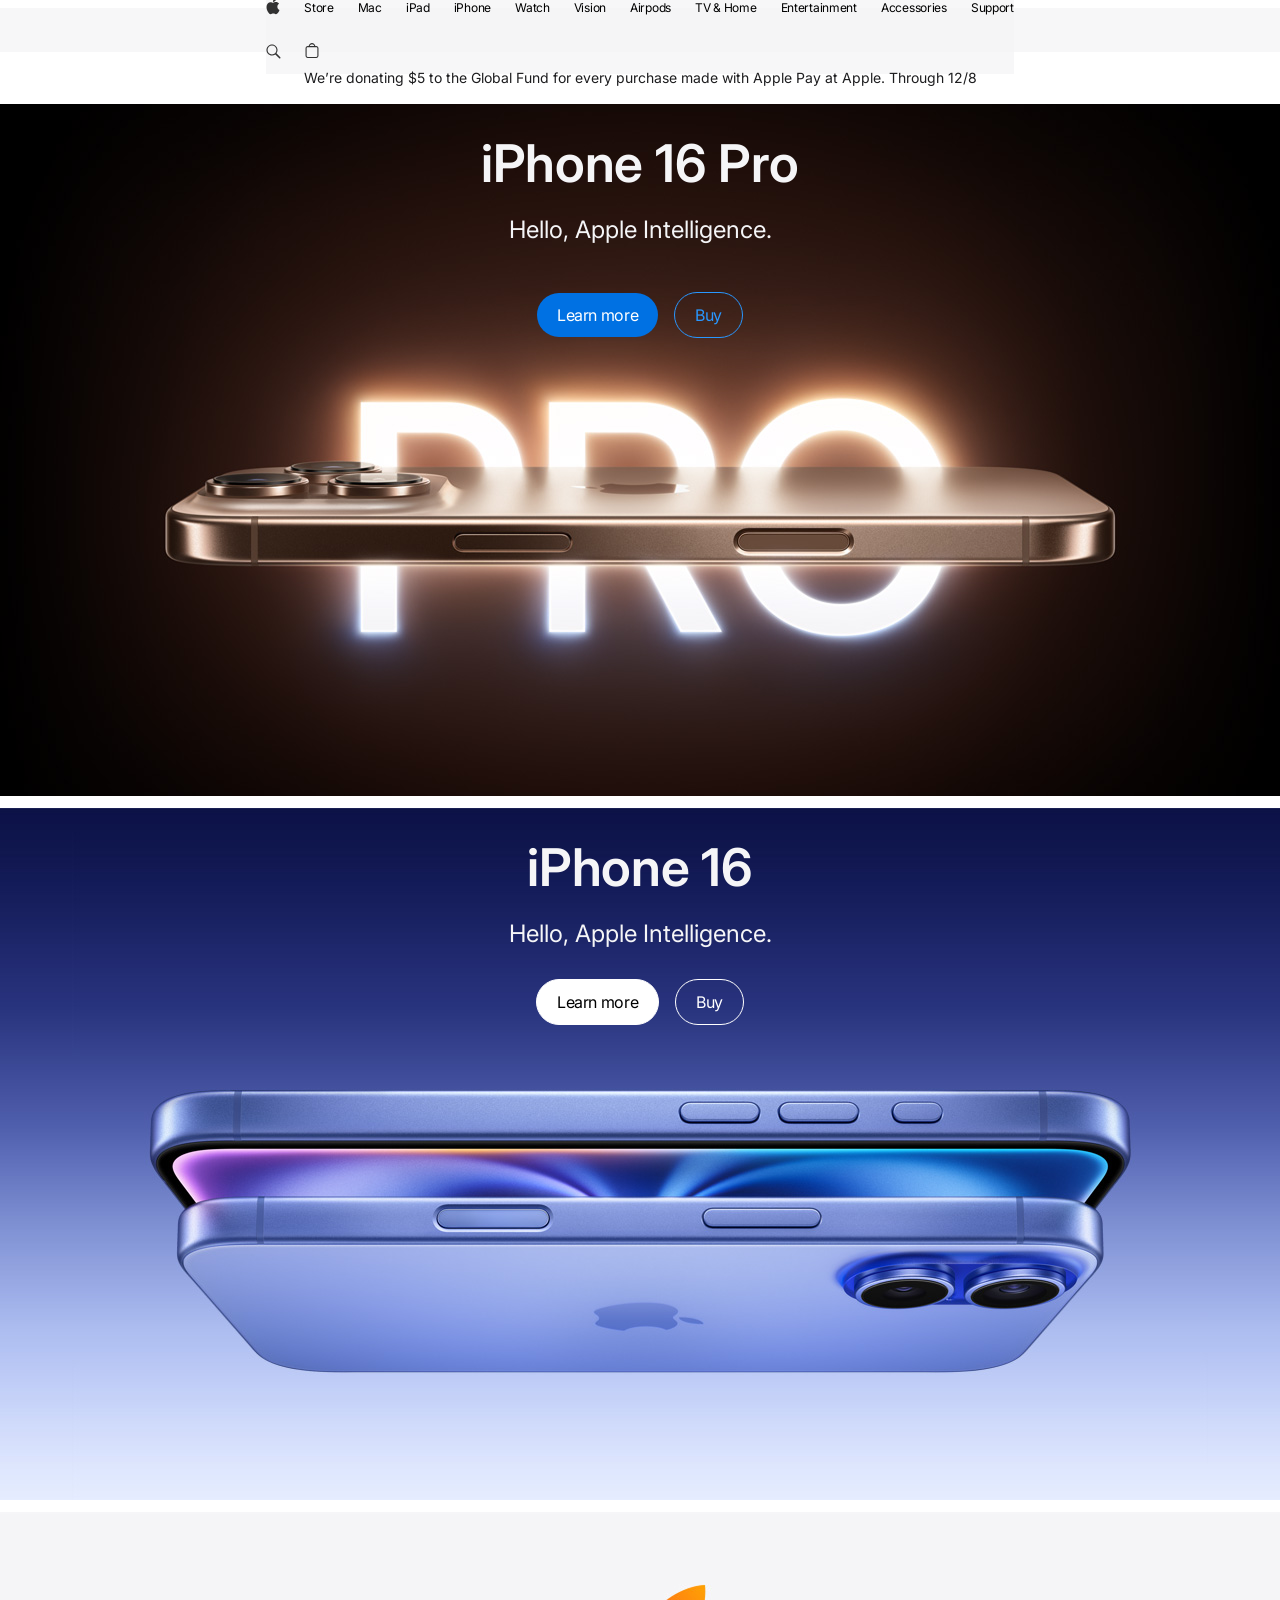
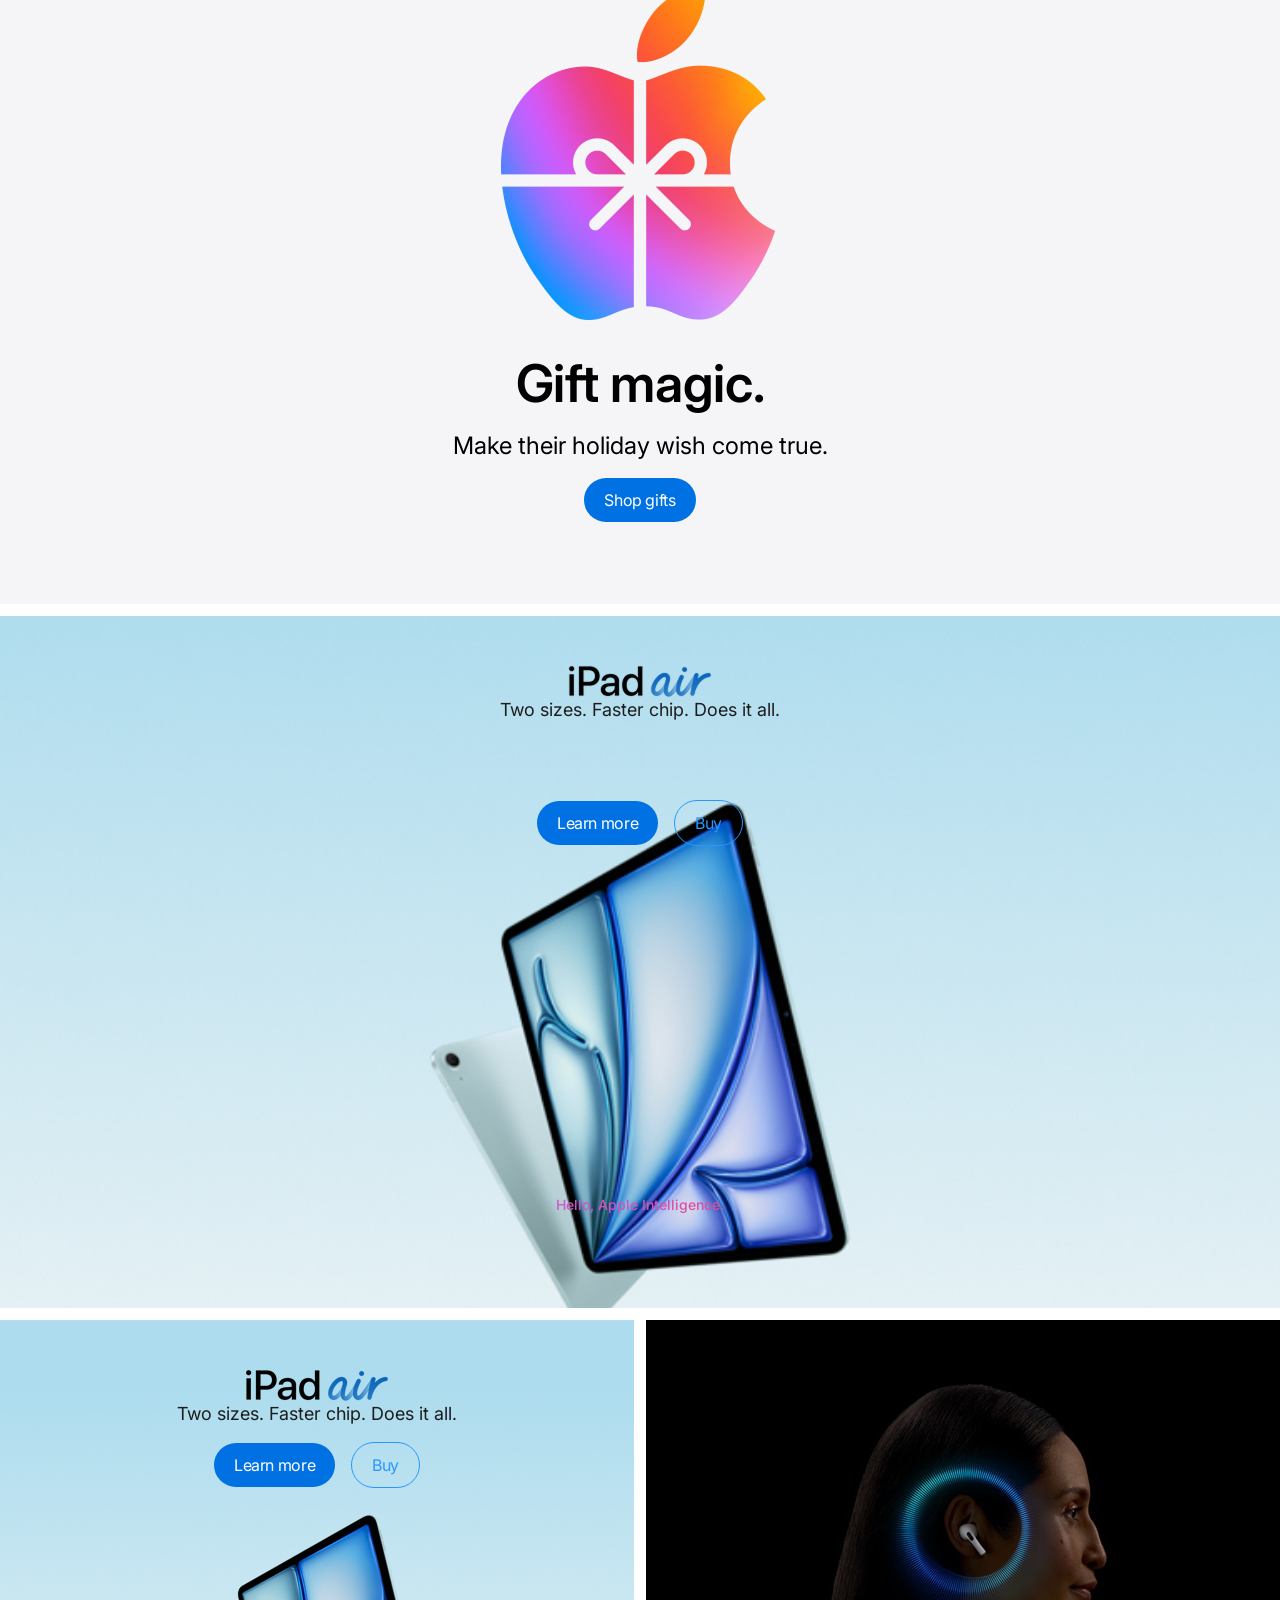
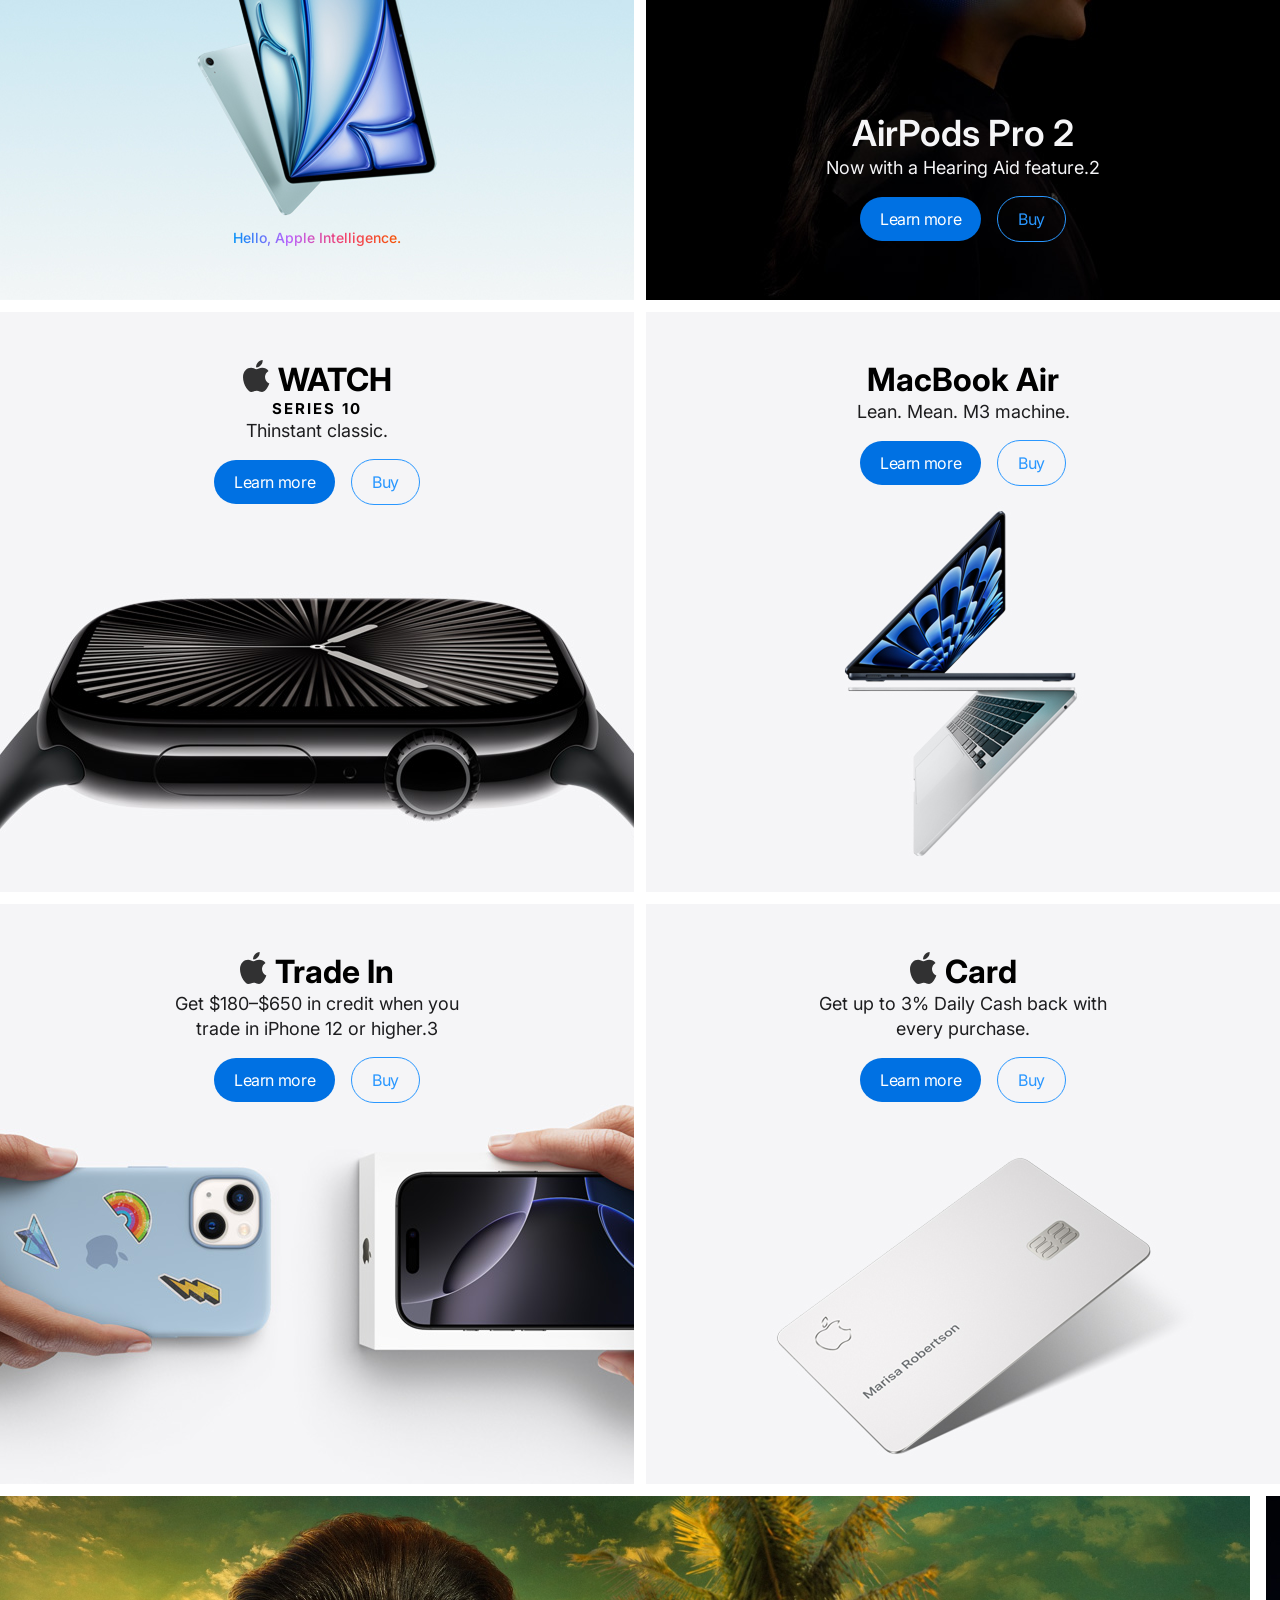
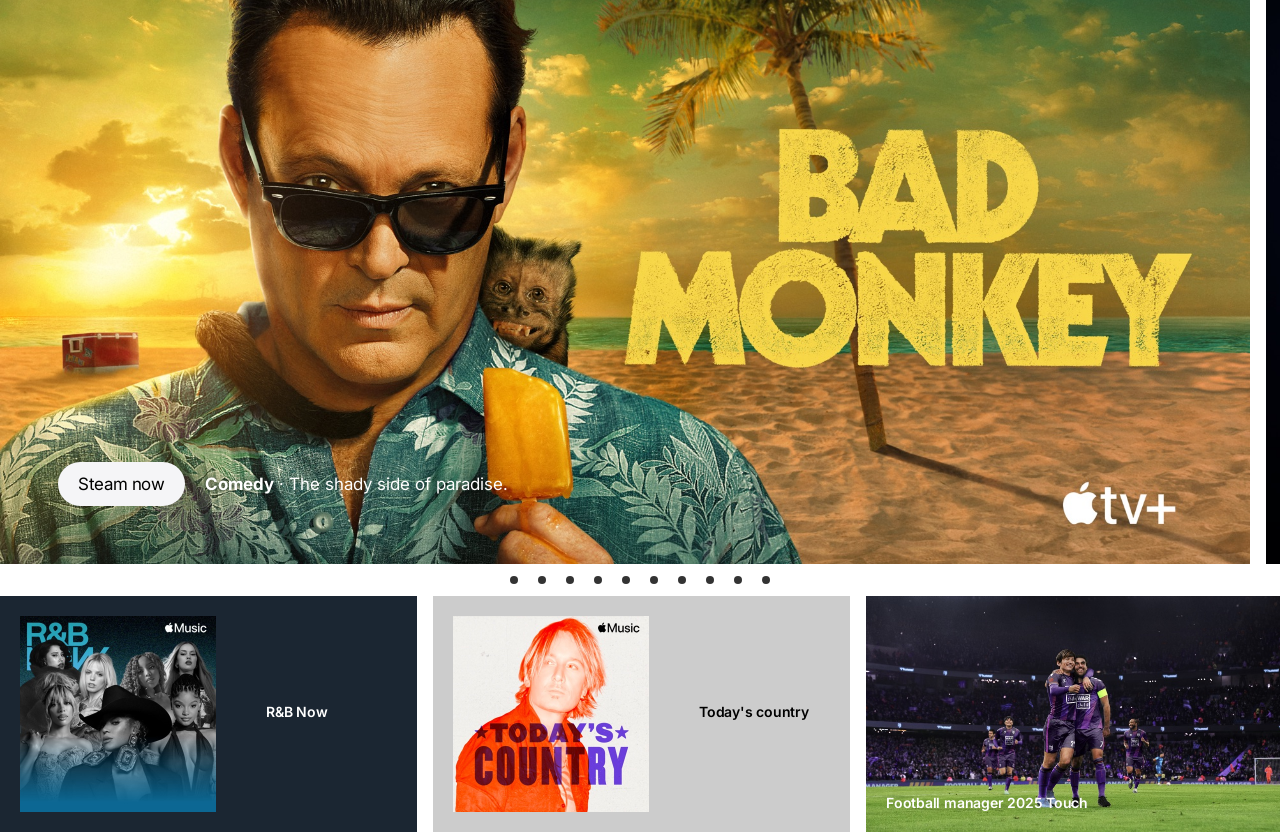
==== index.html @ 1e684a0c "23 ni oroi" ====
<!doctype html>
<html lang="en">
  <head>
    <meta charset="UTF-8" />
    <meta name="viewport" content="width=device-width, initial-scale=1.0" />
    <link rel="stylesheet" href="style.css" />
    <link rel="preconnect" href="https://fonts.googleapis.com" />
    <link rel="preconnect" href="https://fonts.gstatic.com" crossorigin />
    <link
      href="https://fonts.googleapis.com/css2?family=Bebas+Neue&family=Inter:ital,opsz,wght@0,14..32,100..900;1,14..32,100..900&family=Montserrat:ital,wght@0,100..900;1,100..900&display=swap"
      rel="stylesheet"
    />
    <link rel="stylesheet" href="tabletmobile.css" />

    <title>Document</title>
  </head>
  <body>
    <div class="web">
      <nav class="headermenu">
        <div class="logo">
          <div class="bars">
            <svg
              xmlns="http://www.w3.org/2000/svg"
              width="14"
              height="44"
              viewBox="0 0 14 44"
              fill="none"
            >
              <path
                d="M13.0729 17.6825C12.5521 18.0014 12.1206 18.4473 11.8189 18.9783C11.5173 19.5094 11.3553 20.1083 11.3481 20.719C11.3502 21.4064 11.5538 22.078 11.9339 22.6508C12.3139 23.2236 12.8535 23.6723 13.486 23.9413C13.2367 24.7459 12.8676 25.5084 12.3912 26.2031C11.7096 27.1843 10.9969 28.1654 9.91254 28.1654C8.82814 28.1654 8.54924 27.5354 7.29954 27.5354C6.08084 27.5354 5.64704 28.1861 4.65554 28.1861C3.66404 28.1861 2.97214 27.2772 2.17684 26.1618C1.12631 24.5993 0.548948 22.7668 0.514038 20.8842C0.514038 17.7858 2.52804 16.1437 4.51094 16.1437C5.56444 16.1437 6.44234 16.8356 7.10334 16.8356C7.73334 16.8356 8.71454 16.1023 9.91254 16.1023C10.5285 16.0864 11.1389 16.2223 11.69 16.4978C12.2412 16.7734 12.7161 17.1802 13.0729 17.6825ZM9.34454 14.7907C9.87264 14.1695 10.1716 13.3859 10.1914 12.5707C10.1923 12.4633 10.1819 12.356 10.1604 12.2507C9.2533 12.3393 8.41444 12.7717 7.81594 13.4591C7.28275 14.0556 6.97254 14.8183 6.93804 15.6176C6.93844 15.7148 6.94883 15.8117 6.96904 15.9068C7.04055 15.9204 7.11316 15.9273 7.18594 15.9275C7.60401 15.8943 8.01095 15.7763 8.38204 15.5809C8.75312 15.3855 9.08058 15.1166 9.34454 14.7907Z"
                fill="black"
                fill-opacity="0.8"
              />
            </svg>
            <a class="head-text" href="">Store</a>
            <a class="head-text" href="">Mac</a>
            <a class="head-text" href="">iPad</a>
            <a class="head-text" href="">iPhone</a>
            <a class="head-text" href="">Watch</a>
            <a class="head-text" href="">Vision</a>
            <a class="head-text" href="">Airpods</a>
            <a class="head-text" href="">TV & Home</a>
            <a class="head-text" href="">Entertainment</a>
            <a class="head-text" href="">Accessories</a>
            <a class="head-text" href="">Support</a>
          </div>
          <div class="headbar">
            <svg
              xmlns="http://www.w3.org/2000/svg"
              width="15"
              height="44px"
              viewBox="0 0 15 44"
              fill="none"
            >
              <path
                d="M14.298 27.202L10.428 23.332C11.129 22.403 11.55 21.251 11.55 20C11.55 16.94 9.06095 14.45 5.99995 14.45C2.93995 14.45 0.449951 16.94 0.449951 20C0.449951 23.061 2.93995 25.55 5.99995 25.55C7.25095 25.55 8.40295 25.129 9.33195 24.428L13.202 28.298C13.353 28.449 13.552 28.526 13.75 28.526C13.948 28.526 14.146 28.45 14.298 28.298C14.601 27.995 14.601 27.505 14.298 27.202ZM1.54995 20C1.54995 17.546 3.54695 15.55 5.99995 15.55C8.45395 15.55 10.45 17.547 10.45 20C10.45 22.453 8.45395 24.45 5.99995 24.45C3.54595 24.45 1.54995 22.454 1.54995 20Z"
                fill="black"
                fill-opacity="0.8"
              />
            </svg>
            <svg
              xmlns="http://www.w3.org/2000/svg"
              width="14"
              height="44px"
              viewBox="0 0 14 44"
              fill="none"
            >
              <path
                d="M11.3535 16.0283H10.333C10.2236 15.2173 9.82728 14.4723 9.21582 13.9284C8.60436 13.3845 7.81827 13.0776 7.00003 13.0635C6.18179 13.0776 5.3957 13.3845 4.78424 13.9284C4.17278 14.4723 3.77643 15.2173 3.66703 16.0283H2.64703C2.08582 16.0286 1.54769 16.2517 1.15078 16.6485C0.753865 17.0452 0.530612 17.5833 0.530029 18.1445V25.86C0.530532 26.4211 0.753634 26.9591 1.15038 27.356C1.54712 27.7528 2.08509 27.976 2.64623 27.9767H11.3532C11.9145 27.9762 12.4526 27.753 12.8495 27.3562C13.2463 26.9593 13.4695 26.4212 13.47 25.86V18.1445C13.4694 17.5834 13.2463 17.0454 12.8495 16.6486C12.4527 16.2519 11.9147 16.0288 11.3535 16.0283ZM7.00003 14.1631C7.52744 14.1745 8.03515 14.3656 8.43921 14.7048C8.84328 15.0439 9.11951 15.5108 9.22223 16.0283H4.77783C4.88055 15.5108 5.15678 15.0439 5.56085 14.7048C5.96491 14.3656 6.47262 14.1745 7.00003 14.1631ZM12.37 25.86C12.3697 26.1296 12.2626 26.388 12.072 26.5787C11.8814 26.7693 11.623 26.8767 11.3534 26.8771H2.64653C2.37697 26.8766 2.11859 26.7693 1.92804 26.5786C1.73749 26.388 1.63032 26.1295 1.63003 25.86V18.1445C1.63035 17.875 1.73755 17.6166 1.92814 17.426C2.11872 17.2354 2.37711 17.1282 2.64663 17.1279H11.3536C11.6231 17.1282 11.8815 17.2355 12.072 17.4261C12.2625 17.6166 12.3697 17.875 12.37 18.1445V25.86Z"
                fill="black"
                fill-opacity="0.8"
              />
            </svg>
            <svg
              class="menubar"
              xmlns="http://www.w3.org/2000/svg"
              width="18"
              height="44"
              viewBox="0 0 18 18"
              fill="none"
            >
              <path
                d="M2 12H16"
                stroke="black"
                stroke-width="1.2"
                stroke-linecap="round"
                stroke-linejoin="round"
              />
              <path
                d="M2 5H16"
                stroke="black"
                stroke-width="1.2"
                stroke-linecap="round"
                stroke-linejoin="round"
              />
            </svg>
          </div>
        </div>
      </nav>
      <section class="headtitle">
        We’re donating $5 to the Global Fund for every purchase made with
        Apple Pay at Apple. Through 12/8
      </section>
      <section class="background1">
        <div class="frame1">
          <h2 class="frame1-text">iPhone 16 Pro</h2>
          <h5 class="frame1-text1">Hello, Apple Intelligence.</h5>
        </div>
        <div class="buttons">
          <a style="text-decoration: none" class="learnmore" href=""
            >Learn more</a
          >
          <a style="text-decoration: none" class="buybutton" href="">Buy</a>
        </div>
      </section>
      <section class="background2">
        <div class="frame2">
          <h2 class="frame2-text">iPhone 16</h2>
          <h5 class="frame2-text1">Hello, Apple Intelligence.</h5>
        </div>
        <div class="buttons1">
          <a style="text-decoration: none" class="learnmore1" href=""
            >Learn more</a
          >
          <a style="text-decoration: none" class="buybutton1" href="">Buy</a>
        </div>
      </section>
      <section class="background3">
        <div class="frame3">
          <h2 class="frame3-text">Gift magic.</h2>
          <h5 class="frame3-text1">Make their holiday wish come true.</h5>
          <a class="shopgift" style="text-decoration: none" href=""
            >Shop gifts</a
          >
        </div>
      </section>
      <section class="backgound31">
        <div class="back31">
          <div class="back311">
            <div class="frame5">
              <img src="./tablet/paidiar.png" alt="" />
              <p class="subtitle">Two sizes. Faster chip. Does it all.</p>
            </div>
            <div class="buttons">
              <a style="text-decoration: none" class="learnmore" href=""
                >Learn more</a
              >
              <a style="text-decoration: none" class="buybutton" href="">Buy</a>
            </div>
          </div>
          <h4 class="colorword">Hello, Apple Intelligence.</h4>
        </div>
      </section>
      <section class="background4">
        <div class="boxcolor" id="iPad">
          <div class="box">
            <svg
              xmlns="http://www.w3.org/2000/svg"
              xmlns:xlink="http://www.w3.org/1999/xlink"
              width="430"
              height="33"
              viewBox="0 0 430 33"
              fill="none"
            >
              <rect width="430" height="33" fill="url(#pattern0_1687_232)" />
              <defs>
                <pattern
                  id="pattern0_1687_232"
                  patternContentUnits="objectBoundingBox"
                  width="1"
                  height="1"
                >
                  <use
                    xlink:href="#image0_1687_232"
                    transform="matrix(0.00232558 0 0 0.030303 0.332558 0)"
                  />
                </pattern>
                <image
                  id="image0_1687_232"
                  width="144"
                  height="33"
                  preserveAspectRatio="none"
                  xlink:href="[data-uri]"
                />
              </defs>
            </svg>
            <p class="subtitle">Two sizes. Faster chip. Does it all.</p>
            <div class="buttons">
              <a style="text-decoration: none" class="learnmore" href=""
                >Learn more</a
              >
              <a style="text-decoration: none" class="buybutton" href="">Buy</a>
            </div>
          </div>
          <h4 class="colorword">Hello, Apple Intelligence.</h4>
        </div>
        <!-- tableted zoriulsn heseg -->
        <div class="box" id="airpod4">
          <h3 class="airpod1">AirPods 4</h3>
          <p class="pod">
            Iconic. Now supersonic. Available with Active Noise Cancellation.2
          </p>

          <div class="buttons">
            <a style="text-decoration: none" class="learnmore" href=""
              >Learn more</a
            >
            <a style="text-decoration: none" class="buybutton" href="">Buy</a>
          </div>
        </div>
        <!-- airpod -->
        <div class="box" id="airpod">
          <h3 class="airpod1">AirPods Pro 2</h3>
          <p class="pod">Now with a Hearing Aid feature.2</p>

          <div class="buttons">
            <a style="text-decoration: none" class="learnmore" href=""
              >Learn more</a
            >
            <a style="text-decoration: none" class="buybutton" href="">Buy</a>
          </div>
        </div>
        <!-- watch -->
        <div class="box" id="watch">
          <div class="logoword">
            <svg
              xmlns="http://www.w3.org/2000/svg"
              width="27"
              height="32"
              viewBox="0 0 27 32"
              fill="none"
            >
              <path
                d="M25.5137 10.9076C24.4555 11.548 23.579 12.4433 22.9662 13.5098C22.3534 14.5762 22.0243 15.7789 22.0097 17.0053C22.0139 18.3855 22.4276 19.7343 23.1996 20.8844C23.9716 22.0346 25.068 22.9357 26.3529 23.476C25.8463 25.0917 25.0965 26.6228 24.1288 28.0179C22.7441 29.9883 21.2963 31.9584 19.0933 31.9584C16.8903 31.9584 16.3237 30.6933 13.7849 30.6933C11.3091 30.6933 10.4278 32 8.41356 32C6.3993 32 4.99369 30.1748 3.37802 27.935C1.24384 24.7972 0.0709201 21.1174 0 17.337C0 11.1151 4.09149 7.81756 8.1198 7.81756C10.26 7.81756 12.0435 9.20697 13.3863 9.20697C14.6662 9.20697 16.6595 7.73443 19.0933 7.73443C20.3446 7.70252 21.5847 7.97524 22.7043 8.5286C23.824 9.08195 24.7887 9.89895 25.5137 10.9076ZM17.9394 5.10059C19.0122 3.85308 19.6195 2.27946 19.6599 0.642594C19.6617 0.426807 19.6406 0.211429 19.5969 0C17.754 0.177946 16.0499 1.04617 14.834 2.4266C13.7508 3.6244 13.1206 5.156 13.0505 6.7611C13.0513 6.9563 13.0724 7.1509 13.1135 7.34184C13.2588 7.36899 13.4063 7.3829 13.5541 7.38341C14.4035 7.31661 15.2302 7.07979 15.984 6.68736C16.7379 6.29492 17.4031 5.75506 17.9394 5.10059Z"
                fill="black"
                fill-opacity="0.8"
              />
            </svg>
            <h2>WATCH</h2>
          </div>
          <h3 class="series">SERIES 10</h3>
          <p class="subtitle">Thinstant classic.</p>
          <div class="buttons">
            <a style="text-decoration: none" class="learnmore" href=""
              >Learn more</a
            >
            <a style="text-decoration: none" class="buybutton" href="">Buy</a>
          </div>
        </div>
        <!-- macbook air -->
        <div class="box" id="macbookair">
          <h2>MacBook Air</h2>
          <p class="subtitle">Lean. Mean. M3 machine.</p>
          <div class="buttons">
            <a style="text-decoration: none" class="learnmore" href=""
              >Learn more</a
            >
            <a style="text-decoration: none" class="buybutton" href="">Buy</a>
          </div>
        </div>
        <!-- trade in -->
        <div class="box" id="tradein">
          <div class="logoword">
            <svg
              xmlns="http://www.w3.org/2000/svg"
              width="27"
              height="32"
              viewBox="0 0 27 32"
              fill="none"
            >
              <path
                d="M25.5137 10.9076C24.4555 11.548 23.579 12.4433 22.9662 13.5098C22.3534 14.5762 22.0243 15.7789 22.0097 17.0053C22.0139 18.3855 22.4276 19.7343 23.1996 20.8844C23.9716 22.0346 25.068 22.9357 26.3529 23.476C25.8463 25.0917 25.0965 26.6228 24.1288 28.0179C22.7441 29.9883 21.2963 31.9584 19.0933 31.9584C16.8903 31.9584 16.3237 30.6933 13.7849 30.6933C11.3091 30.6933 10.4278 32 8.41356 32C6.3993 32 4.99369 30.1748 3.37802 27.935C1.24384 24.7972 0.0709201 21.1174 0 17.337C0 11.1151 4.09149 7.81756 8.1198 7.81756C10.26 7.81756 12.0435 9.20697 13.3863 9.20697C14.6662 9.20697 16.6595 7.73443 19.0933 7.73443C20.3446 7.70252 21.5847 7.97524 22.7043 8.5286C23.824 9.08195 24.7887 9.89895 25.5137 10.9076ZM17.9394 5.10059C19.0122 3.85308 19.6195 2.27946 19.6599 0.642594C19.6617 0.426807 19.6406 0.211429 19.5969 0C17.754 0.177946 16.0499 1.04617 14.834 2.4266C13.7508 3.6244 13.1206 5.156 13.0505 6.7611C13.0513 6.9563 13.0724 7.1509 13.1135 7.34184C13.2588 7.36899 13.4063 7.3829 13.5541 7.38341C14.4035 7.31661 15.2302 7.07979 15.984 6.68736C16.7379 6.29492 17.4031 5.75506 17.9394 5.10059Z"
                fill="black"
                fill-opacity="0.8"
              />
            </svg>
            <h2>Trade In</h2>
          </div>
          <p class="subtitle">
            Get $180–$650 in credit when you trade in iPhone 12 or higher.3
          </p>
          <div class="buttons">
            <a style="text-decoration: none" class="learnmore" href=""
              >Learn more</a
            >
            <a style="text-decoration: none" class="buybutton" href="">Buy</a>
          </div>
        </div>
        <!-- card -->
        <div class="box" id="card">
          <div class="logoword">
            <svg
              xmlns="http://www.w3.org/2000/svg"
              width="27"
              height="32"
              viewBox="0 0 27 32"
              fill="none"
            >
              <path
                d="M25.5137 10.9076C24.4555 11.548 23.579 12.4433 22.9662 13.5098C22.3534 14.5762 22.0243 15.7789 22.0097 17.0053C22.0139 18.3855 22.4276 19.7343 23.1996 20.8844C23.9716 22.0346 25.068 22.9357 26.3529 23.476C25.8463 25.0917 25.0965 26.6228 24.1288 28.0179C22.7441 29.9883 21.2963 31.9584 19.0933 31.9584C16.8903 31.9584 16.3237 30.6933 13.7849 30.6933C11.3091 30.6933 10.4278 32 8.41356 32C6.3993 32 4.99369 30.1748 3.37802 27.935C1.24384 24.7972 0.0709201 21.1174 0 17.337C0 11.1151 4.09149 7.81756 8.1198 7.81756C10.26 7.81756 12.0435 9.20697 13.3863 9.20697C14.6662 9.20697 16.6595 7.73443 19.0933 7.73443C20.3446 7.70252 21.5847 7.97524 22.7043 8.5286C23.824 9.08195 24.7887 9.89895 25.5137 10.9076ZM17.9394 5.10059C19.0122 3.85308 19.6195 2.27946 19.6599 0.642594C19.6617 0.426807 19.6406 0.211429 19.5969 0C17.754 0.177946 16.0499 1.04617 14.834 2.4266C13.7508 3.6244 13.1206 5.156 13.0505 6.7611C13.0513 6.9563 13.0724 7.1509 13.1135 7.34184C13.2588 7.36899 13.4063 7.3829 13.5541 7.38341C14.4035 7.31661 15.2302 7.07979 15.984 6.68736C16.7379 6.29492 17.4031 5.75506 17.9394 5.10059Z"
                fill="black"
                fill-opacity="0.8"
              />
            </svg>
            <h2>Card</h2>
          </div>
          <p class="subtitle">
            Get up to 3% Daily Cash back with every purchase.
          </p>
          <div class="buttons">
            <a style="text-decoration: none" class="learnmore" href=""
              >Learn more</a
            >
            <a style="text-decoration: none" class="buybutton" href="">Buy</a>
          </div>
        </div>
        <!-- tablet d zoriulsn -->
        <!-- <div class="box" id="airpod4">
          <h3 class="airpod1">AirPods 4</h3>
          <p class="pod">
            Iconic. Now supersonic. Available with Active Noise Cancellation.2
          </p>

          <div class="buttons">
            <a style="text-decoration: none" class="learnmore" href=""
              >Learn more</a
            >
            <a style="text-decoration: none" class="buybutton" href="">Buy</a>
          </div>
        </div> -->
      </section>

      <section class="scroll">
        <div class="scrollframe" id="item1">
          <div class="scroll-item">
            <h4 class="steam">Steam now</h4>
            <p class="scroll-text">
              <span>Comedy</span> · The shady side of paradise.
            </p>
          </div>
        </div>
        <div class="scrollframe" id="item2">
          <div class="scroll-item">
            <h4 class="steam">Steam now</h4>
            <p class="scroll-text">Live MLB games, every Friday.</p>
          </div>
        </div>
        <div class="scrollframe" id="item3">
          <div class="scroll-item">
            <h4 class="steam">Steam now</h4>
            <p class="scroll-text"><span>Action</span> · Worst. Heist. Ever.</p>
          </div>
        </div>
        <div class="scrollframe" id="item4">
          <div class="scroll-item">
            <h4 class="steam">Steam now</h4>
            <p class="scroll-text">
              <span>Documentary</span> · All that glitters isn't gold.
            </p>
          </div>
        </div>
        <div class="scrollframe" id="item5">
          <div class="scroll-item">
            <h4 class="steam">Steam now</h4>
            <p class="scroll-text">
              <span>Thriller</span> · Natalie Portman and Moses Ingram star in a
              visionary noir thriller.
            </p>
          </div>
        </div>
        <div class="scrollframe" id="item6">
          <div class="scroll-item">
            <h4 class="steam">Steam now</h4>
            <p class="scroll-text">
              <span>Drama</span> · 16 Emmy® Nominations Including Best Drama
            </p>
          </div>
        </div>
        <div class="scrollframe" id="item7">
          <div class="scroll-item">
            <h4 class="steam">Steam now</h4>
            <p class="scroll-text">
              <span>Drama</span> · Experience Ridley Scott's extended epic.
            </p>
          </div>
        </div>
        <div class="scrollframe" id="item8">
          <div class="scroll-item">
            <h4 class="steam">Steam now</h4>
            <p class="scroll-text"><span>Drama</span> · New season.</p>
          </div>
        </div>
        <div class="scrollframe" id="item9">
          <div class="scroll-item">
            <h4 class="steam">Steam now</h4>
            <p class="scroll-text"><span>Crime</span> · Presume nothing.</p>
          </div>
        </div>
        <div class="scrollframe" id="item10">
          <div class="scroll-item">
            <h4 class="steam">Steam now</h4>
            <p class="scroll-text">
              <span> Watch Messi,</span> every club, and every match--live.
            </p>
          </div>
        </div>
      </section>
      <section class="tablist">
        <a class="item-dot" href="#item1"></a>
        <a class="item-dot" href="#item2"></a>
        <a class="item-dot" href="#item3"></a>
        <a class="item-dot" href="#item4"></a>
        <a class="item-dot" href="#item5"></a>
        <a class="item-dot" href="#item6"></a>
        <a class="item-dot" href="#item7"></a>
        <a class="item-dot" href="#item8"></a>
        <a class="item-dot" href="#item9"></a>
        <a class="item-dot" href="#item10"></a>
      </section>
      <footer class="footer">
        <div class="half">
          <div class="linka" id="link11">
            <img src="images/slide/1.jpg" width="196px" height="196px" alt="" />
            <div class="rb">
              <h4 class="rb-text">R&B Now</h4>
            </div>
            <div class="listen-button">
              <div class="listen">Listen Now</div>
            </div>
          </div>
          <div class="linka" id="link12">
            <img src="images/slide/2.jpg" width="196px" height="196px" alt="" />
            <div class="rb">
              <h4 class="rb-text" style="color: black">Today's country</h4>
            </div>
            <div class="listen-button">
              <div class="listen">Listen Now</div>
            </div>
          </div>
          <div class="linka" id="link13">
            <h4 class="link-text">Football manager 2025 Touch</h4>
            <div class="listen-button">
              <div class="listen">Listen Now</div>
            </div>
          </div>
          <div class="linka" id="link14">
            <h4 class="link-text">6 Weeks to Restart Your Fitness</h4>
            <div class="listen-button">
              <div class="listen">Listen Now</div>
            </div>
          </div>
          <div class="linka" id="link15">
            <h4 class="link-text">NBA 2k25 Arcade Edition</h4>
            <div class="listen-button">
              <div class="listen">Listen Now</div>
            </div>
          </div>
          <div class="linka" id="link16">
            <h4 class="link-text">Strength with Kyle</h4>
            <div class="listen-button">
              <div class="listen">Listen Now</div>
            </div>
          </div>
          <div class="linka" id="link17">
            <h4 class="link-text">Run your first 5K</h4>
            <div class="listen-button">
              <div class="listen">Listen Now</div>
            </div>
          </div>
          <div class="linka" id="link18">
            <img src="images/slide/8.jpg" width="196px" height="196px" alt="" />
            <div class="rb">
              <h4 class="rb-text">Today's Indie Rock</h4>
              <div class="listen-button">
                <div class="listen">Listen Now</div>
              </div>
            </div>
          </div>
          <div class="linka" id="link19">
            <h4 class="link-text">Hello Kitty Island Adventure</h4>
            <div class="listen-button">
              <div class="listen">Listen Now</div>
            </div>
          </div>
          <div class="linka" id="link20">
            <img src="images/slide/8.jpg" width="196px" height="196px" alt="" />
            <div class="rb">
              <h4 class="rb-text" style="color: black">Strength with Kyle</h4>
              <div class="listen-button">
                <div class="listen">Listen Now</div>
              </div>
            </div>
          </div>
          <div class="linka" id="link11">
            <img src="images/slide/1.jpg" width="196px" height="196px" alt="" />
            <div class="rb">
              <h4 class="rb-text">R&B Now</h4>
            </div>
            <div class="listen-button">
              <div class="listen">Listen Now</div>
            </div>
          </div>
          <div class="linka" id="link12">
            <img src="images/slide/2.jpg" width="196px" height="196px" alt="" />
            <div class="rb">
              <h4 class="rb-text" style="color: black">Today's country</h4>
            </div>
            <div class="listen-button">
              <div class="listen">Listen Now</div>
            </div>
          </div>
          <div class="linka" id="link13">
            <h4 class="link-text">Football manager 2025 Touch</h4>
            <div class="listen-button">
              <div class="listen">Listen Now</div>
            </div>
          </div>
          <div class="linka" id="link14">
            <h4 class="link-text">6 Weeks to Restart Your Fitness</h4>
            <div class="listen-button">
              <div class="listen">Listen Now</div>
            </div>
          </div>
          <div class="linka" id="link15">
            <h4 class="link-text">NBA 2k25 Arcade Edition</h4>
            <div class="listen-button">
              <div class="listen">Listen Now</div>
            </div>
          </div>
          <div class="linka" id="link16">
            <h4 class="link-text">Strength with Kyle</h4>
            <div class="listen-button">
              <div class="listen">Listen Now</div>
            </div>
          </div>
          <div class="linka" id="link17">
            <h4 class="link-text">Run your first 5K</h4>
            <div class="listen-button">
              <div class="listen">Listen Now</div>
            </div>
          </div>
          <div class="linka" id="link18">
            <img src="images/slide/8.jpg" width="196px" height="196px" alt="" />
            <div class="rb">
              <h4 class="rb-text">Today's Indie Rock</h4>
              <div class="listen-button">
                <div class="listen">Listen Now</div>
              </div>
            </div>
          </div>
          <div class="linka" id="link19">
            <h4 class="link-text">Hello Kitty Island Adventure</h4>
            <div class="listen-button">
              <div class="listen">Listen Now</div>
            </div>
          </div>
          <div class="linka" id="link20">
            <img
              src="images/slide/10.jpg"
              width="196px"
              height="196px"
              alt=""
            />
            <div class="rb">
              <h4 class="rb-text" style="color: black">Strength with Kyle</h4>
              <div class="listen-button">
                <div class="listen">Listen Now</div>
              </div>
            </div>
          </div>
        </div>
      </footer>
    </div>
  </body>
</html>
---- style.css ----
* {
  padding: 0;
  box-sizing: border-box;
  margin: 0;
}

.web {
  width: 100%;
  background: #fff;
}
a :-webkit-any-link {
  color: -webkit-link;
  cursor: pointer;
  text-decoration: none;
  color: black;
}
.headermenu {
  display: flex;
  width: 100%;
  height: 44px;
  justify-content: center;
  align-items: center;
  gap: 24px;
  background: rgba(245, 245, 247, 0.8);
  margin-top: 8px;
}
.bars {
  display: flex;
  width: 100%;
  height: 44px;
  justify-content: center;
  align-items: center;
  gap: 24px;
  background: rgba(245, 245, 247, 0.8);
}
.headbar {
  display: flex;
  gap: 24px;
  background: rgba(245, 245, 247, 0.8);
}
.head-text {
  color: #000;
  text-align: center;
  font-family: Inter;
  font-size: 12px;
  font-style: normal;
  font-weight: 400;
  line-height: 60px; /* 500% */
  letter-spacing: -0.28px;
  text-decoration: none;
  display: block;
}
.headtitle {
  display: flex;
  padding: 16px 0;
  justify-content: center;
  align-items: center;
  gap: 4px;
  color: #1d1d1f;
  text-align: center;
  font-family: Inter;
  font-size: 14px;
  font-style: normal;
  font-weight: 400;
  line-height: 20px; /* 142.857% */
}
.background1 {
  background-image: url("./images/Figure.png");
  background-position: center;
  background-repeat: no-repeat;
  background-size: cover;
  width: 100%;
  height: 692px;
  margin-bottom: 12px;
}
.back31 {
  background-image: url("./tablet/back3.png");
  background-position: center;
  background-repeat: no-repeat;
  background-size: cover;
  width: 100%;
  height: 692px;
  margin-bottom: 12px;
}

.frame1 {
  display: flex;
  height: 172px;
  flex-direction: column;
  align-items: center;
  justify-content: center;
  gap: 20px;
}
.frame1-text {
  color: #f5f5f7;
  text-align: center;
  font-family: Inter;
  font-size: 52px;
  font-style: normal;
  font-weight: 600;
  line-height: 60px; /* 115.385% */
  letter-spacing: -0.28px;
  display: flex;
  height: 60px;
  flex-direction: column;
  justify-content: center;
  align-self: stretch;
}
.frame1-text1 {
  color: #f5f5f7;
  text-align: center;
  font-family: Inter;
  font-size: 24px;
  font-style: normal;
  font-weight: 400;
  line-height: 32px; /* 133.333% */
  display: flex;
  height: 32px;
  flex-direction: column;
  justify-content: center;
  align-self: stretch;
}
.buttons {
  display: flex;
  align-items: center;
  justify-content: center;
  gap: 16px;
  margin-top: 16px;
}
.learnmore {
  display: flex;
  padding: 12px 20px;
  justify-content: center;
  align-items: center;
  gap: 10px;
  border-radius: 999px;
  background: #0071e3;

  color: #fff;
  text-align: center;
  font-family: Inter;
  font-size: 16px;
  font-style: normal;
  font-weight: 400;
  line-height: 20px; /* 125% */
  letter-spacing: -0.374px;
}
.buybutton {
  display: flex;
  padding: 12px 20px;
  justify-content: center;
  align-items: center;
  gap: 10px;
  border-radius: 999px;
  border: 1px solid #2997ff;

  color: #2997ff;
  text-align: center;
  font-family: Inter;
  font-size: 16px;
  font-style: normal;
  font-weight: 400;
  line-height: 20px; /* 125% */
  letter-spacing: -0.374px;
}
.background2 {
  background-image: url("./images/Figureblue.png");
  background-position: center;
  background-repeat: no-repeat;
  background-size: cover;
  width: 100%;
  height: 692px;
  margin-bottom: 12px;
}
.frame2 {
  display: flex;
  height: 172px;
  flex-direction: column;
  align-items: center;
  justify-content: center;
  gap: 20px;
}
.frame2-text {
  color: #f5f5f7;
  text-align: center;
  font-family: Inter;
  font-size: 52px;
  font-style: normal;
  font-weight: 600;
  line-height: 60px; /* 115.385% */
  letter-spacing: -0.28px;
  display: flex;
  height: 60px;
  flex-direction: column;
  justify-content: center;
  align-self: stretch;
}
.frame2-text1 {
  color: #f5f5f7;
  text-align: center;
  font-family: Inter;
  font-size: 24px;
  font-style: normal;
  font-weight: 400;
  line-height: 32px; /* 133.333% */
  display: flex;
  height: 32px;
  flex-direction: column;
  justify-content: center;
  align-self: stretch;
}
.buttons1 {
  display: flex;
  align-items: center;
  justify-content: center;
  gap: 16px;
  height: 44px;
}
.learnmore1 {
  display: flex;
  padding: 12px 20px;
  justify-content: center;
  align-items: center;
  gap: 10px;
  border-radius: 999px;
  border: 1px solid #fff;
  background: #fff;

  color: #000;
  text-align: center;
  font-family: Inter;
  font-size: 16px;
  font-style: normal;
  font-weight: 400;
  line-height: 20px; /* 125% */
  letter-spacing: -0.374px;
}
.buybutton1 {
  display: flex;
  padding: 12px 20px;
  justify-content: center;
  align-items: center;
  gap: 10px;
  border-radius: 999px;
  border: 1px solid #fff;

  color: #fff;
  text-align: center;
  font-family: Inter;
  font-size: 16px;
  font-style: normal;
  font-weight: 400;
  line-height: 20px; /* 125% */
  letter-spacing: -0.374px;
}
.background3 {
  background-image: url("images/Figureapple.png");
  background-position: center;
  background-repeat: no-repeat;
  background-size: cover;
  width: 100%;
  height: 692px;
  display: flex;
  align-items: center;
  flex-direction: column;
  justify-content: flex-end;
  padding-bottom: 82px;
  margin-bottom: 12px;
}
.frame3 {
  display: flex;
  flex-direction: column;
  align-items: center;
  gap: 16px;
}
.frame3-text {
  display: flex;
  height: 60px;
  flex-direction: column;
  justify-content: center;
  align-self: stretch;

  color: #000;
  text-align: center;
  font-family: Inter;
  font-size: 52px;
  font-style: normal;
  font-weight: 600;
  line-height: 60px; /* 115.385% */
  letter-spacing: -0.28px;
}

.frame3-text1 {
  display: flex;
  height: 32px;
  flex-direction: column;
  justify-content: center;
  align-self: stretch;

  color: #000;
  text-align: center;
  font-family: Inter;
  font-size: 24px;
  font-style: normal;
  font-weight: 400;
  line-height: 32px; /* 133.333% */
}
.shopgift {
  display: flex;
  padding: 12px 20px;
  justify-content: center;
  align-items: center;
  gap: 10px;
  border-radius: 999px;
  background: #0071e3;

  color: #fff;
  text-align: center;
  font-family: Inter;
  font-size: 16px;
  font-style: normal;
  font-weight: 400;
  line-height: 20px; /* 125% */
  letter-spacing: -0.374px;
}

/* 4 r heseg ehlej bn */

.background4 {
  gap: 12px;
  display: grid;
  margin-bottom: 12px;
  grid-auto-rows: 580px;
  grid-template-columns: repeat(2, 1fr);
  background-size: cover;
}
.frame5 {
  display: flex;
  text-align: center;
  align-items: center;
  padding-block: 53px;
  flex-direction: column;
  padding-block: 48px 58px;
}

.back311 {
  width: 100%;
  height: 580px;
  display: flex;
  flex-direction: column;
  align-items: center;
  gap: 4px;
}

.box {
  display: flex;
  text-align: center;
  align-items: center;
  padding-block: 53px;
  flex-direction: column;
  padding-block: 48px 58px;
}
.boxcolor {
  width: 100%;
  height: 580px;
  display: flex;
  flex-direction: column;
  align-items: center;
  gap: 4px;
  justify-content: space-between;
}

#iPad {
  background-image: url("images/bluepad.png");
  background-position: center;
  background-repeat: no-repeat;
  background-size: cover;
}
.colorword {
  text-align: center;
  font-family: Inter;
  font-size: 14px;
  font-style: normal;
  font-weight: 500;
  line-height: 18px; /* 128.571% */

  background: linear-gradient(
    90deg,
    #0090f7 0%,
    #ba62fc 33.33%,
    #f2416b 66.67%,
    #f55600 100%
  );
  background-clip: text;
  -webkit-background-clip: text;
  -webkit-text-fill-color: transparent;
  padding-bottom: 53px;
}
#airpod {
  background-image: url("images/Figurehead.png");
  display: flex;
  justify-content: flex-end;
  background-position: center;
  background-repeat: no-repeat;
  background-size: cover;
}
#airpod4 {
  background-image: url("./tablet/headphone.png");
  display: flex;
  justify-content: flex-end;
  background-position: center;
  background-repeat: no-repeat;
  background-size: cover;
}
.airpod1 {
  color: #f5f5f7;
  text-align: center;
  font-family: Inter;
  font-size: 36px;
  font-style: normal;
  font-weight: 600;
  line-height: 44px; /* 122.222% */
}
.pod {
  color: #f5f5f7;
  text-align: center;
  font-family: Inter;
  font-size: 18px;
  font-style: normal;
  font-weight: 400;
  line-height: 25px; /* 138.889% */
}
#watch {
  background-image: url("images/watch.png");
  background-position: center;
  background-repeat: no-repeat;
  background-size: cover;
}
.logoword {
  display: flex;
  flex-direction: row;
  gap: 8px;
}
h2 {
  color: #000;
  text-align: center;
  font-family: Inter;
  font-size: 32px;
  font-style: normal;
  font-weight: 700;
  line-height: normal;
}
.series {
  color: #000;
  text-align: center;
  font-family: Inter;
  font-size: 15px;
  font-style: normal;
  font-weight: 700;
  line-height: normal;
  letter-spacing: 2px;
}
.subtitle {
  color: #1d1d1f;
  text-align: center;
  font-family: Inter;
  font-size: 18px;
  font-style: normal;
  font-weight: 400;
  line-height: 25px; /* 138.889% */
  width: 322px;
}
#macbookair {
  background-image: url("images/mac.png");
  background-position: center;
  background-repeat: no-repeat;
  background-size: cover;
}
#tradein {
  background-image: url("images/phone.png");
  background-position: center;
  background-repeat: no-repeat;
  background-size: cover;
}
#card {
  background-image: url("images/card.png");
  background-position: center;
  background-repeat: no-repeat;
  background-size: cover;
}

/* scroll bar */

.scroll {
  height: 668px;
  display: flex;
  overflow: scroll;
  gap: 16px;
  margin-top: 12px;
  margin-bottom: 12px;
  scrollbar-width: none;
}
.scrollframe {
  display: flex;
  align-items: flex-end;
  background-size: cover;
}
.scroll-item {
  min-width: 1250px;
  display: flex;
  align-items: center;
  padding: 58px;
  gap: 20px;
}
.steam {
  display: inline-flex;
  padding: 12px 20px;
  justify-content: center;
  align-items: center;
  gap: 10px;
  border-radius: 999px;
  background: #f5f5f7;

  color: #000;
  font-family: Inter;
  font-size: 17px;
  font-style: normal;
  font-weight: 400;
  line-height: 20px; /* 117.647% */
  letter-spacing: -0.374px;
}
.scroll-text {
  opacity: 0.999;
  color: #fff;
  font-family: Inter;
  font-size: 17px;
  font-style: normal;
  font-weight: 400;
  line-height: 20px;
}
.scroll-text span {
  color: #fff;
  text-shadow: 0 0 5px rgba(0, 0, 0, 0.6);
  font-family: Inter;
  font-size: 17px;
  font-style: normal;
  font-weight: 700;
  line-height: 20px; /* 117.647% */
}
#item1 {
  background-image: url("./images/bad-monkey.jpg");
}
#item2 {
  background-image: url("./images/baseball.jpg");
}
#item3 {
  background-image: url("./images/instigators.jpg");
}
#item4 {
  background-image: url("./images/k-pop-idols.jpg");
}
#item5 {
  background-image: url("./images/lady-in-the-lake.jpg");
}
#item6 {
  background-image: url("./images/morning-show.jpg");
}
#item7 {
  background-image: url("./images/napoleon.jpg");
}
#item8 {
  background-image: url("./images/pachinko.jpg");
}
#item9 {
  background-image: url("./images/pressumed-innocent.jpg");
}
#item10 {
  background-image: url("./images/season-pass.jpg");
}
.tablist {
  width: 100%;
  height: 8px;
  display: flex;
  flex-direction: row;
  justify-content: center;
  gap: 20px;
  margin-bottom: 12px;
  scroll-behavior: smooth;
}

.item-dot {
  display: block;
  width: 8px;
  height: 8px;
  border-radius: 4px;
  background: rgba(0, 0, 0, 0.8);
}
.item-dot:hover {
  border: 4px solid #f2416b;
}

.footer {
  width: 100%;
  height: 236px;
  overflow: hidden;
}
.half {
  display: inline-flex;
  height: 236px;
  align-items: flex-start;
  gap: 16px;

  animation-name: slider;
  animation-duration: 3s;
  animation-iteration-count: infinite;
  animation: slider 30s linear infinite;
}
@keyframes slider {
  from {
    transform: translate(0vw);
  }
  to {
    transform: translate(-50%);
  }
}

.linka {
  scroll-snap-align: center;
  position: relative;
  min-width: 417px;
  height: 236px;
  display: flex;
  align-items: end;
  padding: 20px;
}
.half:hover .linka {
  filter: brightness(100%);
}
.footer:hover .half .linka {
  filter: grayscale(1);
}

.footer .half .linka:hover {
  filter: grayscale(0);
}

.linka:hover .listen-button {
  opacity: 1;
}
.half:hover {
  animation-play-state: paused;
}
.listen-button {
  position: absolute;
  top: 98px;
  left: 160px;
  opacity: 0;
}
.listen {
  padding: 7px 15px;
  border-radius: 999px;
  background-color: white;

  font-family: "Inter";
  font-style: italic;
  font-weight: 100 900;
  font-display: swap;
}

.link-text {
  color: #fff;
  font-family: Inter;
  font-size: 14px;
  font-style: normal;
  font-weight: 600;
  line-height: 18px; /* 128.571% */
  letter-spacing: -0.224px;
}
.rb {
  display: flex;
  align-items: center;
  height: 200px;
  margin-left: 50px;
}
.rb-text {
  color: #fff;
  font-family: Inter;
  font-size: 14px;
  font-style: normal;
  font-weight: 600;
  line-height: 18px; /* 128.571% */
  letter-spacing: -0.224px;
}

#link11 {
  background: #1b2632;
}
#link12 {
  background-color: rgba(0, 0, 0, 0.2);
}
#link13 {
  background-image: url("./images/slide/3.jpg");
  background-size: cover;
}
#link14 {
  background-image: url("./images/slide/4.jpg");
  background-size: cover;
}
#link15 {
  background-image: url("./images/slide/5.jpg");
  background-size: cover;
}
#link16 {
  background-image: url("./images/slide/6.jpg");
  background-size: cover;
}
#link17 {
  background-image: url("./images/slide/7.jpg");
  background-size: cover;
}
#link18 {
  background-color: rgb(64, 13, 14);
}
#link19 {
  background-image: url(./images/slide/9.jpg);
  background-size: cover;
}
#link20 {
  background-color: rgb(38, 38, 38);
}
---- tabletmobile.css ----
.menubar {
  display: none;
}
.background31 {
  display: none;
}
#airpod4 {
  display: none;
}
@media (max-width: 1000px) {
  .background3 {
    display: none;
  }
  .background31 {
    display: block;
  }

  .menubar {
    display: block;
  }
  .head-text {
    display: none;
  }
  /* .headermenu {
    justify-content: space-between;
  } */
  .logo {
    justify-content: space-between;
  }
  .background1 {
    background-image: url("tablet/background1tablet.png");
  }
  .logo {
    display: flex;
    justify-content: center;
    align-items: center;
    gap: 24px;
  }
  .frame1-text {
    font-size: 42px;
  }
  .frame1-text1 {
    font-size: 22px;
  }
  .frame2-text {
    font-size: 42px;
  }
  .frame2-text1 {
    font-size: 22px;
  }
  .background2 {
    background-image: url("tablet/back2.png");
  }
  .background3 {
    background-image: url("tablet/back3.png");
  }
  .background4 {
  }
  #iPad {
    display: none;
  }

  #airpod4 {
    display: block;
  }
}
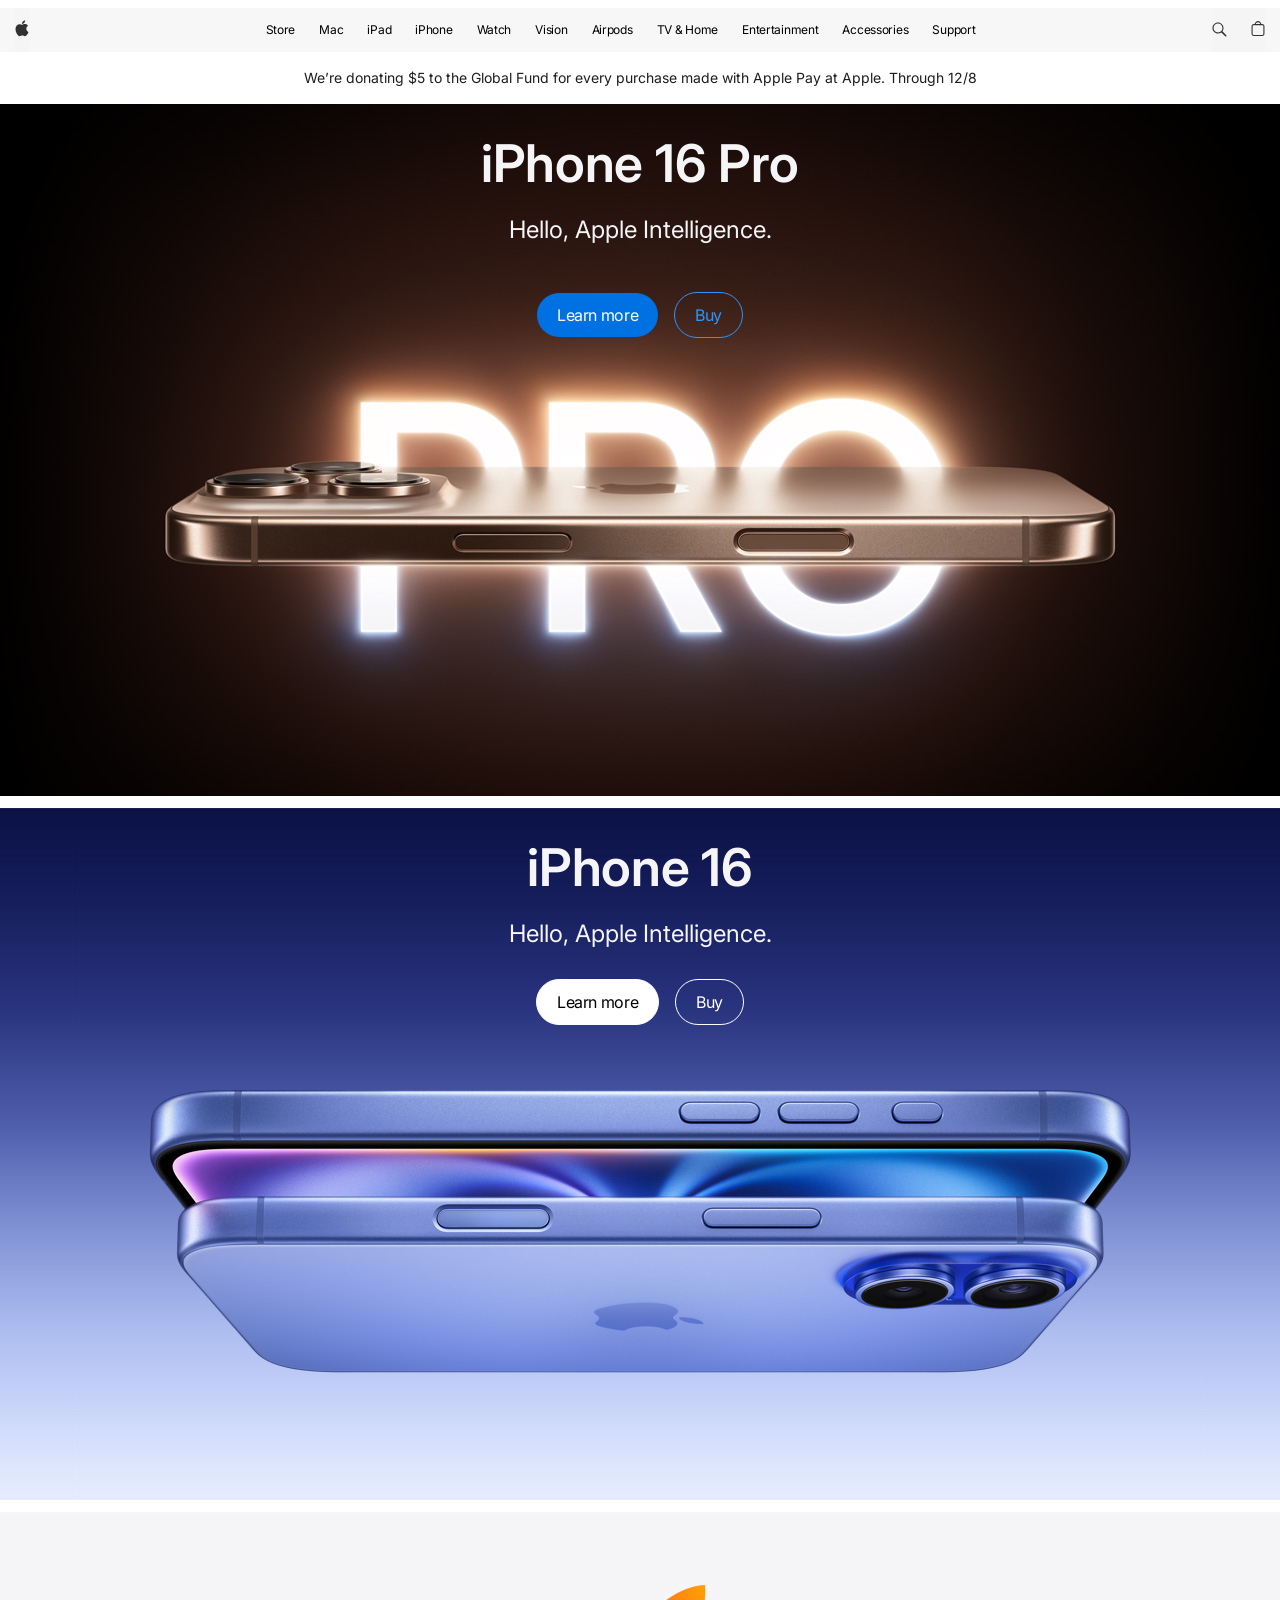
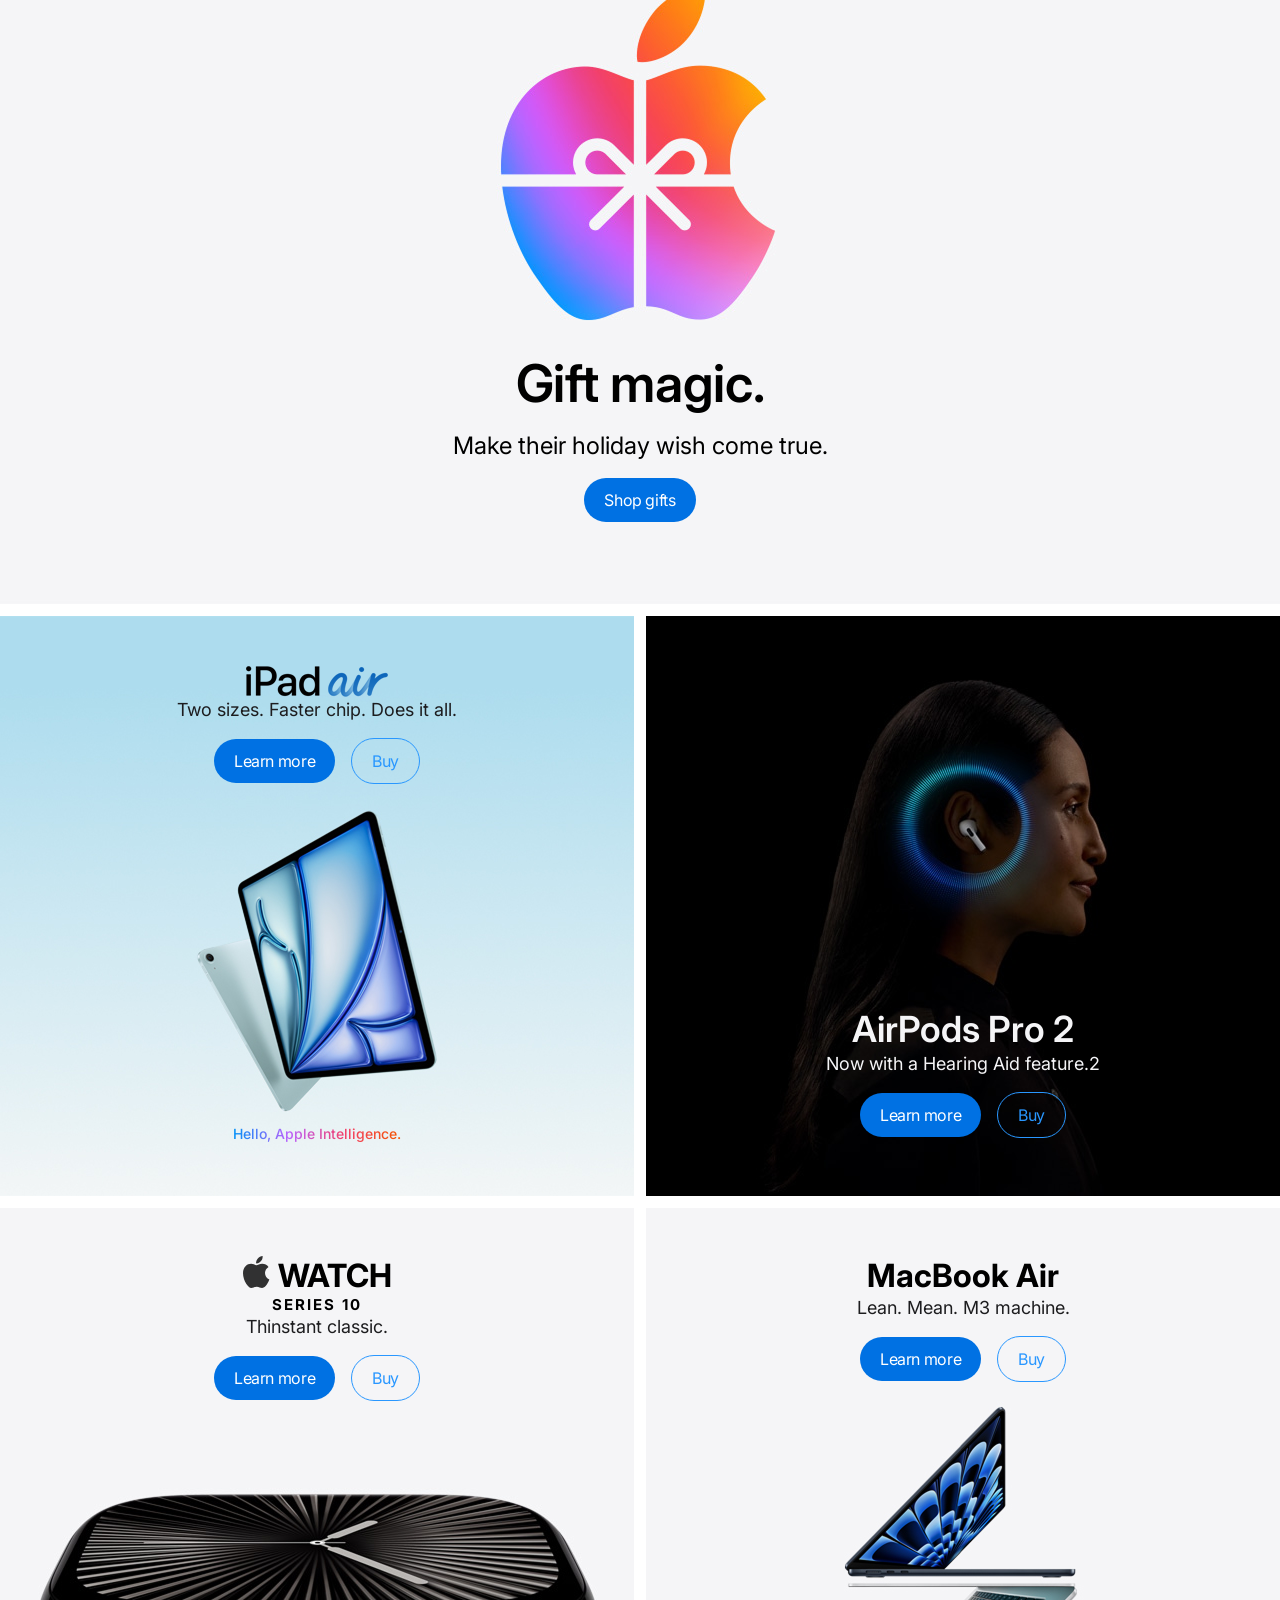
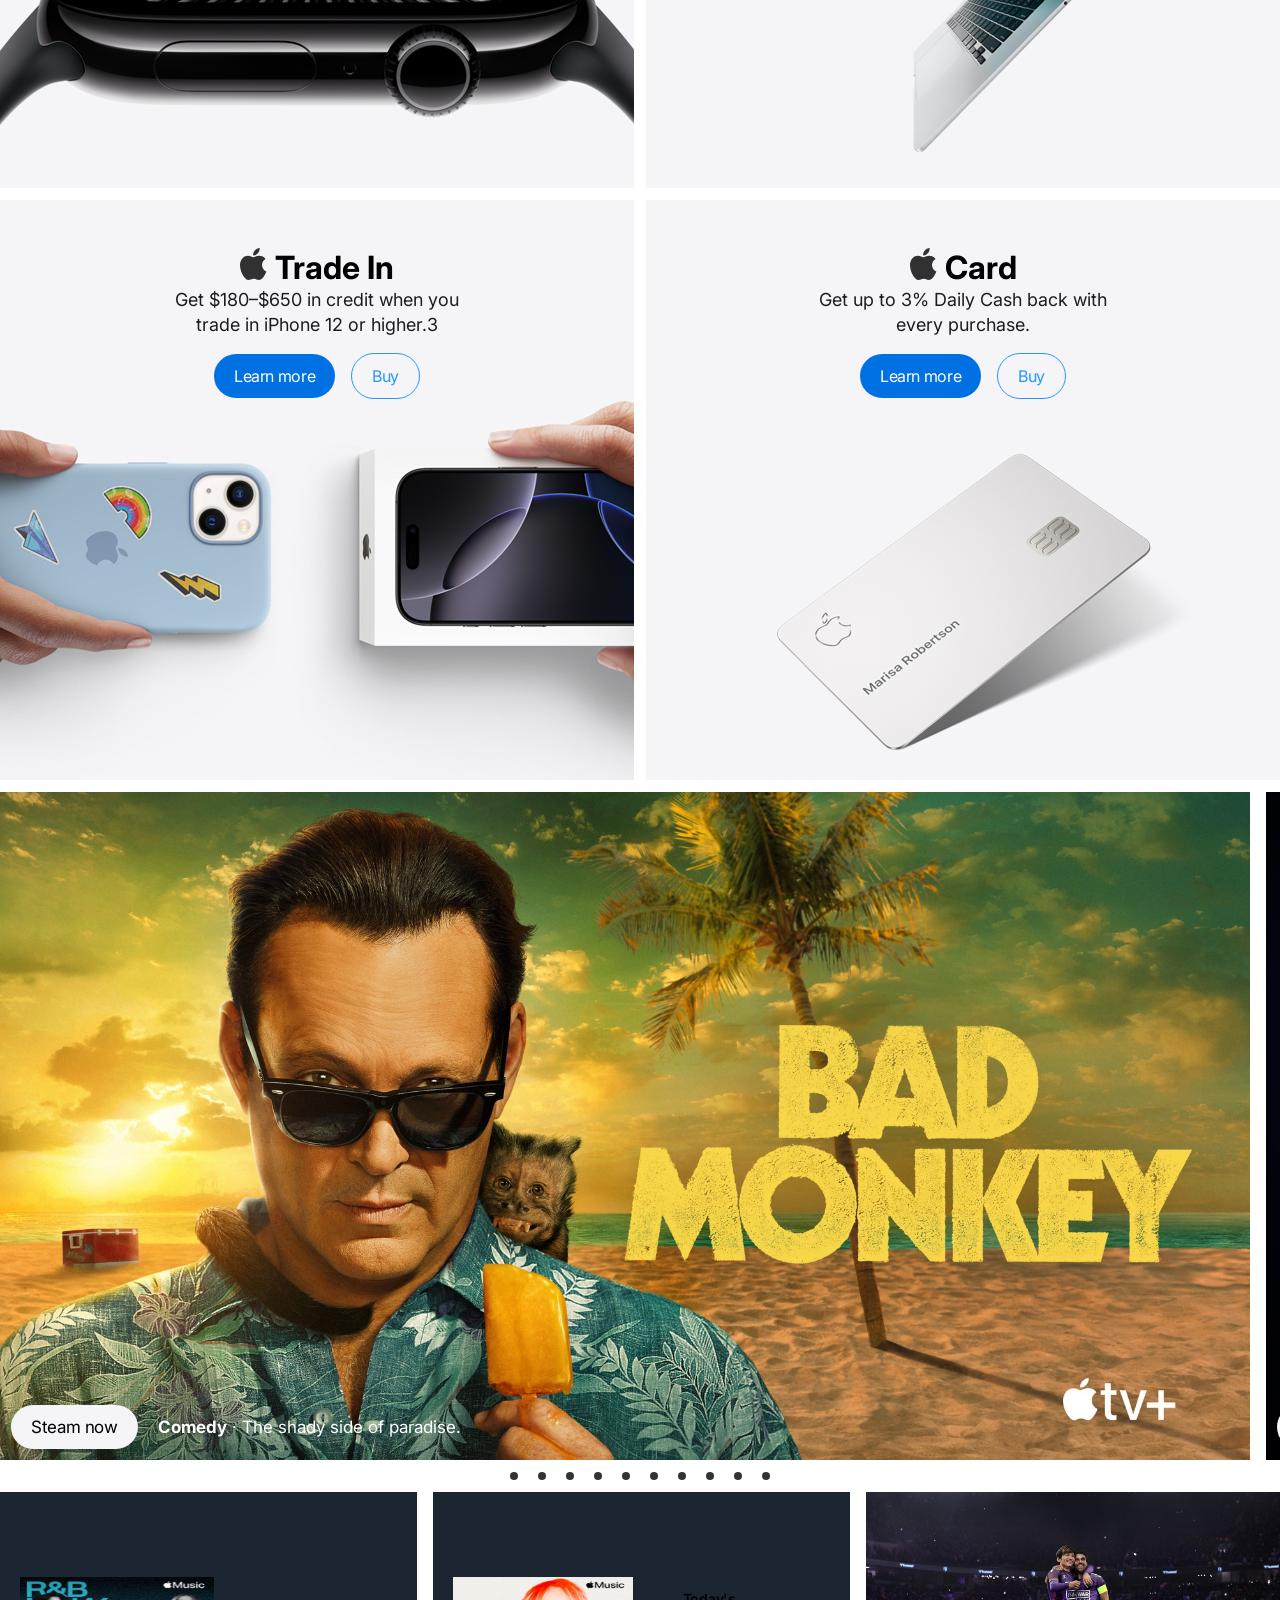
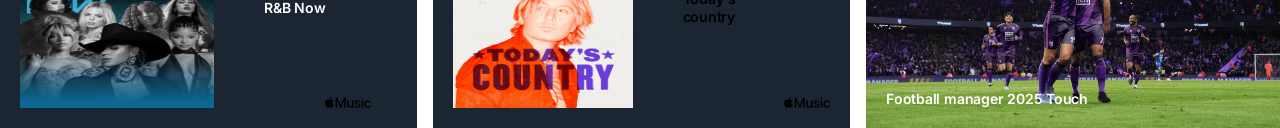
==== commit 9ef7f4ba: "2 dahi udur" ====
--- a/index.html
+++ b/index.html
@@ -11,91 +11,94 @@
       rel="stylesheet"
     />
     <link rel="stylesheet" href="tabletmobile.css" />
+    <link rel="stylesheet" href="mobile.css" />
 
     <title>Document</title>
   </head>
   <body>
     <div class="web">
       <nav class="headermenu">
-        <div class="logo">
-          <div class="bars">
-            <svg
-              xmlns="http://www.w3.org/2000/svg"
-              width="14"
-              height="44"
-              viewBox="0 0 14 44"
-              fill="none"
-            >
-              <path
-                d="M13.0729 17.6825C12.5521 18.0014 12.1206 18.4473 11.8189 18.9783C11.5173 19.5094 11.3553 20.1083 11.3481 20.719C11.3502 21.4064 11.5538 22.078 11.9339 22.6508C12.3139 23.2236 12.8535 23.6723 13.486 23.9413C13.2367 24.7459 12.8676 25.5084 12.3912 26.2031C11.7096 27.1843 10.9969 28.1654 9.91254 28.1654C8.82814 28.1654 8.54924 27.5354 7.29954 27.5354C6.08084 27.5354 5.64704 28.1861 4.65554 28.1861C3.66404 28.1861 2.97214 27.2772 2.17684 26.1618C1.12631 24.5993 0.548948 22.7668 0.514038 20.8842C0.514038 17.7858 2.52804 16.1437 4.51094 16.1437C5.56444 16.1437 6.44234 16.8356 7.10334 16.8356C7.73334 16.8356 8.71454 16.1023 9.91254 16.1023C10.5285 16.0864 11.1389 16.2223 11.69 16.4978C12.2412 16.7734 12.7161 17.1802 13.0729 17.6825ZM9.34454 14.7907C9.87264 14.1695 10.1716 13.3859 10.1914 12.5707C10.1923 12.4633 10.1819 12.356 10.1604 12.2507C9.2533 12.3393 8.41444 12.7717 7.81594 13.4591C7.28275 14.0556 6.97254 14.8183 6.93804 15.6176C6.93844 15.7148 6.94883 15.8117 6.96904 15.9068C7.04055 15.9204 7.11316 15.9273 7.18594 15.9275C7.60401 15.8943 8.01095 15.7763 8.38204 15.5809C8.75312 15.3855 9.08058 15.1166 9.34454 14.7907Z"
-                fill="black"
-                fill-opacity="0.8"
-              />
-            </svg>
-            <a class="head-text" href="">Store</a>
-            <a class="head-text" href="">Mac</a>
-            <a class="head-text" href="">iPad</a>
-            <a class="head-text" href="">iPhone</a>
-            <a class="head-text" href="">Watch</a>
-            <a class="head-text" href="">Vision</a>
-            <a class="head-text" href="">Airpods</a>
-            <a class="head-text" href="">TV & Home</a>
-            <a class="head-text" href="">Entertainment</a>
-            <a class="head-text" href="">Accessories</a>
-            <a class="head-text" href="">Support</a>
-          </div>
-          <div class="headbar">
-            <svg
-              xmlns="http://www.w3.org/2000/svg"
-              width="15"
-              height="44px"
-              viewBox="0 0 15 44"
-              fill="none"
-            >
-              <path
-                d="M14.298 27.202L10.428 23.332C11.129 22.403 11.55 21.251 11.55 20C11.55 16.94 9.06095 14.45 5.99995 14.45C2.93995 14.45 0.449951 16.94 0.449951 20C0.449951 23.061 2.93995 25.55 5.99995 25.55C7.25095 25.55 8.40295 25.129 9.33195 24.428L13.202 28.298C13.353 28.449 13.552 28.526 13.75 28.526C13.948 28.526 14.146 28.45 14.298 28.298C14.601 27.995 14.601 27.505 14.298 27.202ZM1.54995 20C1.54995 17.546 3.54695 15.55 5.99995 15.55C8.45395 15.55 10.45 17.547 10.45 20C10.45 22.453 8.45395 24.45 5.99995 24.45C3.54595 24.45 1.54995 22.454 1.54995 20Z"
-                fill="black"
-                fill-opacity="0.8"
-              />
-            </svg>
-            <svg
-              xmlns="http://www.w3.org/2000/svg"
-              width="14"
-              height="44px"
-              viewBox="0 0 14 44"
-              fill="none"
-            >
-              <path
-                d="M11.3535 16.0283H10.333C10.2236 15.2173 9.82728 14.4723 9.21582 13.9284C8.60436 13.3845 7.81827 13.0776 7.00003 13.0635C6.18179 13.0776 5.3957 13.3845 4.78424 13.9284C4.17278 14.4723 3.77643 15.2173 3.66703 16.0283H2.64703C2.08582 16.0286 1.54769 16.2517 1.15078 16.6485C0.753865 17.0452 0.530612 17.5833 0.530029 18.1445V25.86C0.530532 26.4211 0.753634 26.9591 1.15038 27.356C1.54712 27.7528 2.08509 27.976 2.64623 27.9767H11.3532C11.9145 27.9762 12.4526 27.753 12.8495 27.3562C13.2463 26.9593 13.4695 26.4212 13.47 25.86V18.1445C13.4694 17.5834 13.2463 17.0454 12.8495 16.6486C12.4527 16.2519 11.9147 16.0288 11.3535 16.0283ZM7.00003 14.1631C7.52744 14.1745 8.03515 14.3656 8.43921 14.7048C8.84328 15.0439 9.11951 15.5108 9.22223 16.0283H4.77783C4.88055 15.5108 5.15678 15.0439 5.56085 14.7048C5.96491 14.3656 6.47262 14.1745 7.00003 14.1631ZM12.37 25.86C12.3697 26.1296 12.2626 26.388 12.072 26.5787C11.8814 26.7693 11.623 26.8767 11.3534 26.8771H2.64653C2.37697 26.8766 2.11859 26.7693 1.92804 26.5786C1.73749 26.388 1.63032 26.1295 1.63003 25.86V18.1445C1.63035 17.875 1.73755 17.6166 1.92814 17.426C2.11872 17.2354 2.37711 17.1282 2.64663 17.1279H11.3536C11.6231 17.1282 11.8815 17.2355 12.072 17.4261C12.2625 17.6166 12.3697 17.875 12.37 18.1445V25.86Z"
-                fill="black"
-                fill-opacity="0.8"
-              />
-            </svg>
-            <svg
-              class="menubar"
-              xmlns="http://www.w3.org/2000/svg"
-              width="18"
-              height="44"
-              viewBox="0 0 18 18"
-              fill="none"
-            >
-              <path
-                d="M2 12H16"
-                stroke="black"
-                stroke-width="1.2"
-                stroke-linecap="round"
-                stroke-linejoin="round"
-              />
-              <path
-                d="M2 5H16"
-                stroke="black"
-                stroke-width="1.2"
-                stroke-linecap="round"
-                stroke-linejoin="round"
-              />
-            </svg>
-          </div>
-        </div>
+        <!-- <div class="logo"> -->
+        <div class="bars">
+          <svg
+            xmlns="http://www.w3.org/2000/svg"
+            width="14"
+            height="44"
+            viewBox="0 0 14 44"
+            fill="none"
+          >
+            <path
+              d="M13.0729 17.6825C12.5521 18.0014 12.1206 18.4473 11.8189 18.9783C11.5173 19.5094 11.3553 20.1083 11.3481 20.719C11.3502 21.4064 11.5538 22.078 11.9339 22.6508C12.3139 23.2236 12.8535 23.6723 13.486 23.9413C13.2367 24.7459 12.8676 25.5084 12.3912 26.2031C11.7096 27.1843 10.9969 28.1654 9.91254 28.1654C8.82814 28.1654 8.54924 27.5354 7.29954 27.5354C6.08084 27.5354 5.64704 28.1861 4.65554 28.1861C3.66404 28.1861 2.97214 27.2772 2.17684 26.1618C1.12631 24.5993 0.548948 22.7668 0.514038 20.8842C0.514038 17.7858 2.52804 16.1437 4.51094 16.1437C5.56444 16.1437 6.44234 16.8356 7.10334 16.8356C7.73334 16.8356 8.71454 16.1023 9.91254 16.1023C10.5285 16.0864 11.1389 16.2223 11.69 16.4978C12.2412 16.7734 12.7161 17.1802 13.0729 17.6825ZM9.34454 14.7907C9.87264 14.1695 10.1716 13.3859 10.1914 12.5707C10.1923 12.4633 10.1819 12.356 10.1604 12.2507C9.2533 12.3393 8.41444 12.7717 7.81594 13.4591C7.28275 14.0556 6.97254 14.8183 6.93804 15.6176C6.93844 15.7148 6.94883 15.8117 6.96904 15.9068C7.04055 15.9204 7.11316 15.9273 7.18594 15.9275C7.60401 15.8943 8.01095 15.7763 8.38204 15.5809C8.75312 15.3855 9.08058 15.1166 9.34454 14.7907Z"
+              fill="black"
+              fill-opacity="0.8"
+            />
+          </svg>
+        </div>
+        <div class="head-textnav">
+          <a class="head-text" href="">Store</a>
+          <a class="head-text" href="">Mac</a>
+          <a class="head-text" href="">iPad</a>
+          <a class="head-text" href="">iPhone</a>
+          <a class="head-text" href="">Watch</a>
+          <a class="head-text" href="">Vision</a>
+          <a class="head-text" href="">Airpods</a>
+          <a class="head-text" href="">TV & Home</a>
+          <a class="head-text" href="">Entertainment</a>
+          <a class="head-text" href="">Accessories</a>
+          <a class="head-text" href="">Support</a>
+        </div>
+        <div class="headbar">
+          <svg
+            xmlns="http://www.w3.org/2000/svg"
+            width="15"
+            height="44px"
+            viewBox="0 0 15 44"
+            fill="none"
+          >
+            <path
+              d="M14.298 27.202L10.428 23.332C11.129 22.403 11.55 21.251 11.55 20C11.55 16.94 9.06095 14.45 5.99995 14.45C2.93995 14.45 0.449951 16.94 0.449951 20C0.449951 23.061 2.93995 25.55 5.99995 25.55C7.25095 25.55 8.40295 25.129 9.33195 24.428L13.202 28.298C13.353 28.449 13.552 28.526 13.75 28.526C13.948 28.526 14.146 28.45 14.298 28.298C14.601 27.995 14.601 27.505 14.298 27.202ZM1.54995 20C1.54995 17.546 3.54695 15.55 5.99995 15.55C8.45395 15.55 10.45 17.547 10.45 20C10.45 22.453 8.45395 24.45 5.99995 24.45C3.54595 24.45 1.54995 22.454 1.54995 20Z"
+              fill="black"
+              fill-opacity="0.8"
+            />
+          </svg>
+          <svg
+            xmlns="http://www.w3.org/2000/svg"
+            width="14"
+            height="44px"
+            viewBox="0 0 14 44"
+            fill="none"
+          >
+            <path
+              d="M11.3535 16.0283H10.333C10.2236 15.2173 9.82728 14.4723 9.21582 13.9284C8.60436 13.3845 7.81827 13.0776 7.00003 13.0635C6.18179 13.0776 5.3957 13.3845 4.78424 13.9284C4.17278 14.4723 3.77643 15.2173 3.66703 16.0283H2.64703C2.08582 16.0286 1.54769 16.2517 1.15078 16.6485C0.753865 17.0452 0.530612 17.5833 0.530029 18.1445V25.86C0.530532 26.4211 0.753634 26.9591 1.15038 27.356C1.54712 27.7528 2.08509 27.976 2.64623 27.9767H11.3532C11.9145 27.9762 12.4526 27.753 12.8495 27.3562C13.2463 26.9593 13.4695 26.4212 13.47 25.86V18.1445C13.4694 17.5834 13.2463 17.0454 12.8495 16.6486C12.4527 16.2519 11.9147 16.0288 11.3535 16.0283ZM7.00003 14.1631C7.52744 14.1745 8.03515 14.3656 8.43921 14.7048C8.84328 15.0439 9.11951 15.5108 9.22223 16.0283H4.77783C4.88055 15.5108 5.15678 15.0439 5.56085 14.7048C5.96491 14.3656 6.47262 14.1745 7.00003 14.1631ZM12.37 25.86C12.3697 26.1296 12.2626 26.388 12.072 26.5787C11.8814 26.7693 11.623 26.8767 11.3534 26.8771H2.64653C2.37697 26.8766 2.11859 26.7693 1.92804 26.5786C1.73749 26.388 1.63032 26.1295 1.63003 25.86V18.1445C1.63035 17.875 1.73755 17.6166 1.92814 17.426C2.11872 17.2354 2.37711 17.1282 2.64663 17.1279H11.3536C11.6231 17.1282 11.8815 17.2355 12.072 17.4261C12.2625 17.6166 12.3697 17.875 12.37 18.1445V25.86Z"
+              fill="black"
+              fill-opacity="0.8"
+            />
+          </svg>
+          <svg
+            class="menubar"
+            xmlns="http://www.w3.org/2000/svg"
+            width="18"
+            height="44"
+            viewBox="0 0 18 18"
+            fill="none"
+          >
+            <path
+              d="M2 12H16"
+              stroke="black"
+              stroke-width="1.2"
+              stroke-linecap="round"
+              stroke-linejoin="round"
+            />
+            <path
+              d="M2 5H16"
+              stroke="black"
+              stroke-width="1.2"
+              stroke-linecap="round"
+              stroke-linejoin="round"
+            />
+          </svg>
+        </div>
+        <!-- </div> -->
       </nav>
       <section class="headtitle">
         We’re donating $5 to the Global Fund for every purchase made with
@@ -134,7 +137,7 @@
           >
         </div>
       </section>
-      <section class="backgound31">
+      <section class="background31">
         <div class="back31">
           <div class="back311">
             <div class="frame5">
@@ -198,7 +201,7 @@
         <div class="box" id="airpod4">
           <h3 class="airpod1">AirPods 4</h3>
           <p class="pod">
-            Iconic. Now supersonic. Available with Active Noise Cancellation.2
+            Now supersonic. Available with Active Noise Cancellation.2
           </p>
 
           <div class="buttons">
@@ -256,6 +259,30 @@
               >Learn more</a
             >
             <a style="text-decoration: none" class="buybutton" href="">Buy</a>
+          </div>
+        </div>
+        <!-- tableted zoriulsn -->
+        <div class="box" id="business">
+          <h2>Apple for Small Business</h2>
+          <p class="subtitle">
+            Hardware, software, and expert help - all in one place.
+          </p>
+          <div class="buttons">
+            <a style="text-decoration: none" class="learnmore" href=""
+              >Learn more</a
+            >
+          </div>
+        </div>
+        <!-- tableted zoriulsn -->
+        <div class="box" id="carrier">
+          <h3 class="airpod1" style="color: black">Carrier deals at Apple</h3>
+          <p class="pod" style="color: black">
+            Get up to $1000 in credit on a new iPhone. Trade-in may be required.
+          </p>
+          <div class="buttons">
+            <a style="text-decoration: none" class="learnmore" href=""
+              >Find your deal</a
+            >
           </div>
         </div>
         <!-- trade in -->
@@ -419,24 +446,43 @@
       </section>
       <footer class="footer">
         <div class="half">
-          <div class="linka" id="link11">
-            <img src="images/slide/1.jpg" width="196px" height="196px" alt="" />
-            <div class="rb">
-              <h4 class="rb-text">R&B Now</h4>
-            </div>
-            <div class="listen-button">
-              <div class="listen">Listen Now</div>
-            </div>
-          </div>
-          <div class="linka" id="link12">
-            <img src="images/slide/2.jpg" width="196px" height="196px" alt="" />
-            <div class="rb">
-              <h4 class="rb-text" style="color: black">Today's country</h4>
-            </div>
-            <div class="listen-button">
-              <div class="listen">Listen Now</div>
-            </div>
-          </div>
+          <div class="footlinka">
+            <div class="linka" id="link11">
+              <img
+                src="images/slide/1.jpg"
+                width="194px"
+                height="131px"
+                alt=""
+              />
+              <div class="rb">
+                <h4 class="rb-text">R&B Now</h4>
+              </div>
+              <div class="listen-button">
+                <div class="listen">Listen Now</div>
+              </div>
+              <img src="./tablet/music.png" alt="" />
+            </div>
+            <div class="footlinka-text">La Oficia</div>
+          </div>
+          <div class="footlinka">
+            <div class="linka" id="link11">
+              <img
+                src="images/slide/2.jpg"
+                width="194px"
+                height="131px"
+                alt=""
+              />
+              <div class="rb">
+                <h4 class="rb-text" style="color: black">Today's country</h4>
+              </div>
+              <div class="listen-button">
+                <div class="listen">Listen Now</div>
+              </div>
+              <img src="./tablet/music.png" alt="" />
+            </div>
+            <div class="footlinka-text">La Oficia</div>
+          </div>
+
           <div class="linka" id="link13">
             <h4 class="link-text">Football manager 2025 Touch</h4>
             <div class="listen-button">
@@ -468,7 +514,7 @@
             </div>
           </div>
           <div class="linka" id="link18">
-            <img src="images/slide/8.jpg" width="196px" height="196px" alt="" />
+            <img src="images/slide/8.jpg" width="194px" height="131px" alt="" />
             <div class="rb">
               <h4 class="rb-text">Today's Indie Rock</h4>
               <div class="listen-button">
@@ -483,7 +529,7 @@
             </div>
           </div>
           <div class="linka" id="link20">
-            <img src="images/slide/8.jpg" width="196px" height="196px" alt="" />
+            <img src="images/slide/8.jpg" width="194px" height="131px" alt="" />
             <div class="rb">
               <h4 class="rb-text" style="color: black">Strength with Kyle</h4>
               <div class="listen-button">
@@ -492,7 +538,7 @@
             </div>
           </div>
           <div class="linka" id="link11">
-            <img src="images/slide/1.jpg" width="196px" height="196px" alt="" />
+            <img src="images/slide/1.jpg" width="194px" height="131px" alt="" />
             <div class="rb">
               <h4 class="rb-text">R&B Now</h4>
             </div>
@@ -501,7 +547,7 @@
             </div>
           </div>
           <div class="linka" id="link12">
-            <img src="images/slide/2.jpg" width="196px" height="196px" alt="" />
+            <img src="images/slide/2.jpg" width="194px" height="131px" alt="" />
             <div class="rb">
               <h4 class="rb-text" style="color: black">Today's country</h4>
             </div>
@@ -540,7 +586,7 @@
             </div>
           </div>
           <div class="linka" id="link18">
-            <img src="images/slide/8.jpg" width="196px" height="196px" alt="" />
+            <img src="images/slide/8.jpg" width="194px" height="131px" alt="" />
             <div class="rb">
               <h4 class="rb-text">Today's Indie Rock</h4>
               <div class="listen-button">
--- a/style.css
+++ b/style.css
@@ -18,15 +18,15 @@
   display: flex;
   width: 100%;
   height: 44px;
-  justify-content: center;
+  justify-content: space-between;
   align-items: center;
   gap: 24px;
   background: rgba(245, 245, 247, 0.8);
   margin-top: 8px;
+  padding: 15px;
 }
 .bars {
   display: flex;
-  width: 100%;
   height: 44px;
   justify-content: center;
   align-items: center;
@@ -48,7 +48,11 @@
   line-height: 60px; /* 500% */
   letter-spacing: -0.28px;
   text-decoration: none;
-  display: block;
+  display: flex;
+}
+.head-textnav {
+  display: flex;
+  gap: 24px;
 }
 .headtitle {
   display: flex;
@@ -509,7 +513,7 @@
   min-width: 1250px;
   display: flex;
   align-items: center;
-  padding: 58px;
+  padding: 11px;
   gap: 20px;
 }
 .steam {
@@ -728,3 +732,24 @@
 #link20 {
   background-color: rgb(38, 38, 38);
 }
+.footlinka {
+  display: flex;
+  flex-direction: column;
+  gap: 15px;
+}
+.footlinka-text {
+  display: flex;
+  width: 62.03px;
+  height: 18px;
+  flex-direction: column;
+  justify-content: center;
+  flex-shrink: 0;
+
+  color: #1d1d1f;
+  font-family: "Helvetica Neue";
+  font-size: 14px;
+  font-style: normal;
+  font-weight: 700;
+  line-height: 18px; /* 128.571% */
+  letter-spacing: -0.224px;
+}
--- a/tabletmobile.css
+++ b/tabletmobile.css
@@ -1,5 +1,8 @@
 .menubar {
   display: none;
+}
+.logo {
+  display: flex;
 }
 .background31 {
   display: none;
@@ -7,7 +10,18 @@
 #airpod4 {
   display: none;
 }
-@media (max-width: 1000px) {
+#business {
+  display: none;
+  padding: 52px;
+
+  align-items: center;
+}
+#carrier {
+  display: flex;
+  justify-content: flex-end;
+  display: none;
+}
+@media (max-width: 768px) {
   .background3 {
     display: none;
   }
@@ -18,23 +32,18 @@
   .menubar {
     display: block;
   }
-  .head-text {
+  .head-textnav {
     display: none;
   }
-  /* .headermenu {
-    justify-content: space-between;
-  } */
-  .logo {
-    justify-content: space-between;
-  }
+
   .background1 {
     background-image: url("tablet/background1tablet.png");
   }
   .logo {
-    display: flex;
-    justify-content: center;
-    align-items: center;
+    justify-content: space-between;
+    width: 100%;
     gap: 24px;
+    padding: 16px;
   }
   .frame1-text {
     font-size: 42px;
@@ -54,13 +63,73 @@
   .background3 {
     background-image: url("tablet/back3.png");
   }
-  .background4 {
-  }
+
   #iPad {
     display: none;
   }
 
   #airpod4 {
+    display: flex;
+  }
+  #airpod {
+    display: none;
+  }
+  #watch {
+    background-image: url("./tablet/watch.png");
+  }
+  #business {
+    background-image: url("./tablet/small.png");
     display: block;
+    background-position: center;
+    background-repeat: no-repeat;
+    background-size: cover;
+  }
+  #carrier {
+    background-image: url("./tablet/career.png");
+    display: flex;
+    background-position: center;
+    background-repeat: no-repeat;
+    background-size: cover;
+  }
+
+  #card {
+    display: none;
+  }
+  .scroll {
+    height: 368px;
+  }
+  .scroll-item {
+    min-width: 689px;
+  }
+  .half {
+    height: 161px;
+  }
+  .linka {
+    height: 161px;
+    width: 286px;
+  }
+  .listen-button {
+    top: 30%;
+    left: 25%;
   }
 }
+#business h2 {
+  display: flex;
+  justify-content: center;
+  align-items: center;
+  width: 257px;
+  height: 72px;
+}
+#business p {
+  display: flex;
+  justify-content: center;
+  align-items: center;
+  width: 257px;
+  height: 72px;
+}
+
+#carrier p {
+  display: flex;
+  align-items: center;
+  justify-content: center;
+}
--- a/mobile.css
+++ b/mobile.css
@@ -0,0 +1,26 @@
+@media (max-width: 390px) {
+  .background1 {
+    background-image: url("./mobile/back1.png");
+    display: flex;
+    justify-content: flex-end;
+    flex-direction: column;
+  }
+  .frame1 {
+    gap: 0px;
+  }
+  .background1 .buttons {
+    margin-bottom: 36px;
+  }
+  .frame1-text {
+    font-size: 36px;
+  }
+  .frame1-text1 {
+    font-size: 18px;
+  }
+  .frame2-text {
+    font-size: 28px;
+  }
+  .frame2-text1 {
+    font-size: 18px;
+  }
+}
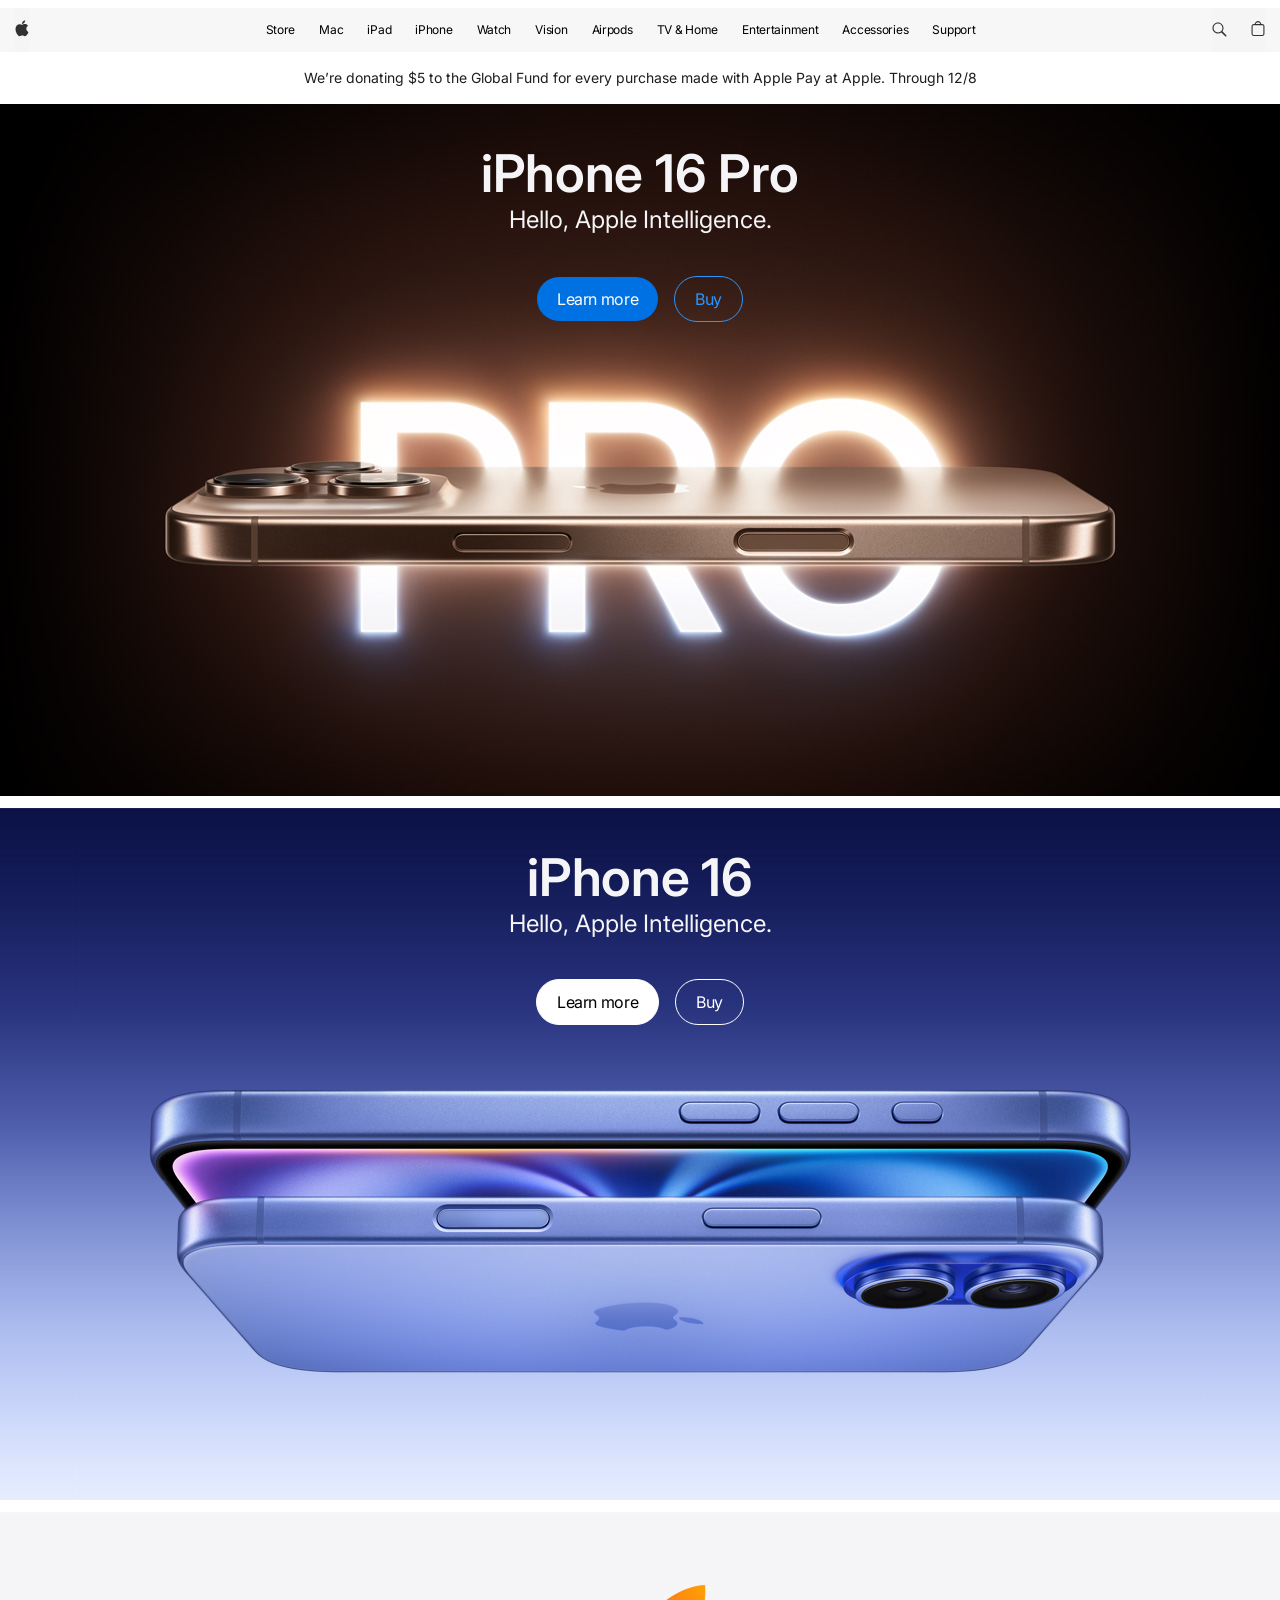
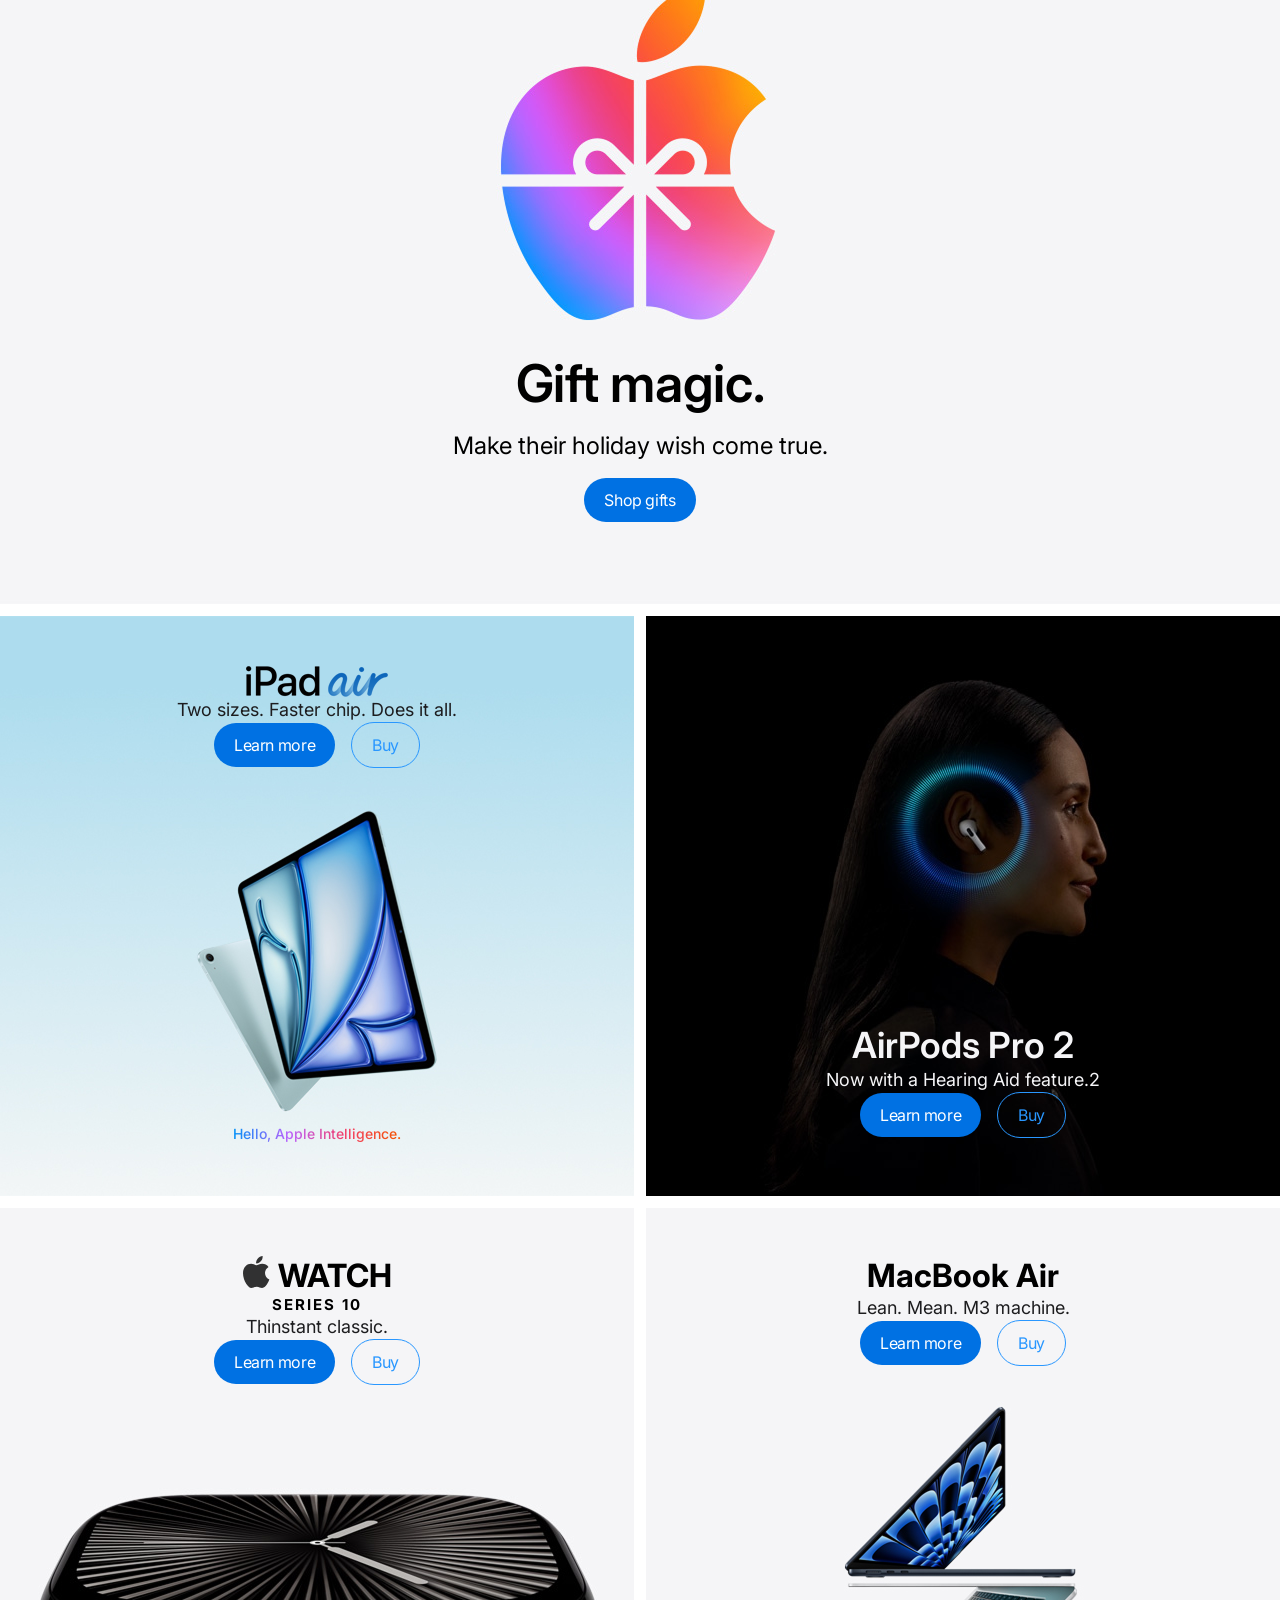
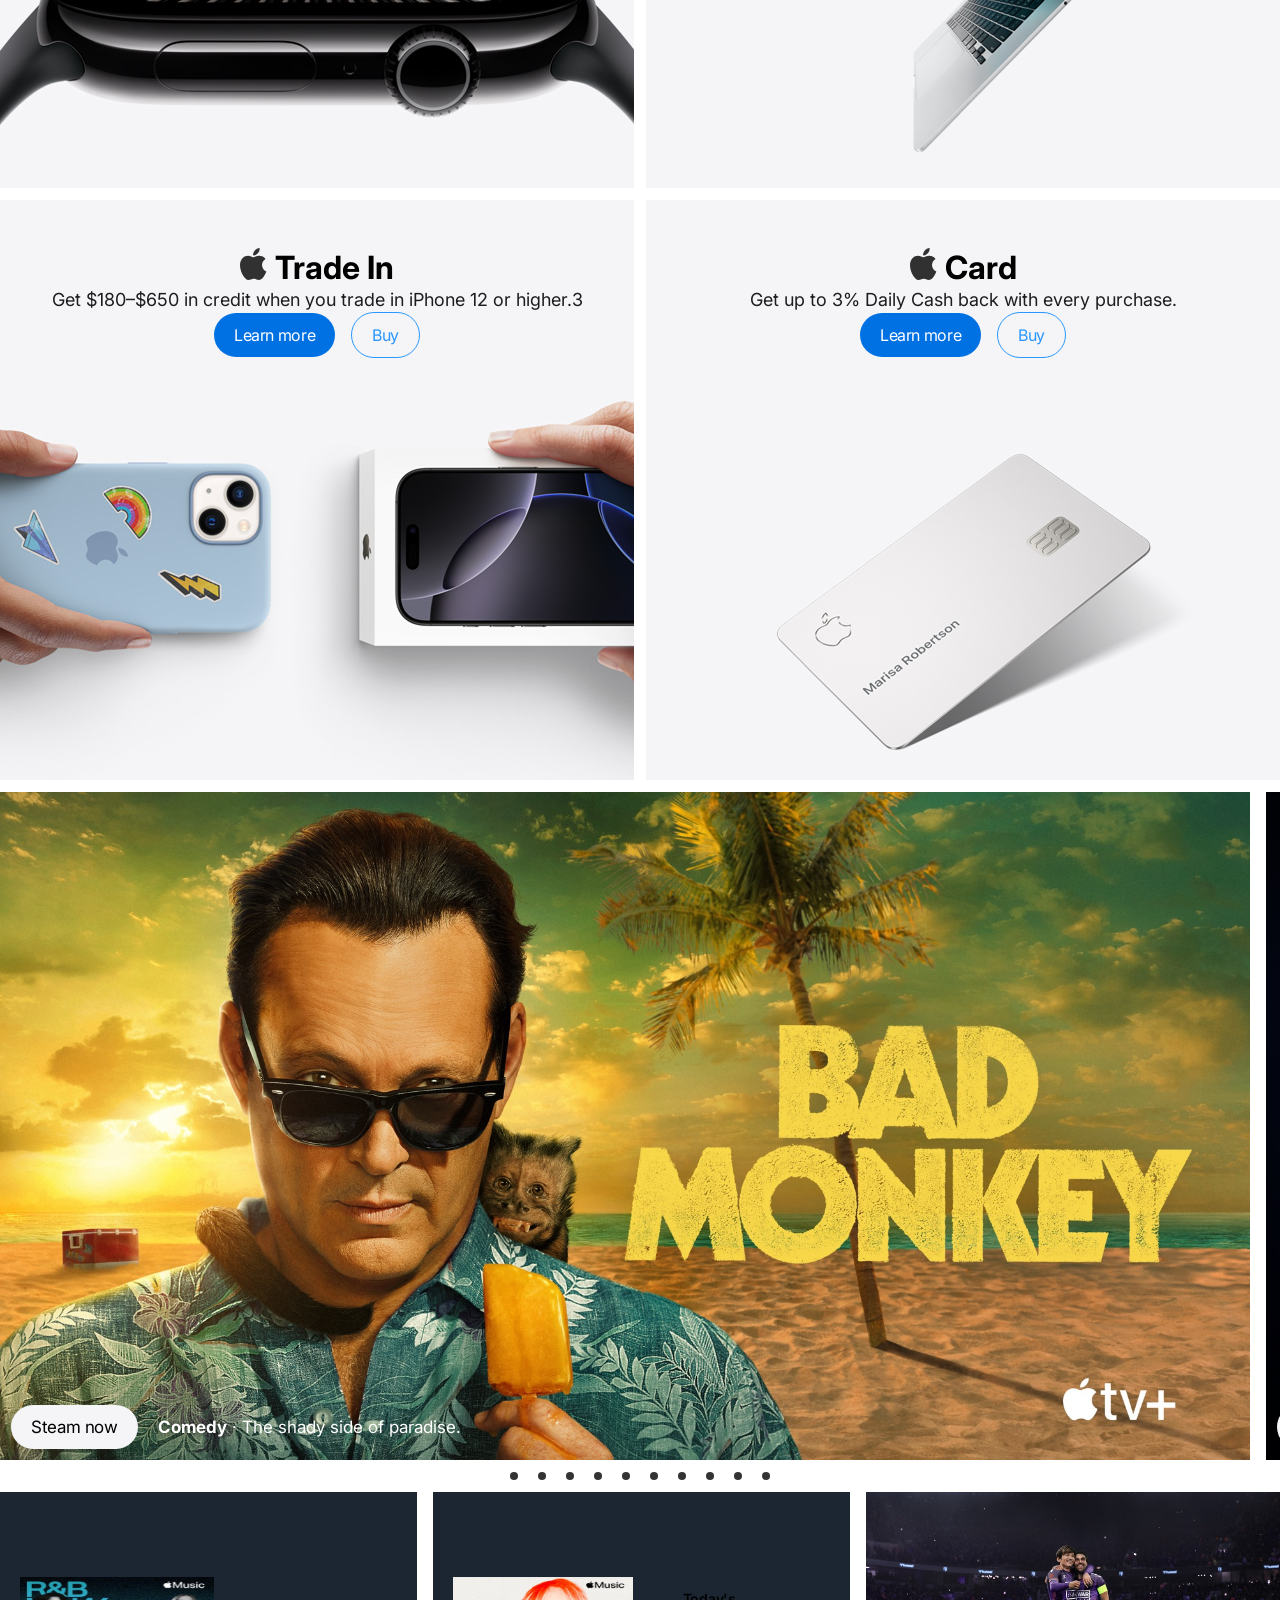
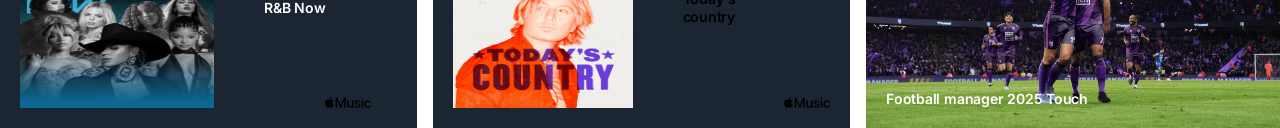
==== commit caca7fbf: "2 dahi oroi" ====
--- a/index.html
+++ b/index.html
@@ -11,8 +11,6 @@
       rel="stylesheet"
     />
     <link rel="stylesheet" href="tabletmobile.css" />
-    <link rel="stylesheet" href="mobile.css" />
-
     <title>Document</title>
   </head>
   <body>
@@ -105,7 +103,33 @@
         Apple Pay at Apple. Through 12/8
       </section>
       <section class="background1">
-        <div class="frame1">
+        <div class="backframe1">
+          <div class="frame1">
+            <h2 class="frame1-text">iPhone 16 Pro</h2>
+            <h5 class="frame1-text1">Hello, Apple Intelligence.</h5>
+          </div>
+          <div class="buttons">
+            <a style="text-decoration: none" class="learnmore" href=""
+              >Learn more</a
+            >
+            <a style="text-decoration: none" class="buybutton" href="">Buy</a>
+          </div>
+        </div>
+      </section>
+      <section class="background2">
+        <div class="backframe2">
+          <div class="frame2">
+            <h2 class="frame2-text">iPhone 16</h2>
+            <h5 class="frame2-text1">Hello, Apple Intelligence.</h5>
+          </div>
+          <div class="buttons1">
+            <a style="text-decoration: none" class="learnmore1" href=""
+              >Learn more</a
+            >
+            <a style="text-decoration: none" class="buybutton1" href="">Buy</a>
+          </div>
+        </div>
+        <!-- <div class="frame1">
           <h2 class="frame1-text">iPhone 16 Pro</h2>
           <h5 class="frame1-text1">Hello, Apple Intelligence.</h5>
         </div>
@@ -126,7 +150,7 @@
             >Learn more</a
           >
           <a style="text-decoration: none" class="buybutton1" href="">Buy</a>
-        </div>
+        </div> -->
       </section>
       <section class="background3">
         <div class="frame3">
--- a/style.css
+++ b/style.css
@@ -77,14 +77,24 @@
   height: 692px;
   margin-bottom: 12px;
 }
+.backframe1 {
+  display: flex;
+  flex-direction: column;
+}
+.backframe2 {
+  display: flex;
+  flex-direction: column;
+}
 .back31 {
   background-image: url("./tablet/back3.png");
   background-position: center;
   background-repeat: no-repeat;
   background-size: cover;
   width: 100%;
-  height: 692px;
+  height: 650px;
   margin-bottom: 12px;
+  display: flex;
+  flex-direction: column;
 }
 
 .frame1 {
@@ -93,7 +103,7 @@
   flex-direction: column;
   align-items: center;
   justify-content: center;
-  gap: 20px;
+  gap: 0px;
 }
 .frame1-text {
   color: #f5f5f7;
@@ -129,7 +139,6 @@
   align-items: center;
   justify-content: center;
   gap: 16px;
-  margin-top: 16px;
 }
 .learnmore {
   display: flex;
@@ -182,7 +191,7 @@
   flex-direction: column;
   align-items: center;
   justify-content: center;
-  gap: 20px;
+  gap: 0px;
 }
 .frame2-text {
   color: #f5f5f7;
@@ -472,7 +481,6 @@
   font-style: normal;
   font-weight: 400;
   line-height: 25px; /* 138.889% */
-  width: 322px;
 }
 #macbookair {
   background-image: url("images/mac.png");
--- a/tabletmobile.css
+++ b/tabletmobile.css
@@ -35,7 +35,10 @@
   .head-textnav {
     display: none;
   }
-
+  .frame1 {
+    height: 156px;
+    gap: 0px;
+  }
   .background1 {
     background-image: url("tablet/background1tablet.png");
   }
@@ -63,7 +66,32 @@
   .background3 {
     background-image: url("tablet/back3.png");
   }
-
+  .back311 {
+    display: flex;
+    width: 100vw;
+  }
+  .background31 .buttons {
+    margin-top: 0;
+    font-size: 22px;
+  }
+
+  .back311 .frame5 {
+    gap: 8px;
+    padding-block: 48px 16px;
+  }
+  .back311 .subtitle {
+    font-size: 22px;
+  }
+  .airpod1 {
+    font-size: 30px;
+  }
+  .pod {
+    font-size: 18px;
+    width: 240px;
+  }
+  h2 {
+    font-size: 28px;
+  }
   #iPad {
     display: none;
   }
@@ -133,3 +161,62 @@
   align-items: center;
   justify-content: center;
 }
+
+@media (max-width: 390px) {
+  .background1 {
+    background-image: url("./mobile/back1.png");
+    display: flex;
+    justify-content: flex-end;
+    flex-direction: column;
+    height: 500px;
+    width: 100vw;
+  }
+  .background2 {
+    background-image: url("./mobile/back2.png");
+    height: 500px;
+  }
+  .frame1 {
+    gap: 0px;
+    height: 114px;
+  }
+  .frame2 {
+    gap: 0;
+    height: 114px;
+  }
+  .background1 .buttons {
+    margin-bottom: 36px;
+  }
+  .frame1-text {
+    font-size: 30px;
+  }
+  .frame1-text1 {
+    font-size: 18px;
+  }
+  .frame2-text {
+    font-size: 28px;
+  }
+  .frame2-text1 {
+    font-size: 18px;
+  }
+  .back311 {
+    width: 390px;
+  }
+  .background31 .buttons {
+    font-size: 14px;
+  }
+
+  .background31 .subtitle {
+    font-size: 18px;
+  }
+  #airpod4 {
+    width: 390px;
+    height: 500px;
+  }
+  .background4 {
+    gap: 12px;
+    display: grid;
+    margin-bottom: 12px;
+    grid-auto-rows: 580px;
+    background-size: cover;
+  }
+}
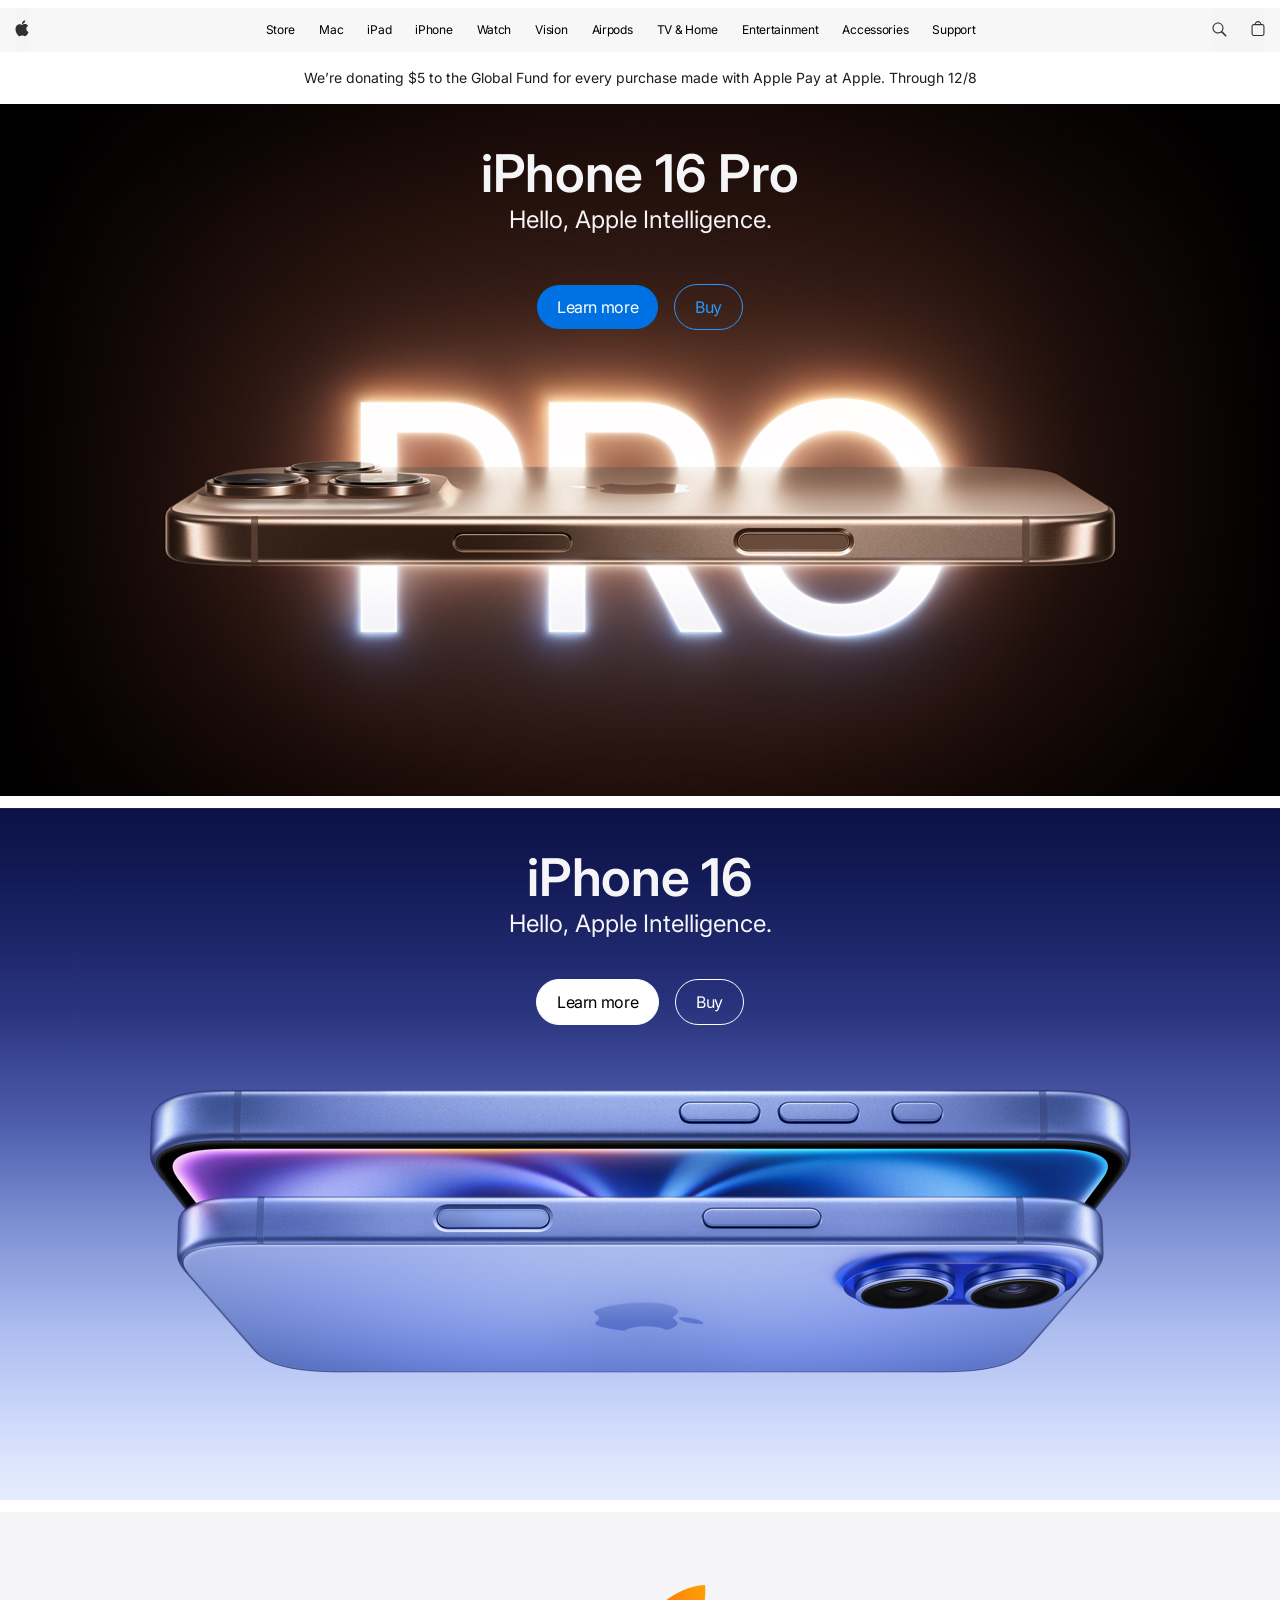
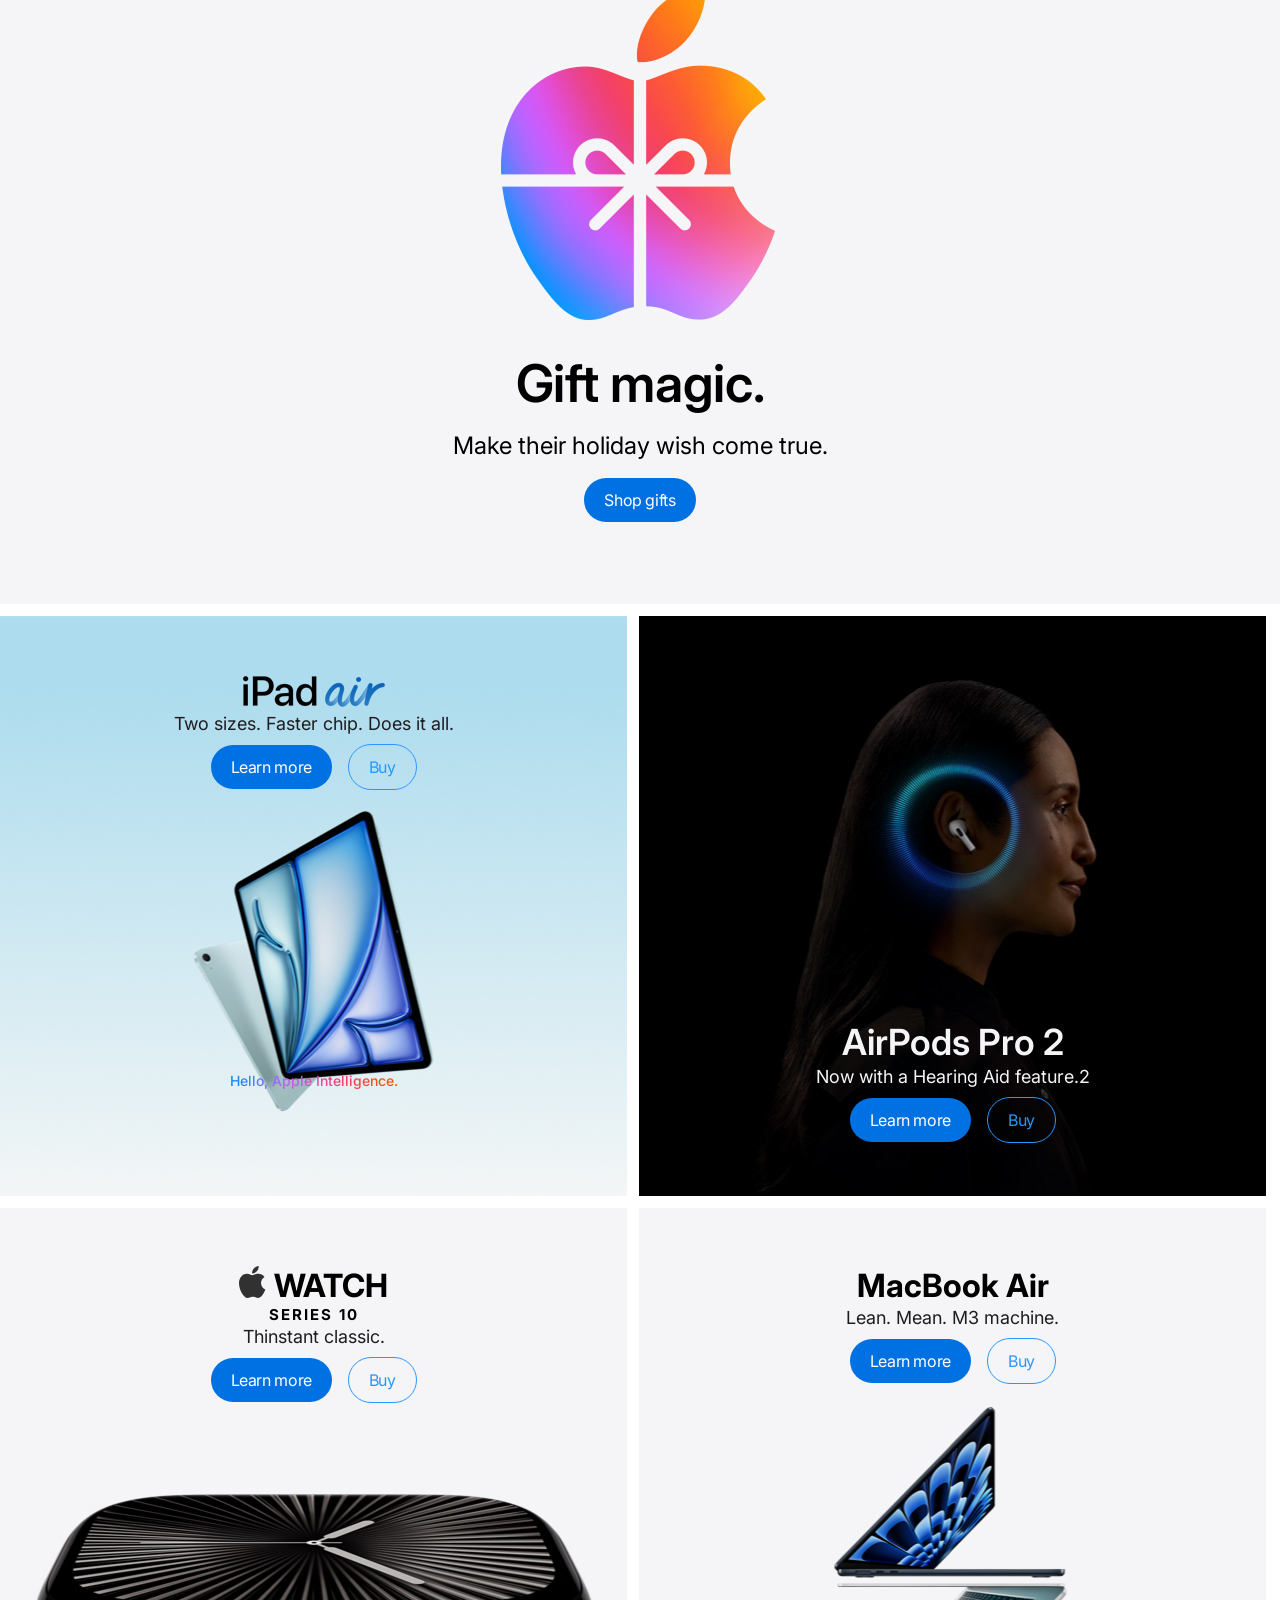
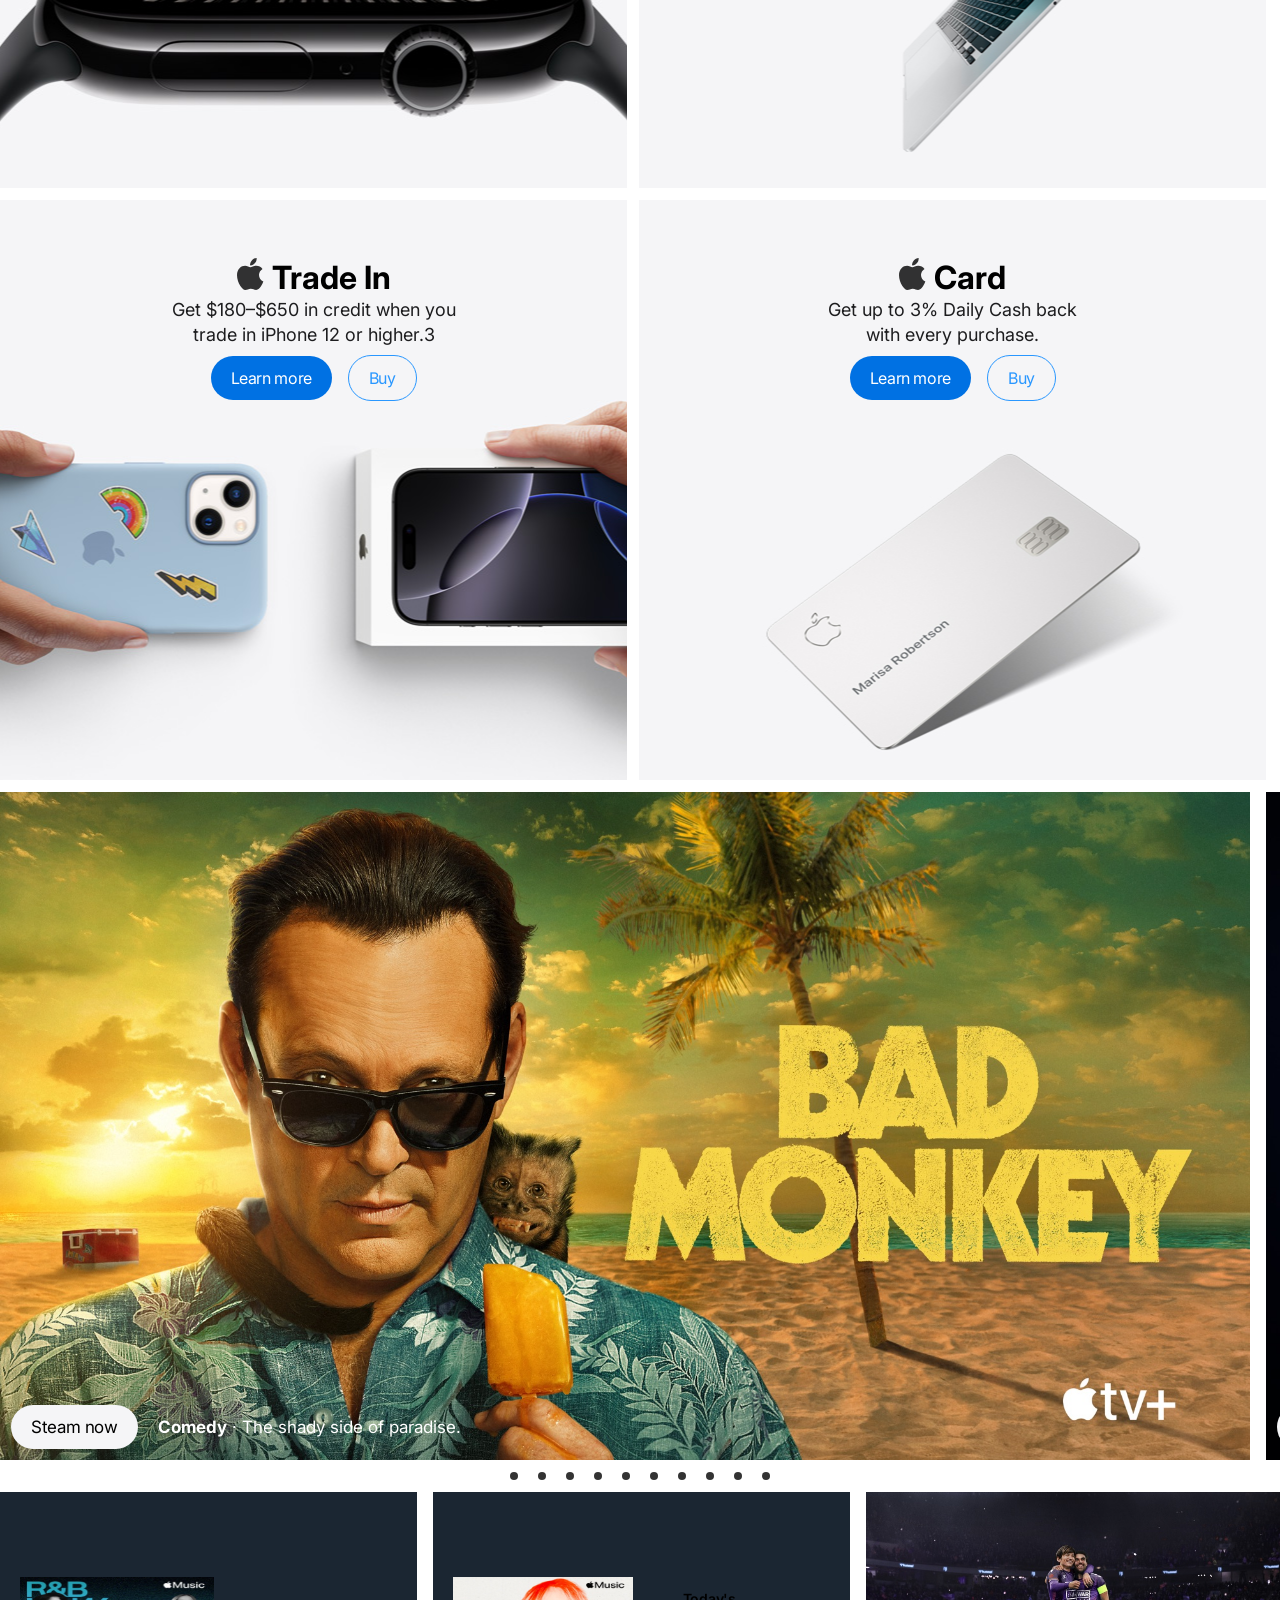
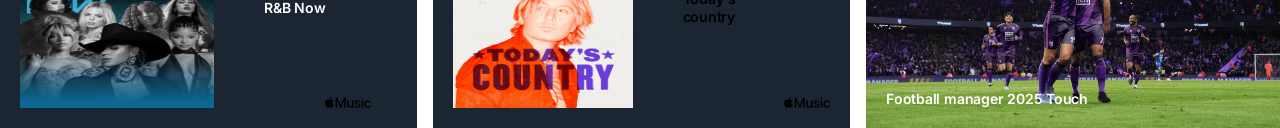
==== commit b393f66e: "4 dehin oroi final" ====
--- a/index.html
+++ b/index.html
@@ -129,28 +129,6 @@
             <a style="text-decoration: none" class="buybutton1" href="">Buy</a>
           </div>
         </div>
-        <!-- <div class="frame1">
-          <h2 class="frame1-text">iPhone 16 Pro</h2>
-          <h5 class="frame1-text1">Hello, Apple Intelligence.</h5>
-        </div>
-        <div class="buttons">
-          <a style="text-decoration: none" class="learnmore" href=""
-            >Learn more</a
-          >
-          <a style="text-decoration: none" class="buybutton" href="">Buy</a>
-        </div>
-      </section>
-      <section class="background2">
-        <div class="frame2">
-          <h2 class="frame2-text">iPhone 16</h2>
-          <h5 class="frame2-text1">Hello, Apple Intelligence.</h5>
-        </div>
-        <div class="buttons1">
-          <a style="text-decoration: none" class="learnmore1" href=""
-            >Learn more</a
-          >
-          <a style="text-decoration: none" class="buybutton1" href="">Buy</a>
-        </div> -->
       </section>
       <section class="background3">
         <div class="frame3">
@@ -178,208 +156,228 @@
           <h4 class="colorword">Hello, Apple Intelligence.</h4>
         </div>
       </section>
-      <section class="background4">
-        <div class="boxcolor" id="iPad">
-          <div class="box">
-            <svg
-              xmlns="http://www.w3.org/2000/svg"
-              xmlns:xlink="http://www.w3.org/1999/xlink"
-              width="430"
-              height="33"
-              viewBox="0 0 430 33"
-              fill="none"
-            >
-              <rect width="430" height="33" fill="url(#pattern0_1687_232)" />
-              <defs>
-                <pattern
-                  id="pattern0_1687_232"
-                  patternContentUnits="objectBoundingBox"
-                  width="1"
-                  height="1"
-                >
-                  <use
-                    xlink:href="#image0_1687_232"
-                    transform="matrix(0.00232558 0 0 0.030303 0.332558 0)"
-                  />
-                </pattern>
-                <image
-                  id="image0_1687_232"
-                  width="144"
-                  height="33"
-                  preserveAspectRatio="none"
-                  xlink:href="[data-uri]"
-                />
-              </defs>
-            </svg>
-            <p class="subtitle">Two sizes. Faster chip. Does it all.</p>
-            <div class="buttons">
-              <a style="text-decoration: none" class="learnmore" href=""
-                >Learn more</a
-              >
-              <a style="text-decoration: none" class="buybutton" href="">Buy</a>
-            </div>
-          </div>
-          <h4 class="colorword">Hello, Apple Intelligence.</h4>
-        </div>
-        <!-- tableted zoriulsn heseg -->
-        <div class="box" id="airpod4">
-          <h3 class="airpod1">AirPods 4</h3>
-          <p class="pod">
-            Now supersonic. Available with Active Noise Cancellation.2
-          </p>
+      <!-- shinechilsen 4 r heseg -->
+      <section class="background41">
+        <div class="tabletsection">
+          <!-- tablet -->
+          <div class="pad" id="airpod4">
+            <div class="box">
+              <div class="container-text">
+                <h3 class="airpod1">AirPods 4</h3>
+                <p class="pod">
+                  Iconic. Now supersonic. Available with Active Noise
+                  Cancellation.2
+                </p>
+              </div>
+              <div class="buttons">
+                <a style="text-decoration: none" class="learnmore" href=""
+                  >Learn more</a
+                >
+                <a style="text-decoration: none" class="buybutton" href=""
+                  >Buy</a
+                >
+              </div>
+            </div>
+          </div>
+          <!-- iPad -->
+          <div class="pad" id="iPad">
+            <div class="box">
+              <div class="container-text">
+                <div class="ipadlogo">
+                  <img src="./images/ipadlogo.png" alt="" />
+                </div>
+                <h5 class="subtitle">Two sizes. Faster chip. Does it all.</h5>
+              </div>
+              <div class="buttons">
+                <a style="text-decoration: none" class="learnmore" href=""
+                  >Learn more</a
+                >
+                <a style="text-decoration: none" class="buybutton" href=""
+                  >Buy</a
+                >
+              </div>
+            </div>
+            <h4 class="colorword">Hello, Apple Intelligence.</h4>
+          </div>
+          <!-- airpod -->
+          <div class="pad" id="airpod">
+            <div class="box">
+              <div class="container-text">
+                <h3 class="airpod1">AirPods Pro 2</h3>
+                <p class="pod">Now with a Hearing Aid feature.2</p>
+              </div>
+              <div class="buttons">
+                <a style="text-decoration: none" class="learnmore" href=""
+                  >Learn more</a
+                >
+                <a style="text-decoration: none" class="buybutton" href=""
+                  >Buy</a
+                >
+              </div>
+            </div>
+          </div>
+          <!-- watch -->
+          <div class="pad" id="watch">
+            <div class="box">
+              <div class="container-text">
+                <div class="logoword">
+                  <svg
+                    xmlns="http://www.w3.org/2000/svg"
+                    width="27"
+                    height="32"
+                    viewBox="0 0 27 32"
+                    fill="none"
+                  >
+                    <path
+                      d="M25.5137 10.9076C24.4555 11.548 23.579 12.4433 22.9662 13.5098C22.3534 14.5762 22.0243 15.7789 22.0097 17.0053C22.0139 18.3855 22.4276 19.7343 23.1996 20.8844C23.9716 22.0346 25.068 22.9357 26.3529 23.476C25.8463 25.0917 25.0965 26.6228 24.1288 28.0179C22.7441 29.9883 21.2963 31.9584 19.0933 31.9584C16.8903 31.9584 16.3237 30.6933 13.7849 30.6933C11.3091 30.6933 10.4278 32 8.41356 32C6.3993 32 4.99369 30.1748 3.37802 27.935C1.24384 24.7972 0.0709201 21.1174 0 17.337C0 11.1151 4.09149 7.81756 8.1198 7.81756C10.26 7.81756 12.0435 9.20697 13.3863 9.20697C14.6662 9.20697 16.6595 7.73443 19.0933 7.73443C20.3446 7.70252 21.5847 7.97524 22.7043 8.5286C23.824 9.08195 24.7887 9.89895 25.5137 10.9076ZM17.9394 5.10059C19.0122 3.85308 19.6195 2.27946 19.6599 0.642594C19.6617 0.426807 19.6406 0.211429 19.5969 0C17.754 0.177946 16.0499 1.04617 14.834 2.4266C13.7508 3.6244 13.1206 5.156 13.0505 6.7611C13.0513 6.9563 13.0724 7.1509 13.1135 7.34184C13.2588 7.36899 13.4063 7.3829 13.5541 7.38341C14.4035 7.31661 15.2302 7.07979 15.984 6.68736C16.7379 6.29492 17.4031 5.75506 17.9394 5.10059Z"
+                      fill="black"
+                      fill-opacity="0.8"
+                    />
+                  </svg>
+                  <h2>WATCH</h2>
+                </div>
+                <h3 class="series">SERIES 10</h3>
+                <p class="subtitle">Thinstant classic.</p>
+              </div>
+              <div class="buttons">
+                <a style="text-decoration: none" class="learnmore" href=""
+                  >Learn more</a
+                >
+                <a style="text-decoration: none" class="buybutton" href=""
+                  >Buy</a
+                >
+              </div>
+            </div>
+          </div>
+          <!-- macbook -->
+          <div class="pad" id="macbookair">
+            <div class="box">
+              <div class="container-text">
+                <div class="logoword">
+                  <h2>MacBook Air</h2>
+                </div>
+                <p class="subtitle">Lean. Mean. M3 machine.</p>
+              </div>
+              <div class="buttons">
+                <a style="text-decoration: none" class="learnmore" href=""
+                  >Learn more</a
+                >
+                <a style="text-decoration: none" class="buybutton" href=""
+                  >Buy</a
+                >
+              </div>
+            </div>
+          </div>
+          <!-- tablet -->
+          <div class="pad" id="business">
+            <div class="box">
+              <div class="container-text">
+                <div class="logoword">
+                  <h2>Apple for Small Business</h2>
+                </div>
+                <p class="subtitle">
+                  Hardware, software, and expert help - all in one place.
+                </p>
+              </div>
+              <div class="buttons">
+                <a style="text-decoration: none" class="learnmore" href=""
+                  >Learn more</a
+                >
+              </div>
+            </div>
+          </div>
+          <!-- carrier -->
+          <div class="pad" id="carrier">
+            <div class="box">
+              <div class="container-text">
+                <div class="logoword">
+                  <h2>Carrier deals at Apple</h2>
+                </div>
+                <p class="subtitle">
+                  Get up to $1000 in credit on a new iPhone. Trade-in may be
+                  required.
+                </p>
+              </div>
+              <div class="buttons">
+                <a style="text-decoration: none" class="learnmore" href=""
+                  >Find your deal</a
+                >
+              </div>
+            </div>
+          </div>
+          <!-- trade in -->
+          <div class="pad" id="tradein">
+            <div class="box">
+              <div class="container-text">
+                <div class="logoword">
+                  <svg
+                    xmlns="http://www.w3.org/2000/svg"
+                    width="27"
+                    height="32"
+                    viewBox="0 0 27 32"
+                    fill="none"
+                  >
+                    <path
+                      d="M25.5137 10.9076C24.4555 11.548 23.579 12.4433 22.9662 13.5098C22.3534 14.5762 22.0243 15.7789 22.0097 17.0053C22.0139 18.3855 22.4276 19.7343 23.1996 20.8844C23.9716 22.0346 25.068 22.9357 26.3529 23.476C25.8463 25.0917 25.0965 26.6228 24.1288 28.0179C22.7441 29.9883 21.2963 31.9584 19.0933 31.9584C16.8903 31.9584 16.3237 30.6933 13.7849 30.6933C11.3091 30.6933 10.4278 32 8.41356 32C6.3993 32 4.99369 30.1748 3.37802 27.935C1.24384 24.7972 0.0709201 21.1174 0 17.337C0 11.1151 4.09149 7.81756 8.1198 7.81756C10.26 7.81756 12.0435 9.20697 13.3863 9.20697C14.6662 9.20697 16.6595 7.73443 19.0933 7.73443C20.3446 7.70252 21.5847 7.97524 22.7043 8.5286C23.824 9.08195 24.7887 9.89895 25.5137 10.9076ZM17.9394 5.10059C19.0122 3.85308 19.6195 2.27946 19.6599 0.642594C19.6617 0.426807 19.6406 0.211429 19.5969 0C17.754 0.177946 16.0499 1.04617 14.834 2.4266C13.7508 3.6244 13.1206 5.156 13.0505 6.7611C13.0513 6.9563 13.0724 7.1509 13.1135 7.34184C13.2588 7.36899 13.4063 7.3829 13.5541 7.38341C14.4035 7.31661 15.2302 7.07979 15.984 6.68736C16.7379 6.29492 17.4031 5.75506 17.9394 5.10059Z"
+                      fill="black"
+                      fill-opacity="0.8"
+                    />
+                  </svg>
+                  <h2>Trade In</h2>
+                </div>
+                <p class="subtitle">
+                  Get $180–$650 in credit when you trade in iPhone 12 or
+                  higher.3
+                </p>
+              </div>
+              <div class="buttons">
+                <a style="text-decoration: none" class="learnmore" href=""
+                  >Learn more</a
+                >
+                <a style="text-decoration: none" class="buybutton" href=""
+                  >Buy</a
+                >
+              </div>
+            </div>
+          </div>
+          <!-- card -->
+          <div class="pad" id="card">
+            <div class="box">
+              <div class="container-text">
+                <div class="logoword">
+                  <svg
+                    xmlns="http://www.w3.org/2000/svg"
+                    width="27"
+                    height="32"
+                    viewBox="0 0 27 32"
+                    fill="none"
+                  >
+                    <path
+                      d="M25.5137 10.9076C24.4555 11.548 23.579 12.4433 22.9662 13.5098C22.3534 14.5762 22.0243 15.7789 22.0097 17.0053C22.0139 18.3855 22.4276 19.7343 23.1996 20.8844C23.9716 22.0346 25.068 22.9357 26.3529 23.476C25.8463 25.0917 25.0965 26.6228 24.1288 28.0179C22.7441 29.9883 21.2963 31.9584 19.0933 31.9584C16.8903 31.9584 16.3237 30.6933 13.7849 30.6933C11.3091 30.6933 10.4278 32 8.41356 32C6.3993 32 4.99369 30.1748 3.37802 27.935C1.24384 24.7972 0.0709201 21.1174 0 17.337C0 11.1151 4.09149 7.81756 8.1198 7.81756C10.26 7.81756 12.0435 9.20697 13.3863 9.20697C14.6662 9.20697 16.6595 7.73443 19.0933 7.73443C20.3446 7.70252 21.5847 7.97524 22.7043 8.5286C23.824 9.08195 24.7887 9.89895 25.5137 10.9076ZM17.9394 5.10059C19.0122 3.85308 19.6195 2.27946 19.6599 0.642594C19.6617 0.426807 19.6406 0.211429 19.5969 0C17.754 0.177946 16.0499 1.04617 14.834 2.4266C13.7508 3.6244 13.1206 5.156 13.0505 6.7611C13.0513 6.9563 13.0724 7.1509 13.1135 7.34184C13.2588 7.36899 13.4063 7.3829 13.5541 7.38341C14.4035 7.31661 15.2302 7.07979 15.984 6.68736C16.7379 6.29492 17.4031 5.75506 17.9394 5.10059Z"
+                      fill="black"
+                      fill-opacity="0.8"
+                    />
+                  </svg>
+                  <h2>Card</h2>
+                </div>
+                <p class="subtitle">
+                  Get up to 3% Daily Cash back with every purchase.
+                </p>
+              </div>
+              <div class="buttons">
+                <a style="text-decoration: none" class="learnmore" href=""
+                  >Learn more</a
+                >
+                <a style="text-decoration: none" class="buybutton" href=""
+                  >Buy</a
+                >
+              </div>
+            </div>
+          </div>
+        </div>
+      </section>
 
-          <div class="buttons">
-            <a style="text-decoration: none" class="learnmore" href=""
-              >Learn more</a
-            >
-            <a style="text-decoration: none" class="buybutton" href="">Buy</a>
-          </div>
-        </div>
-        <!-- airpod -->
-        <div class="box" id="airpod">
-          <h3 class="airpod1">AirPods Pro 2</h3>
-          <p class="pod">Now with a Hearing Aid feature.2</p>
-
-          <div class="buttons">
-            <a style="text-decoration: none" class="learnmore" href=""
-              >Learn more</a
-            >
-            <a style="text-decoration: none" class="buybutton" href="">Buy</a>
-          </div>
-        </div>
-        <!-- watch -->
-        <div class="box" id="watch">
-          <div class="logoword">
-            <svg
-              xmlns="http://www.w3.org/2000/svg"
-              width="27"
-              height="32"
-              viewBox="0 0 27 32"
-              fill="none"
-            >
-              <path
-                d="M25.5137 10.9076C24.4555 11.548 23.579 12.4433 22.9662 13.5098C22.3534 14.5762 22.0243 15.7789 22.0097 17.0053C22.0139 18.3855 22.4276 19.7343 23.1996 20.8844C23.9716 22.0346 25.068 22.9357 26.3529 23.476C25.8463 25.0917 25.0965 26.6228 24.1288 28.0179C22.7441 29.9883 21.2963 31.9584 19.0933 31.9584C16.8903 31.9584 16.3237 30.6933 13.7849 30.6933C11.3091 30.6933 10.4278 32 8.41356 32C6.3993 32 4.99369 30.1748 3.37802 27.935C1.24384 24.7972 0.0709201 21.1174 0 17.337C0 11.1151 4.09149 7.81756 8.1198 7.81756C10.26 7.81756 12.0435 9.20697 13.3863 9.20697C14.6662 9.20697 16.6595 7.73443 19.0933 7.73443C20.3446 7.70252 21.5847 7.97524 22.7043 8.5286C23.824 9.08195 24.7887 9.89895 25.5137 10.9076ZM17.9394 5.10059C19.0122 3.85308 19.6195 2.27946 19.6599 0.642594C19.6617 0.426807 19.6406 0.211429 19.5969 0C17.754 0.177946 16.0499 1.04617 14.834 2.4266C13.7508 3.6244 13.1206 5.156 13.0505 6.7611C13.0513 6.9563 13.0724 7.1509 13.1135 7.34184C13.2588 7.36899 13.4063 7.3829 13.5541 7.38341C14.4035 7.31661 15.2302 7.07979 15.984 6.68736C16.7379 6.29492 17.4031 5.75506 17.9394 5.10059Z"
-                fill="black"
-                fill-opacity="0.8"
-              />
-            </svg>
-            <h2>WATCH</h2>
-          </div>
-          <h3 class="series">SERIES 10</h3>
-          <p class="subtitle">Thinstant classic.</p>
-          <div class="buttons">
-            <a style="text-decoration: none" class="learnmore" href=""
-              >Learn more</a
-            >
-            <a style="text-decoration: none" class="buybutton" href="">Buy</a>
-          </div>
-        </div>
-        <!-- macbook air -->
-        <div class="box" id="macbookair">
-          <h2>MacBook Air</h2>
-          <p class="subtitle">Lean. Mean. M3 machine.</p>
-          <div class="buttons">
-            <a style="text-decoration: none" class="learnmore" href=""
-              >Learn more</a
-            >
-            <a style="text-decoration: none" class="buybutton" href="">Buy</a>
-          </div>
-        </div>
-        <!-- tableted zoriulsn -->
-        <div class="box" id="business">
-          <h2>Apple for Small Business</h2>
-          <p class="subtitle">
-            Hardware, software, and expert help - all in one place.
-          </p>
-          <div class="buttons">
-            <a style="text-decoration: none" class="learnmore" href=""
-              >Learn more</a
-            >
-          </div>
-        </div>
-        <!-- tableted zoriulsn -->
-        <div class="box" id="carrier">
-          <h3 class="airpod1" style="color: black">Carrier deals at Apple</h3>
-          <p class="pod" style="color: black">
-            Get up to $1000 in credit on a new iPhone. Trade-in may be required.
-          </p>
-          <div class="buttons">
-            <a style="text-decoration: none" class="learnmore" href=""
-              >Find your deal</a
-            >
-          </div>
-        </div>
-        <!-- trade in -->
-        <div class="box" id="tradein">
-          <div class="logoword">
-            <svg
-              xmlns="http://www.w3.org/2000/svg"
-              width="27"
-              height="32"
-              viewBox="0 0 27 32"
-              fill="none"
-            >
-              <path
-                d="M25.5137 10.9076C24.4555 11.548 23.579 12.4433 22.9662 13.5098C22.3534 14.5762 22.0243 15.7789 22.0097 17.0053C22.0139 18.3855 22.4276 19.7343 23.1996 20.8844C23.9716 22.0346 25.068 22.9357 26.3529 23.476C25.8463 25.0917 25.0965 26.6228 24.1288 28.0179C22.7441 29.9883 21.2963 31.9584 19.0933 31.9584C16.8903 31.9584 16.3237 30.6933 13.7849 30.6933C11.3091 30.6933 10.4278 32 8.41356 32C6.3993 32 4.99369 30.1748 3.37802 27.935C1.24384 24.7972 0.0709201 21.1174 0 17.337C0 11.1151 4.09149 7.81756 8.1198 7.81756C10.26 7.81756 12.0435 9.20697 13.3863 9.20697C14.6662 9.20697 16.6595 7.73443 19.0933 7.73443C20.3446 7.70252 21.5847 7.97524 22.7043 8.5286C23.824 9.08195 24.7887 9.89895 25.5137 10.9076ZM17.9394 5.10059C19.0122 3.85308 19.6195 2.27946 19.6599 0.642594C19.6617 0.426807 19.6406 0.211429 19.5969 0C17.754 0.177946 16.0499 1.04617 14.834 2.4266C13.7508 3.6244 13.1206 5.156 13.0505 6.7611C13.0513 6.9563 13.0724 7.1509 13.1135 7.34184C13.2588 7.36899 13.4063 7.3829 13.5541 7.38341C14.4035 7.31661 15.2302 7.07979 15.984 6.68736C16.7379 6.29492 17.4031 5.75506 17.9394 5.10059Z"
-                fill="black"
-                fill-opacity="0.8"
-              />
-            </svg>
-            <h2>Trade In</h2>
-          </div>
-          <p class="subtitle">
-            Get $180–$650 in credit when you trade in iPhone 12 or higher.3
-          </p>
-          <div class="buttons">
-            <a style="text-decoration: none" class="learnmore" href=""
-              >Learn more</a
-            >
-            <a style="text-decoration: none" class="buybutton" href="">Buy</a>
-          </div>
-        </div>
-        <!-- card -->
-        <div class="box" id="card">
-          <div class="logoword">
-            <svg
-              xmlns="http://www.w3.org/2000/svg"
-              width="27"
-              height="32"
-              viewBox="0 0 27 32"
-              fill="none"
-            >
-              <path
-                d="M25.5137 10.9076C24.4555 11.548 23.579 12.4433 22.9662 13.5098C22.3534 14.5762 22.0243 15.7789 22.0097 17.0053C22.0139 18.3855 22.4276 19.7343 23.1996 20.8844C23.9716 22.0346 25.068 22.9357 26.3529 23.476C25.8463 25.0917 25.0965 26.6228 24.1288 28.0179C22.7441 29.9883 21.2963 31.9584 19.0933 31.9584C16.8903 31.9584 16.3237 30.6933 13.7849 30.6933C11.3091 30.6933 10.4278 32 8.41356 32C6.3993 32 4.99369 30.1748 3.37802 27.935C1.24384 24.7972 0.0709201 21.1174 0 17.337C0 11.1151 4.09149 7.81756 8.1198 7.81756C10.26 7.81756 12.0435 9.20697 13.3863 9.20697C14.6662 9.20697 16.6595 7.73443 19.0933 7.73443C20.3446 7.70252 21.5847 7.97524 22.7043 8.5286C23.824 9.08195 24.7887 9.89895 25.5137 10.9076ZM17.9394 5.10059C19.0122 3.85308 19.6195 2.27946 19.6599 0.642594C19.6617 0.426807 19.6406 0.211429 19.5969 0C17.754 0.177946 16.0499 1.04617 14.834 2.4266C13.7508 3.6244 13.1206 5.156 13.0505 6.7611C13.0513 6.9563 13.0724 7.1509 13.1135 7.34184C13.2588 7.36899 13.4063 7.3829 13.5541 7.38341C14.4035 7.31661 15.2302 7.07979 15.984 6.68736C16.7379 6.29492 17.4031 5.75506 17.9394 5.10059Z"
-                fill="black"
-                fill-opacity="0.8"
-              />
-            </svg>
-            <h2>Card</h2>
-          </div>
-          <p class="subtitle">
-            Get up to 3% Daily Cash back with every purchase.
-          </p>
-          <div class="buttons">
-            <a style="text-decoration: none" class="learnmore" href=""
-              >Learn more</a
-            >
-            <a style="text-decoration: none" class="buybutton" href="">Buy</a>
-          </div>
-        </div>
-        <!-- tablet d zoriulsn -->
-        <!-- <div class="box" id="airpod4">
-          <h3 class="airpod1">AirPods 4</h3>
-          <p class="pod">
-            Iconic. Now supersonic. Available with Active Noise Cancellation.2
-          </p>
-
-          <div class="buttons">
-            <a style="text-decoration: none" class="learnmore" href=""
-              >Learn more</a
-            >
-            <a style="text-decoration: none" class="buybutton" href="">Buy</a>
-          </div>
-        </div> -->
-      </section>
+      <!-- 4 r heseg shinechilsn duusah -->
 
       <section class="scroll">
         <div class="scrollframe" id="item1">
@@ -473,6 +471,7 @@
           <div class="footlinka">
             <div class="linka" id="link11">
               <img
+                class="pic"
                 src="images/slide/1.jpg"
                 width="194px"
                 height="131px"
@@ -491,6 +490,7 @@
           <div class="footlinka">
             <div class="linka" id="link11">
               <img
+                class="pic"
                 src="images/slide/2.jpg"
                 width="194px"
                 height="131px"
@@ -538,7 +538,13 @@
             </div>
           </div>
           <div class="linka" id="link18">
-            <img src="images/slide/8.jpg" width="194px" height="131px" alt="" />
+            <img
+              class="pic"
+              src="images/slide/8.jpg"
+              width="194px"
+              height="131px"
+              alt=""
+            />
             <div class="rb">
               <h4 class="rb-text">Today's Indie Rock</h4>
               <div class="listen-button">
@@ -553,7 +559,13 @@
             </div>
           </div>
           <div class="linka" id="link20">
-            <img src="images/slide/8.jpg" width="194px" height="131px" alt="" />
+            <img
+              class="pic"
+              src="images/slide/8.jpg"
+              width="194px"
+              height="131px"
+              alt=""
+            />
             <div class="rb">
               <h4 class="rb-text" style="color: black">Strength with Kyle</h4>
               <div class="listen-button">
@@ -562,7 +574,13 @@
             </div>
           </div>
           <div class="linka" id="link11">
-            <img src="images/slide/1.jpg" width="194px" height="131px" alt="" />
+            <img
+              class="pic"
+              src="images/slide/1.jpg"
+              width="194px"
+              height="131px"
+              alt=""
+            />
             <div class="rb">
               <h4 class="rb-text">R&B Now</h4>
             </div>
@@ -571,7 +589,13 @@
             </div>
           </div>
           <div class="linka" id="link12">
-            <img src="images/slide/2.jpg" width="194px" height="131px" alt="" />
+            <img
+              class="pic"
+              src="images/slide/2.jpg"
+              width="194px"
+              height="131px"
+              alt=""
+            />
             <div class="rb">
               <h4 class="rb-text" style="color: black">Today's country</h4>
             </div>
@@ -610,7 +634,13 @@
             </div>
           </div>
           <div class="linka" id="link18">
-            <img src="images/slide/8.jpg" width="194px" height="131px" alt="" />
+            <img
+              class="pic"
+              src="images/slide/8.jpg"
+              width="194px"
+              height="131px"
+              alt=""
+            />
             <div class="rb">
               <h4 class="rb-text">Today's Indie Rock</h4>
               <div class="listen-button">
@@ -626,6 +656,7 @@
           </div>
           <div class="linka" id="link20">
             <img
+              class="pic"
               src="images/slide/10.jpg"
               width="196px"
               height="196px"
--- a/style.css
+++ b/style.css
@@ -139,6 +139,7 @@
   align-items: center;
   justify-content: center;
   gap: 16px;
+  margin-top: 8px;
 }
 .learnmore {
   display: flex;
@@ -366,12 +367,16 @@
 }
 
 .box {
-  display: flex;
+  /* display: flex;
   text-align: center;
   align-items: center;
   padding-block: 53px;
   flex-direction: column;
-  padding-block: 48px 58px;
+  padding-block: 48px 58px; */
+
+  display: flex;
+  flex-direction: column;
+  text-align: center;
 }
 .boxcolor {
   width: 100%;
@@ -388,6 +393,7 @@
   background-position: center;
   background-repeat: no-repeat;
   background-size: cover;
+  width: 49%;
 }
 .colorword {
   text-align: center;
@@ -416,6 +422,7 @@
   background-position: center;
   background-repeat: no-repeat;
   background-size: cover;
+  width: 49%;
 }
 #airpod4 {
   background-image: url("./tablet/headphone.png");
@@ -424,6 +431,7 @@
   background-position: center;
   background-repeat: no-repeat;
   background-size: cover;
+  width: 49%;
 }
 .airpod1 {
   color: #f5f5f7;
@@ -448,6 +456,7 @@
   background-position: center;
   background-repeat: no-repeat;
   background-size: cover;
+  width: 49%;
 }
 .logoword {
   display: flex;
@@ -481,24 +490,63 @@
   font-style: normal;
   font-weight: 400;
   line-height: 25px; /* 138.889% */
+  width: 285px;
 }
 #macbookair {
   background-image: url("images/mac.png");
   background-position: center;
   background-repeat: no-repeat;
   background-size: cover;
+  width: 49%;
 }
 #tradein {
   background-image: url("images/phone.png");
   background-position: center;
   background-repeat: no-repeat;
   background-size: cover;
+  width: 49%;
 }
 #card {
   background-image: url("images/card.png");
   background-position: center;
   background-repeat: no-repeat;
   background-size: cover;
+  width: 49%;
+}
+
+.tabletsection {
+  /* width: 100%;
+  height: 1794px; */
+  display: flex;
+  flex-wrap: wrap;
+  gap: 12px;
+}
+.pad {
+  display: flex;
+  text-align: center;
+  align-items: center;
+  flex-direction: column;
+  justify-content: space-between;
+  padding-top: 58px;
+  padding-bottom: 53px;
+  gap: 20px;
+  width: 942px;
+  height: 580px;
+}
+#iPad .pad {
+  margin-bottom: 40px;
+}
+.container-text {
+  display: flex;
+  align-items: center;
+  flex-direction: column;
+  width: 322px;
+}
+
+/* 4 r heseg shinechilsn duussn */
+
+.background41 {
+  width: 100%;
 }
 
 /* scroll bar */
--- a/tabletmobile.css
+++ b/tabletmobile.css
@@ -12,7 +12,6 @@
 }
 #business {
   display: none;
-  padding: 52px;
 
   align-items: center;
 }
@@ -22,13 +21,30 @@
   display: none;
 }
 @media (max-width: 768px) {
+  .background4 {
+    /* background-size: cover;
+    display: block; */
+    /* grid-auto-rows: 0%; */
+    display: flex;
+    gap: 12px;
+    /* grid-auto-rows: 580px; */
+  }
+  .bus {
+    display: flex;
+    text-align: center;
+    flex-direction: column;
+    justify-content: center;
+    align-items: center;
+  }
   .background3 {
     display: none;
   }
   .background31 {
     display: block;
   }
-
+  .box {
+    height: 490px;
+  }
   .menubar {
     display: block;
   }
@@ -94,16 +110,26 @@
   }
   #iPad {
     display: none;
-  }
-
+    /* width: 100%; */
+  }
+  #tradein {
+    width: 48%;
+  }
+
+  #airpod4 .box {
+    display: flex;
+    justify-content: flex-end;
+  }
   #airpod4 {
     display: flex;
+    width: 48%;
   }
   #airpod {
     display: none;
   }
   #watch {
     background-image: url("./tablet/watch.png");
+    width: 48%;
   }
   #business {
     background-image: url("./tablet/small.png");
@@ -111,6 +137,10 @@
     background-position: center;
     background-repeat: no-repeat;
     background-size: cover;
+    width: 48%;
+  }
+  #business .container-text {
+    padding-left: 55px;
   }
   #carrier {
     background-image: url("./tablet/career.png");
@@ -118,6 +148,11 @@
     background-position: center;
     background-repeat: no-repeat;
     background-size: cover;
+    width: 48%;
+  }
+  #carrier .box {
+    display: flex;
+    justify-content: flex-end;
   }
 
   #card {
@@ -174,6 +209,22 @@
   .background2 {
     background-image: url("./mobile/back2.png");
     height: 500px;
+    width: 100vw;
+  }
+  #airpod4 {
+    width: 100vw;
+  }
+  #watch {
+    width: 100vw;
+  }
+  #macbookair {
+    width: 100vw;
+  }
+  #carrier {
+    width: 100vw;
+  }
+  #tradein {
+    width: 100vw;
   }
   .frame1 {
     gap: 0px;
@@ -198,8 +249,22 @@
   .frame2-text1 {
     font-size: 18px;
   }
-  .back311 {
-    width: 390px;
+
+  .footer {
+    height: 134px;
+  }
+  .linka {
+    width: 238px;
+    height: 134px;
+    flex-shrink: 0;
+    padding-right: 20px;
+    padding-bottom: 20px;
+    padding-top: 20px;
+  }
+  .pic {
+    width: 114px;
+    height: 114px;
+    padding-top: 10px;
   }
   .background31 .buttons {
     font-size: 14px;
@@ -208,15 +273,65 @@
   .background31 .subtitle {
     font-size: 18px;
   }
-  #airpod4 {
+  /* #airpod4 {
     width: 390px;
     height: 500px;
-  }
+  } */
   .background4 {
     gap: 12px;
     display: grid;
     margin-bottom: 12px;
-    grid-auto-rows: 580px;
     background-size: cover;
-  }
-}
+    grid-template-columns: none;
+  }
+  .scrollframe {
+    min-width: 274px;
+    height: 495px;
+  }
+  /* .scroll-item {
+    display: none;
+  } */
+
+  #item1 {
+    background-image: url("./images1/mobilelast/Link-1.png");
+    background-size: cover;
+  }
+  #item2 {
+    background-image: url("./images1/mobilelast/Link-2.png");
+  }
+  #item3 {
+    background-image: url("./images1/mobilelast/Link-3.png");
+  }
+  #item4 {
+    background-image: url("./images1/mobilelast/Link-4.png");
+  }
+  #item5 {
+    background-image: url("./images1/mobilelast/Link-5.png");
+  }
+  #item6 {
+    background-image: url("./images1/mobilelast/Link-6.png");
+  }
+  #item7 {
+    background-image: url("./images1/mobilelast/Link-7.png");
+  }
+  #item8 {
+    background-image: url("./images1/mobilelast/Link.png");
+  }
+  #item9 {
+    display: none;
+  }
+  #item10 {
+    display: none;
+  }
+
+  #business {
+    width: 100vw;
+  }
+  .scroll {
+    height: 495px;
+    /* margin-top: 1785px; */
+  }
+  .scroll-item {
+    display: none;
+  }
+}
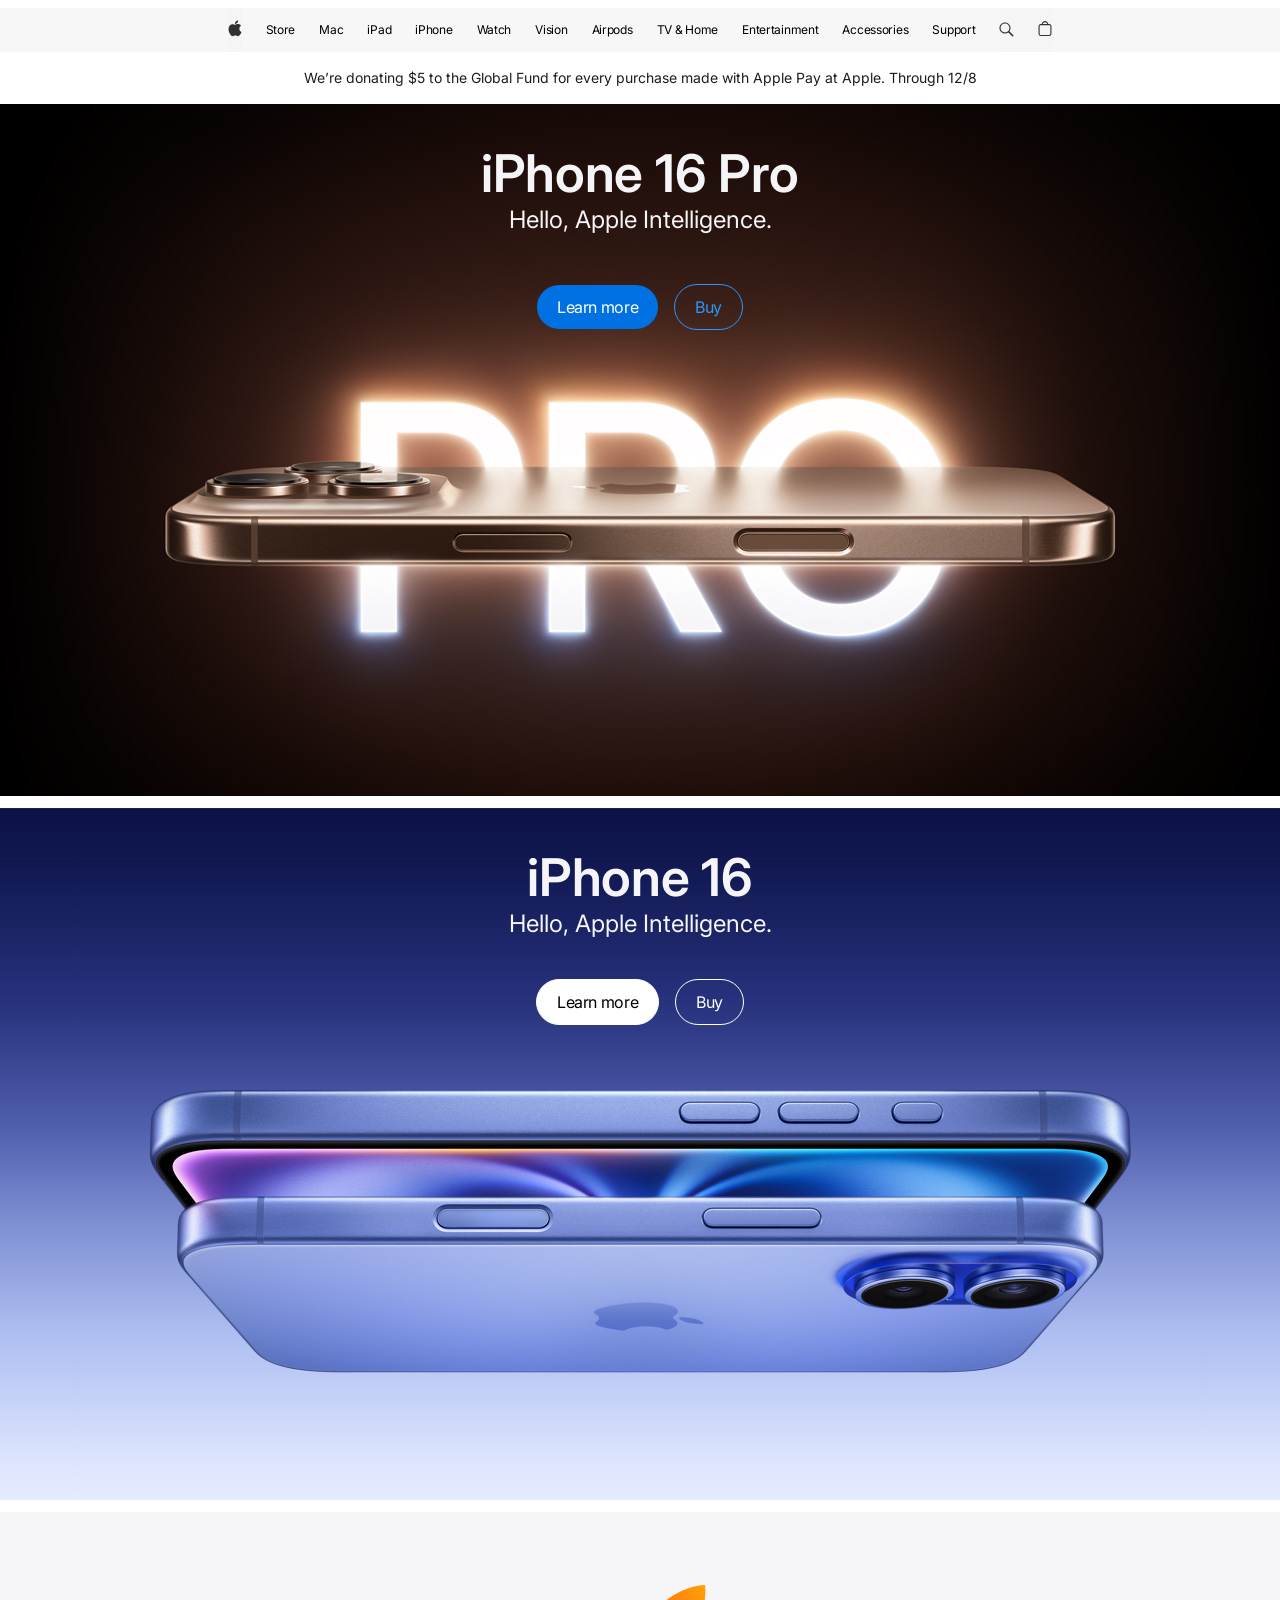
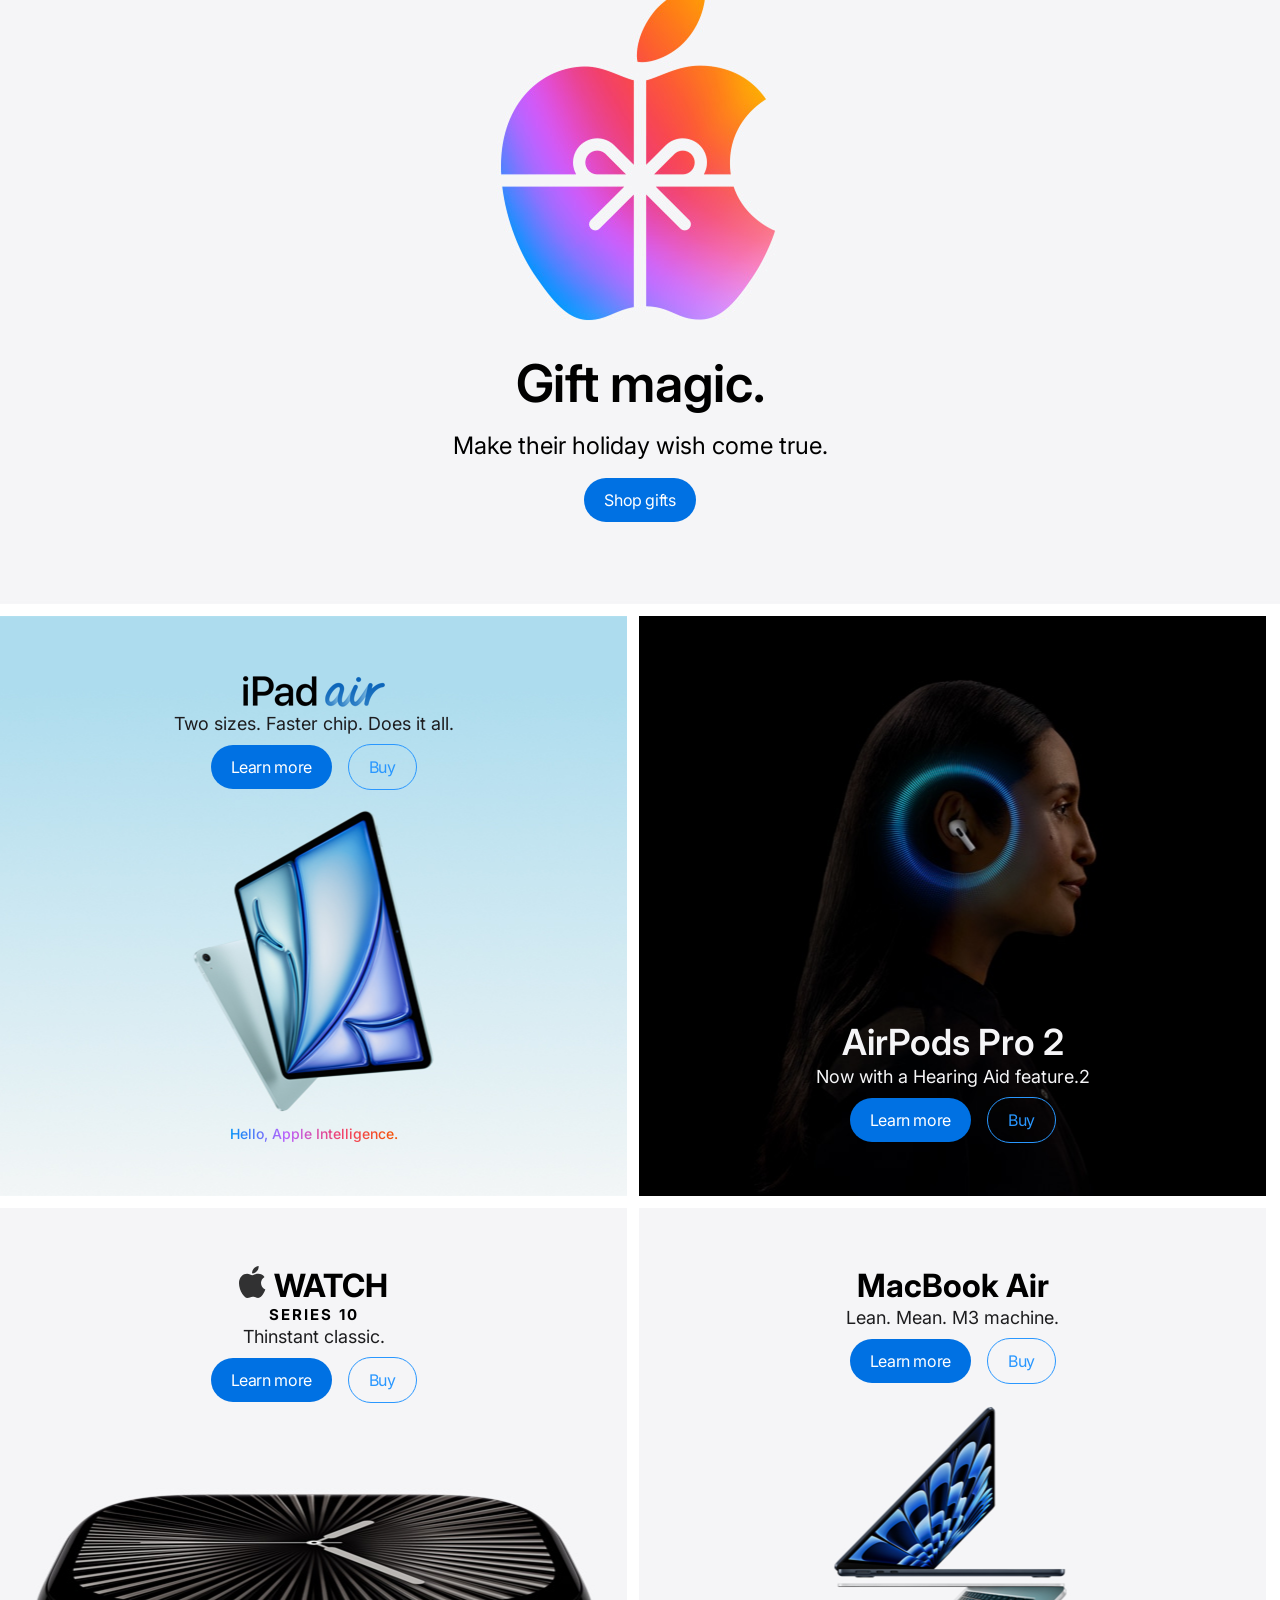
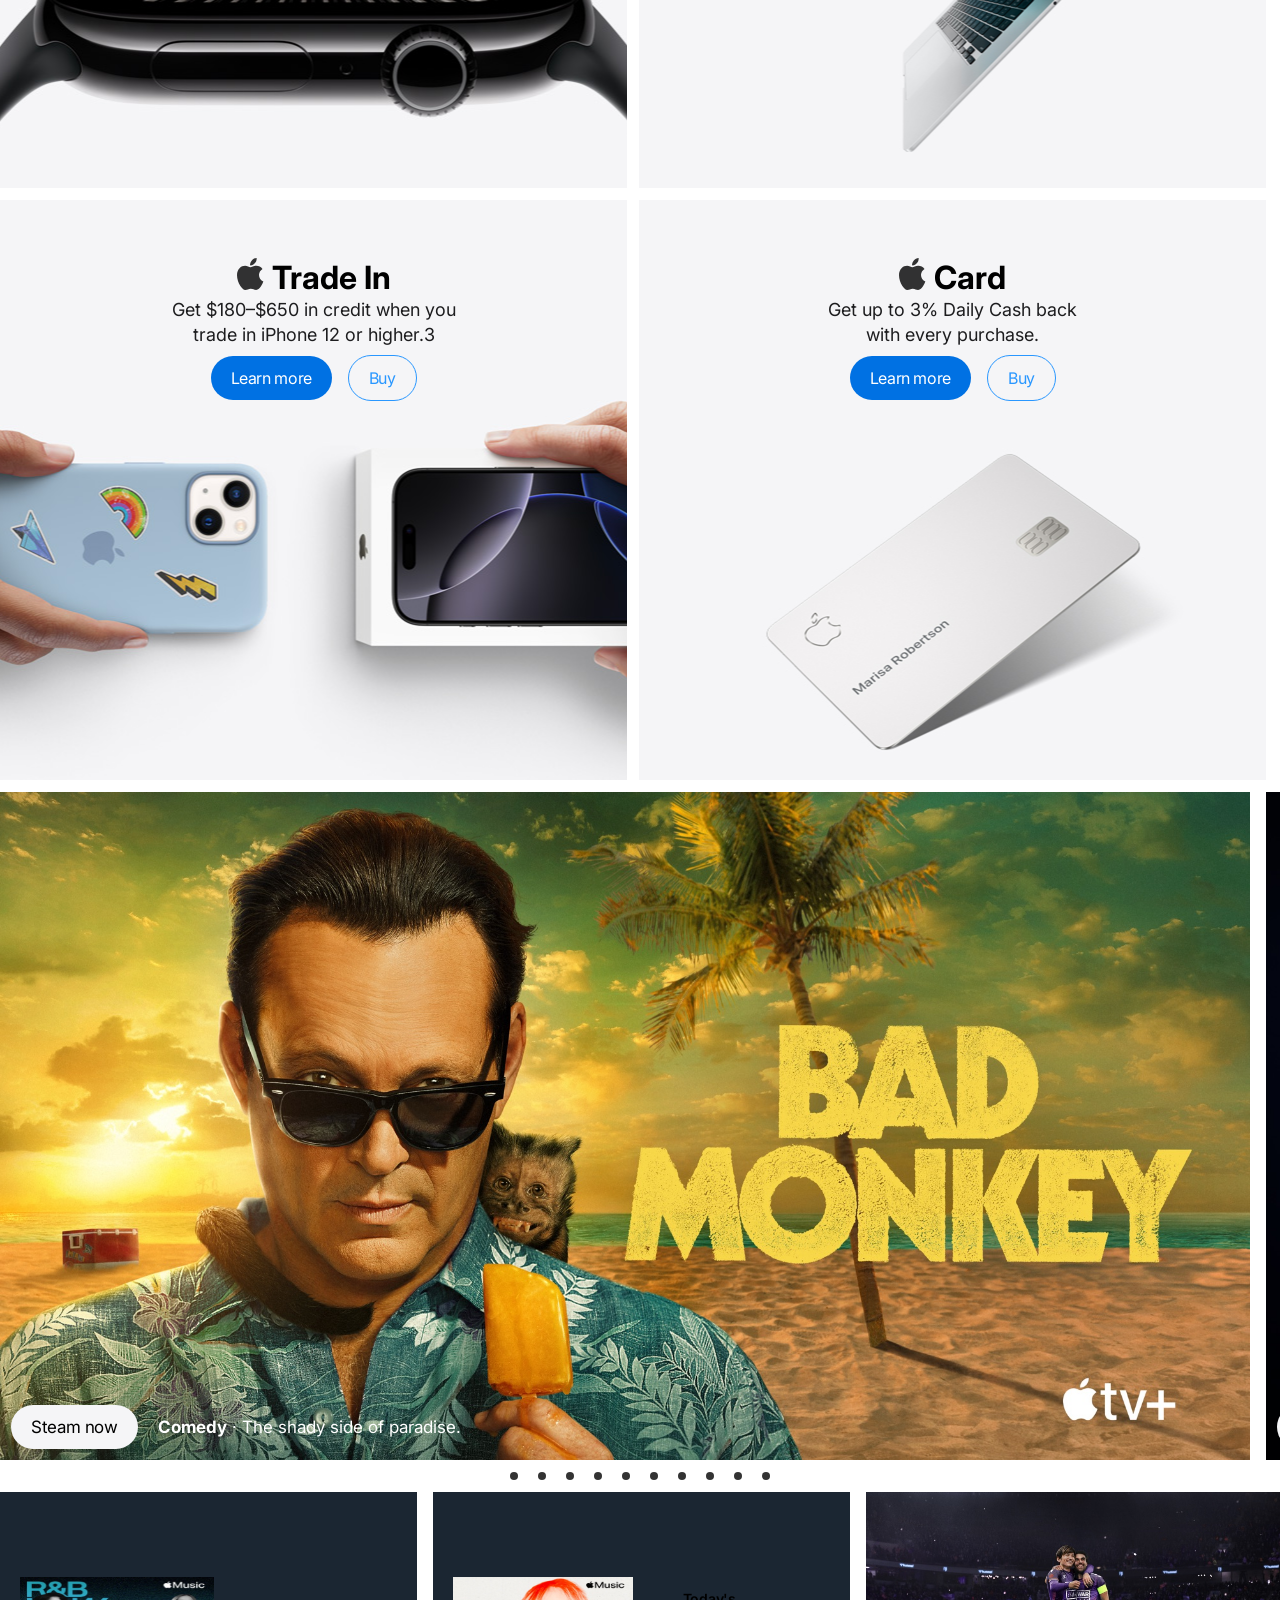
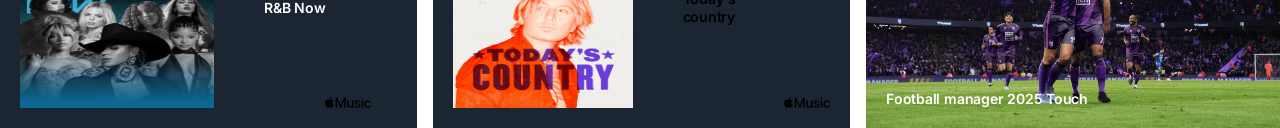
==== commit 5a250126: "final home" ====
--- a/index.html
+++ b/index.html
@@ -16,34 +16,35 @@
   <body>
     <div class="web">
       <nav class="headermenu">
-        <!-- <div class="logo"> -->
-        <div class="bars">
-          <svg
-            xmlns="http://www.w3.org/2000/svg"
-            width="14"
-            height="44"
-            viewBox="0 0 14 44"
-            fill="none"
-          >
-            <path
-              d="M13.0729 17.6825C12.5521 18.0014 12.1206 18.4473 11.8189 18.9783C11.5173 19.5094 11.3553 20.1083 11.3481 20.719C11.3502 21.4064 11.5538 22.078 11.9339 22.6508C12.3139 23.2236 12.8535 23.6723 13.486 23.9413C13.2367 24.7459 12.8676 25.5084 12.3912 26.2031C11.7096 27.1843 10.9969 28.1654 9.91254 28.1654C8.82814 28.1654 8.54924 27.5354 7.29954 27.5354C6.08084 27.5354 5.64704 28.1861 4.65554 28.1861C3.66404 28.1861 2.97214 27.2772 2.17684 26.1618C1.12631 24.5993 0.548948 22.7668 0.514038 20.8842C0.514038 17.7858 2.52804 16.1437 4.51094 16.1437C5.56444 16.1437 6.44234 16.8356 7.10334 16.8356C7.73334 16.8356 8.71454 16.1023 9.91254 16.1023C10.5285 16.0864 11.1389 16.2223 11.69 16.4978C12.2412 16.7734 12.7161 17.1802 13.0729 17.6825ZM9.34454 14.7907C9.87264 14.1695 10.1716 13.3859 10.1914 12.5707C10.1923 12.4633 10.1819 12.356 10.1604 12.2507C9.2533 12.3393 8.41444 12.7717 7.81594 13.4591C7.28275 14.0556 6.97254 14.8183 6.93804 15.6176C6.93844 15.7148 6.94883 15.8117 6.96904 15.9068C7.04055 15.9204 7.11316 15.9273 7.18594 15.9275C7.60401 15.8943 8.01095 15.7763 8.38204 15.5809C8.75312 15.3855 9.08058 15.1166 9.34454 14.7907Z"
-              fill="black"
-              fill-opacity="0.8"
-            />
-          </svg>
-        </div>
-        <div class="head-textnav">
-          <a class="head-text" href="">Store</a>
-          <a class="head-text" href="">Mac</a>
-          <a class="head-text" href="">iPad</a>
-          <a class="head-text" href="">iPhone</a>
-          <a class="head-text" href="">Watch</a>
-          <a class="head-text" href="">Vision</a>
-          <a class="head-text" href="">Airpods</a>
-          <a class="head-text" href="">TV & Home</a>
-          <a class="head-text" href="">Entertainment</a>
-          <a class="head-text" href="">Accessories</a>
-          <a class="head-text" href="">Support</a>
+        <div class="logo">
+          <div class="bars">
+            <svg
+              xmlns="http://www.w3.org/2000/svg"
+              width="14"
+              height="44"
+              viewBox="0 0 14 44"
+              fill="none"
+            >
+              <path
+                d="M13.0729 17.6825C12.5521 18.0014 12.1206 18.4473 11.8189 18.9783C11.5173 19.5094 11.3553 20.1083 11.3481 20.719C11.3502 21.4064 11.5538 22.078 11.9339 22.6508C12.3139 23.2236 12.8535 23.6723 13.486 23.9413C13.2367 24.7459 12.8676 25.5084 12.3912 26.2031C11.7096 27.1843 10.9969 28.1654 9.91254 28.1654C8.82814 28.1654 8.54924 27.5354 7.29954 27.5354C6.08084 27.5354 5.64704 28.1861 4.65554 28.1861C3.66404 28.1861 2.97214 27.2772 2.17684 26.1618C1.12631 24.5993 0.548948 22.7668 0.514038 20.8842C0.514038 17.7858 2.52804 16.1437 4.51094 16.1437C5.56444 16.1437 6.44234 16.8356 7.10334 16.8356C7.73334 16.8356 8.71454 16.1023 9.91254 16.1023C10.5285 16.0864 11.1389 16.2223 11.69 16.4978C12.2412 16.7734 12.7161 17.1802 13.0729 17.6825ZM9.34454 14.7907C9.87264 14.1695 10.1716 13.3859 10.1914 12.5707C10.1923 12.4633 10.1819 12.356 10.1604 12.2507C9.2533 12.3393 8.41444 12.7717 7.81594 13.4591C7.28275 14.0556 6.97254 14.8183 6.93804 15.6176C6.93844 15.7148 6.94883 15.8117 6.96904 15.9068C7.04055 15.9204 7.11316 15.9273 7.18594 15.9275C7.60401 15.8943 8.01095 15.7763 8.38204 15.5809C8.75312 15.3855 9.08058 15.1166 9.34454 14.7907Z"
+                fill="black"
+                fill-opacity="0.8"
+              />
+            </svg>
+          </div>
+          <div class="head-textnav">
+            <a class="head-text" href="">Store</a>
+            <a class="head-text" href="">Mac</a>
+            <a class="head-text" href="">iPad</a>
+            <a class="head-text" href="">iPhone</a>
+            <a class="head-text" href="">Watch</a>
+            <a class="head-text" href="">Vision</a>
+            <a class="head-text" href="">Airpods</a>
+            <a class="head-text" href="">TV & Home</a>
+            <a class="head-text" href="">Entertainment</a>
+            <a class="head-text" href="">Accessories</a>
+            <a class="head-text" href="">Support</a>
+          </div>
         </div>
         <div class="headbar">
           <svg
@@ -96,7 +97,6 @@
             />
           </svg>
         </div>
-        <!-- </div> -->
       </nav>
       <section class="headtitle">
         We’re donating $5 to the Global Fund for every purchase made with
--- a/style.css
+++ b/style.css
@@ -18,13 +18,18 @@
   display: flex;
   width: 100%;
   height: 44px;
-  justify-content: space-between;
+  justify-content: center;
   align-items: center;
   gap: 24px;
   background: rgba(245, 245, 247, 0.8);
   margin-top: 8px;
   padding: 15px;
 }
+.logo {
+  display: flex;
+  gap: 24px;
+  align-items: center;
+}
 .bars {
   display: flex;
   height: 44px;
@@ -52,7 +57,9 @@
 }
 .head-textnav {
   display: flex;
+  align-items: center;
   gap: 24px;
+  height: 44px;
 }
 .headtitle {
   display: flex;
@@ -280,6 +287,9 @@
   justify-content: flex-end;
   padding-bottom: 82px;
   margin-bottom: 12px;
+}
+.background31 {
+  display: none;
 }
 .frame3 {
   display: flex;
@@ -413,7 +423,6 @@
   background-clip: text;
   -webkit-background-clip: text;
   -webkit-text-fill-color: transparent;
-  padding-bottom: 53px;
 }
 #airpod {
   background-image: url("images/Figurehead.png");
--- a/tabletmobile.css
+++ b/tabletmobile.css
@@ -1,9 +1,7 @@
 .menubar {
   display: none;
 }
-.logo {
-  display: flex;
-}
+
 .background31 {
   display: none;
 }
@@ -21,6 +19,12 @@
   display: none;
 }
 @media (max-width: 768px) {
+  .headermenu {
+    display: flex;
+    justify-content: space-between;
+    align-items: center;
+    padding: 16px;
+  }
   .background4 {
     /* background-size: cover;
     display: block; */
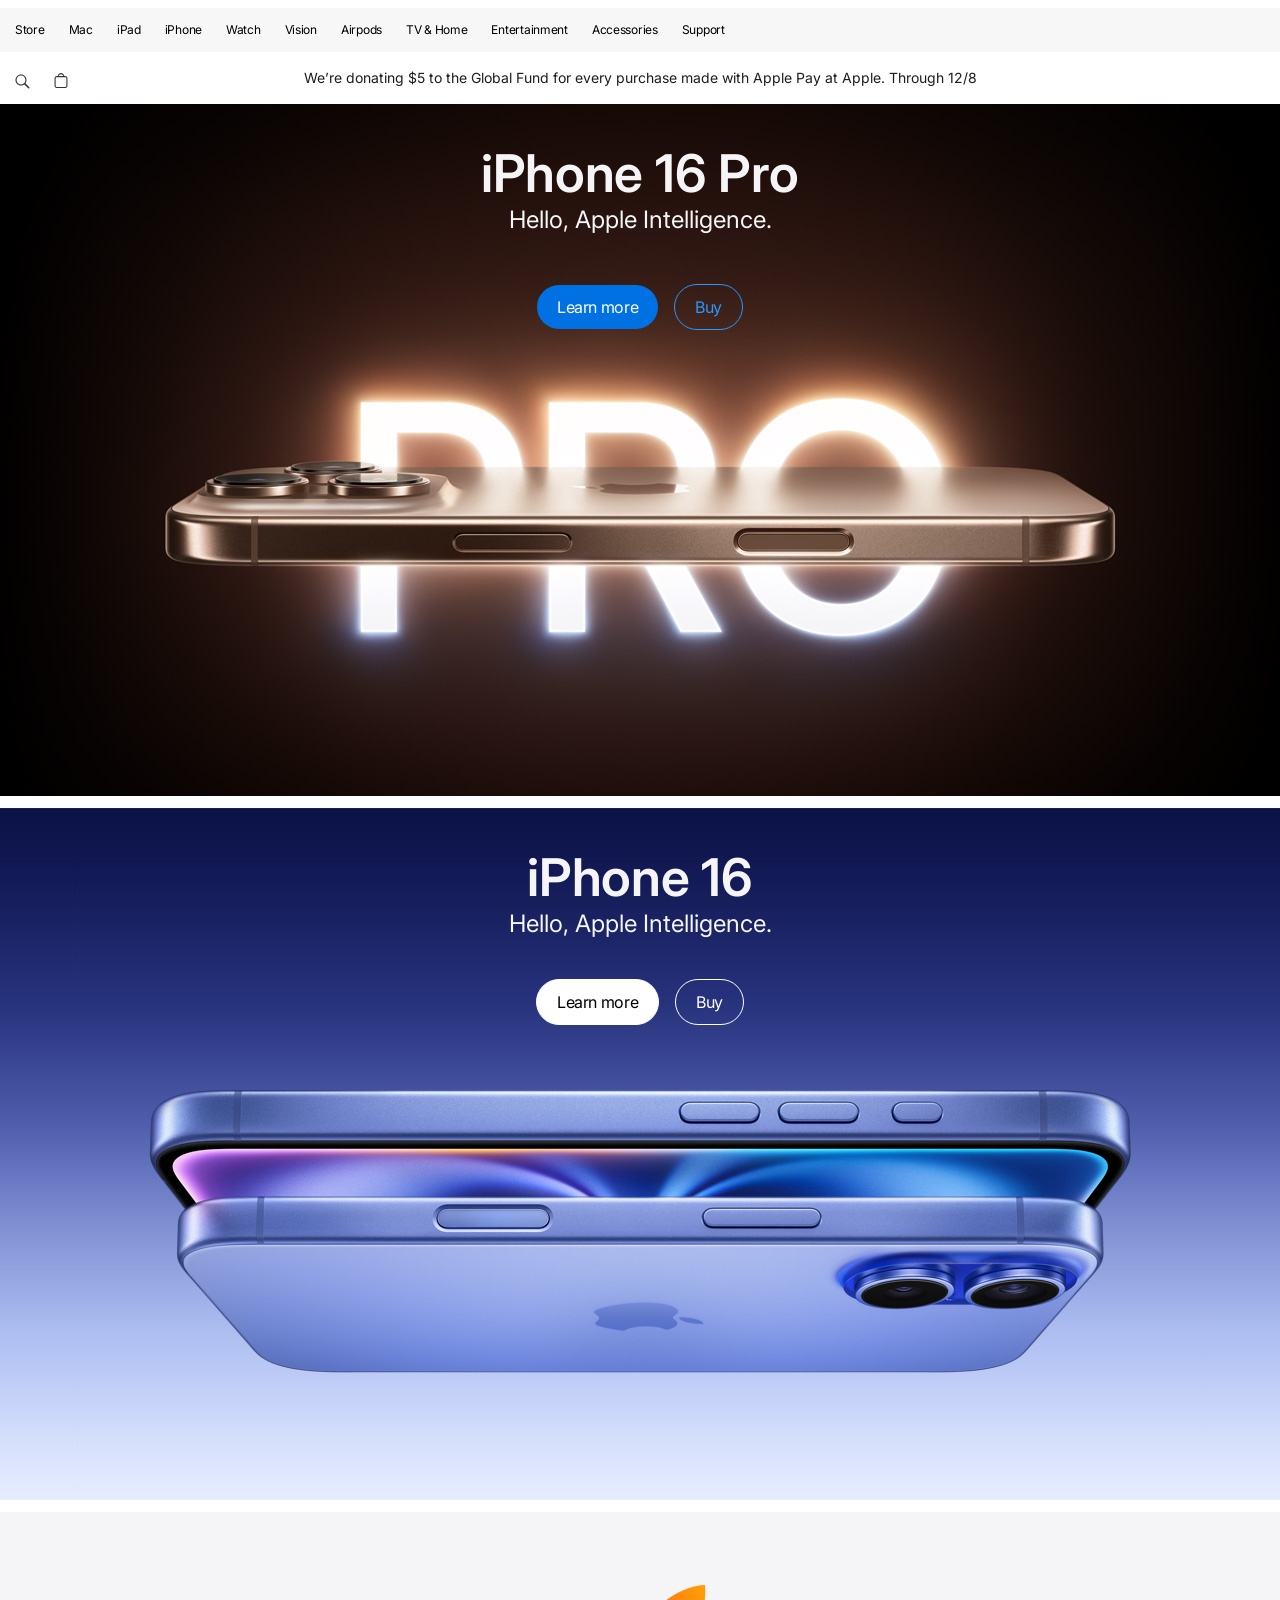
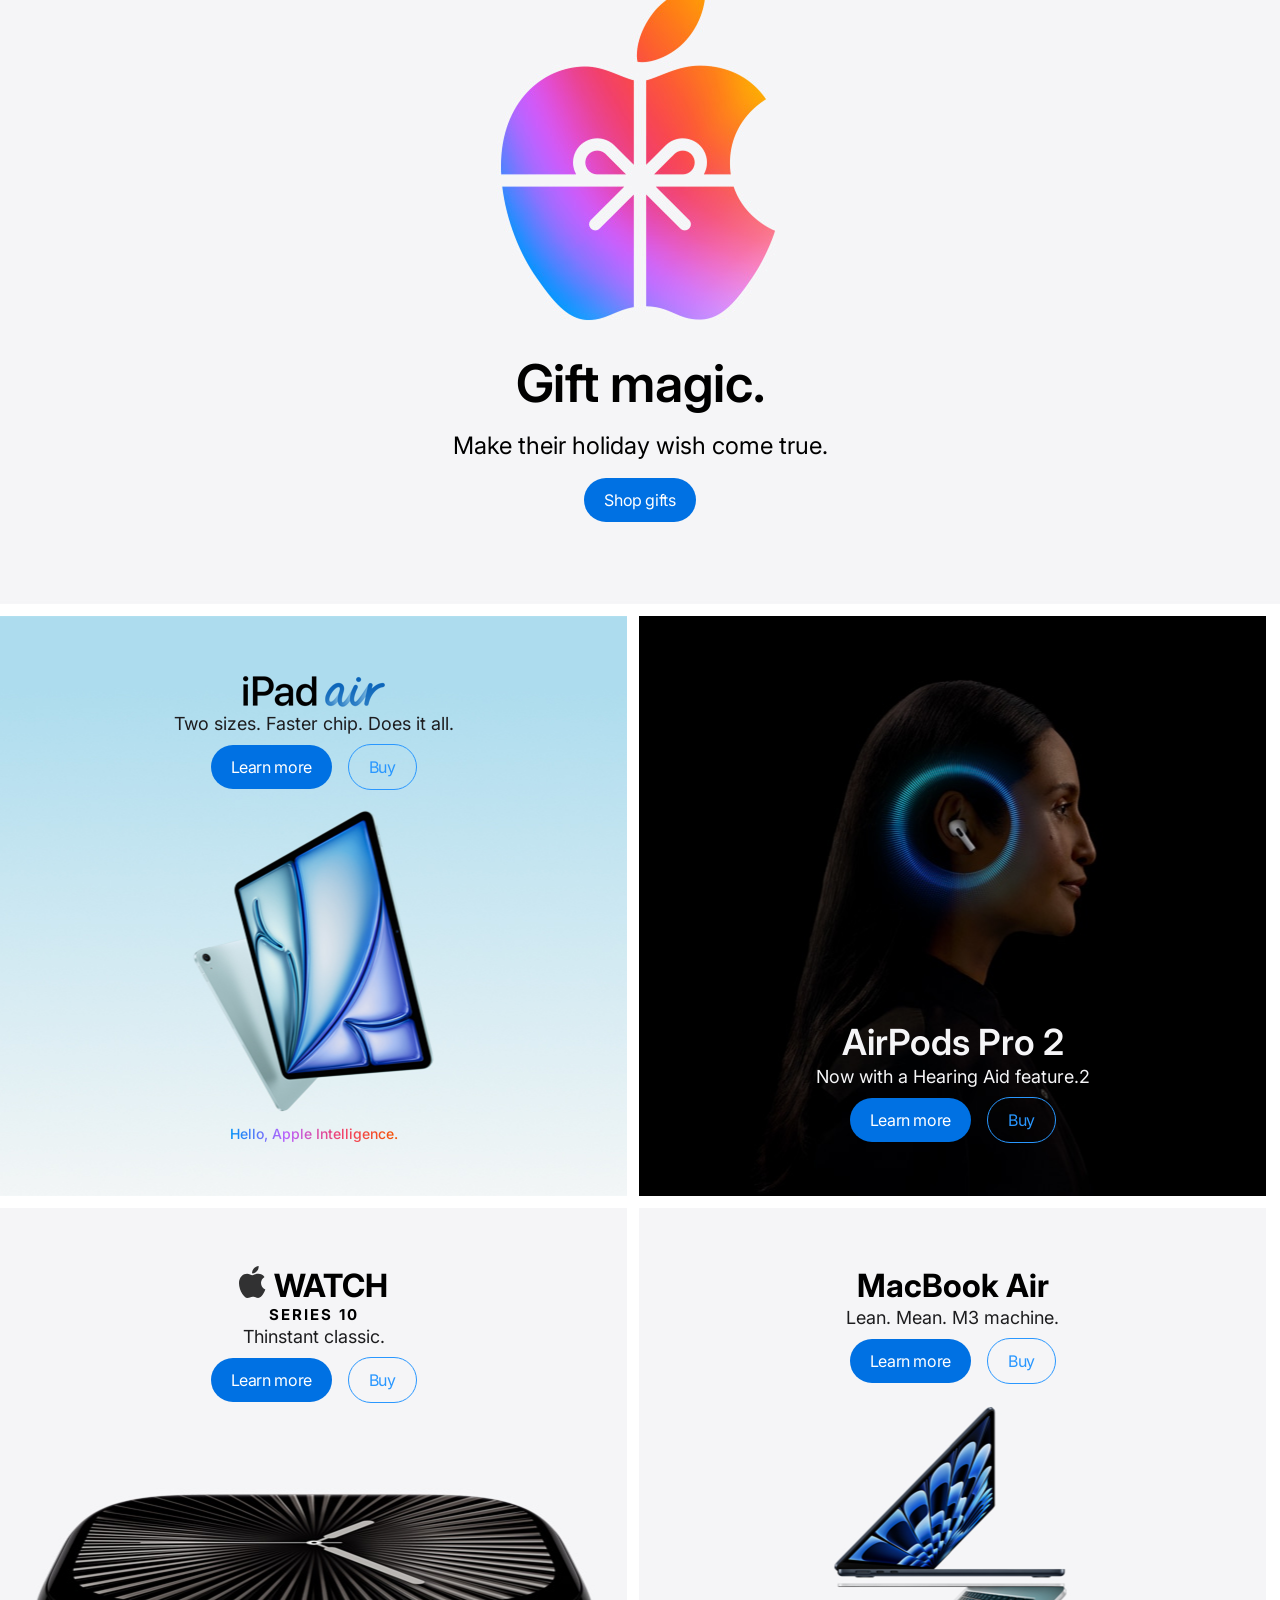
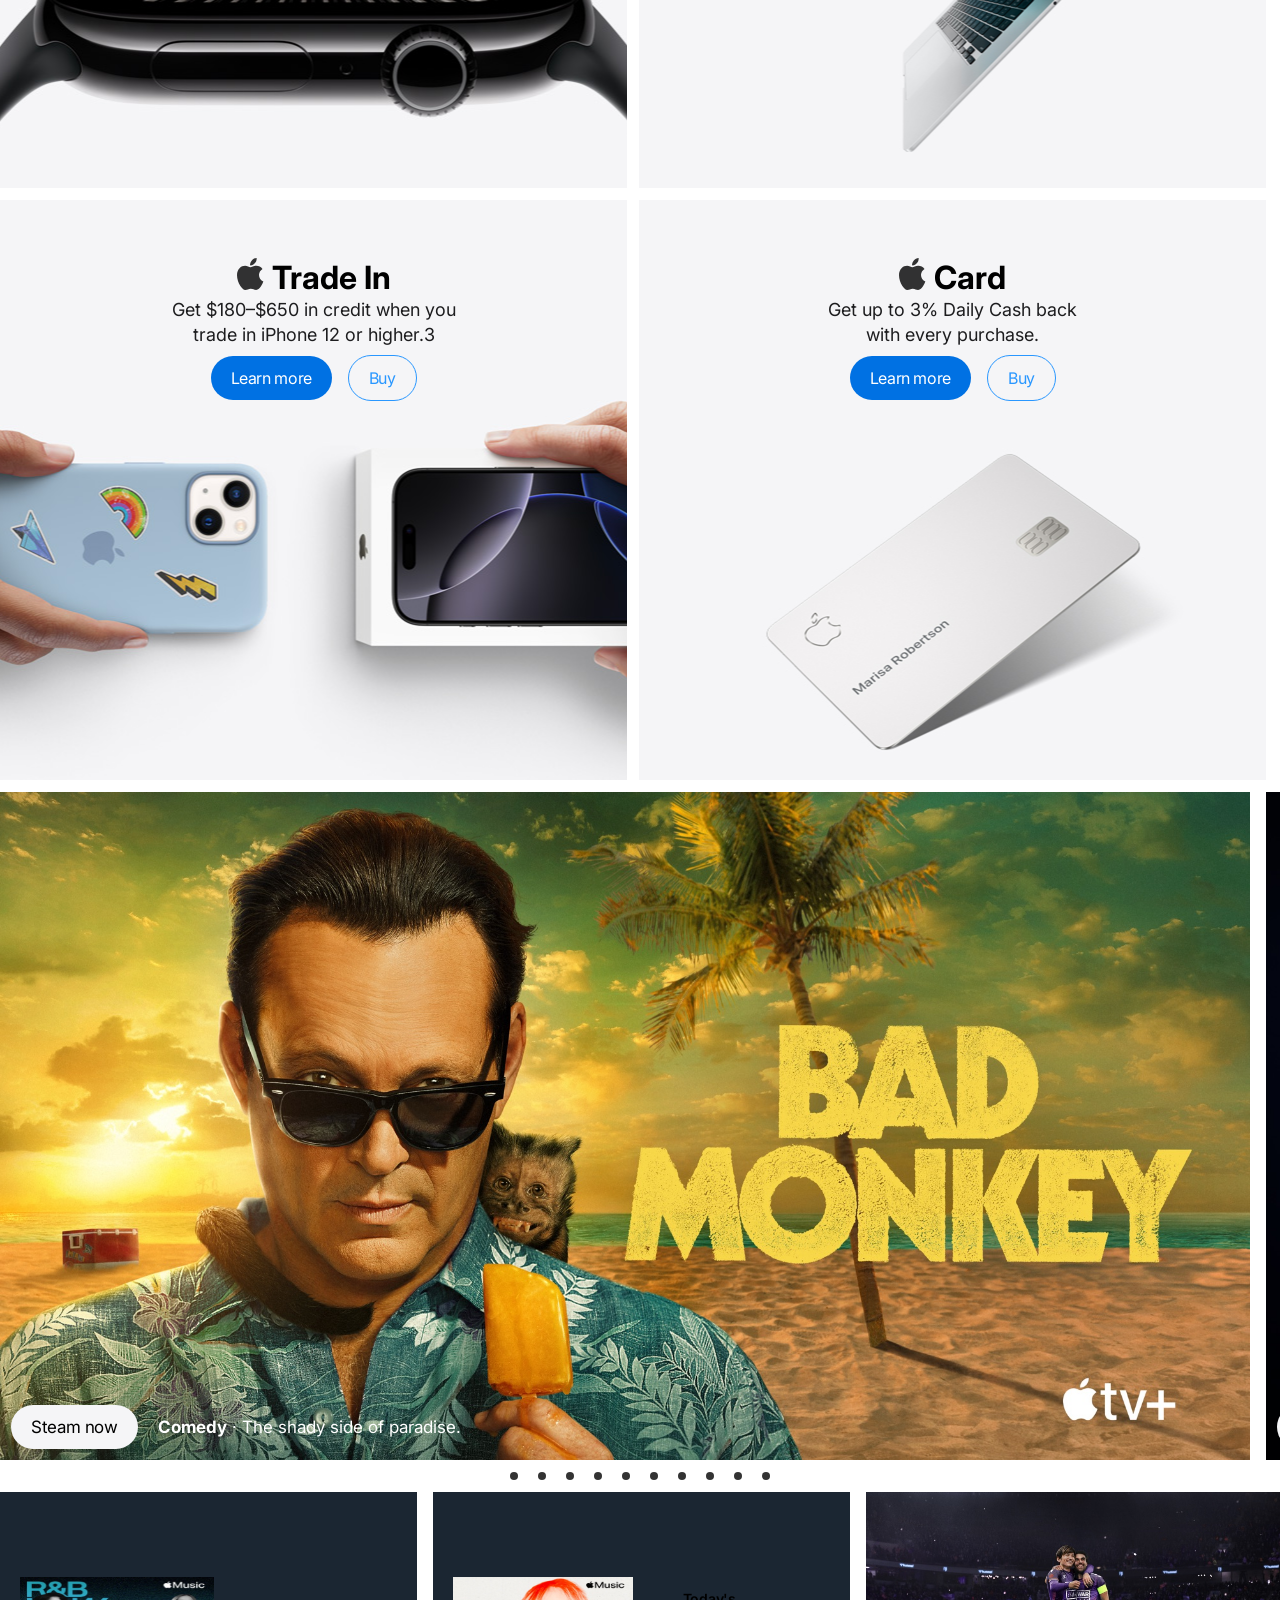
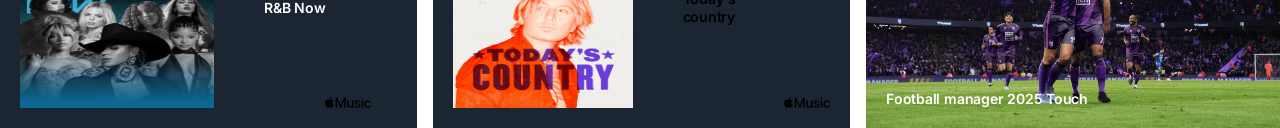
==== commit d082eb6c: "added indexjs" ====
--- a/index.html
+++ b/index.html
@@ -45,57 +45,57 @@
             <a class="head-text" href="">Accessories</a>
             <a class="head-text" href="">Support</a>
           </div>
-        </div>
-        <div class="headbar">
-          <svg
-            xmlns="http://www.w3.org/2000/svg"
-            width="15"
-            height="44px"
-            viewBox="0 0 15 44"
-            fill="none"
-          >
-            <path
-              d="M14.298 27.202L10.428 23.332C11.129 22.403 11.55 21.251 11.55 20C11.55 16.94 9.06095 14.45 5.99995 14.45C2.93995 14.45 0.449951 16.94 0.449951 20C0.449951 23.061 2.93995 25.55 5.99995 25.55C7.25095 25.55 8.40295 25.129 9.33195 24.428L13.202 28.298C13.353 28.449 13.552 28.526 13.75 28.526C13.948 28.526 14.146 28.45 14.298 28.298C14.601 27.995 14.601 27.505 14.298 27.202ZM1.54995 20C1.54995 17.546 3.54695 15.55 5.99995 15.55C8.45395 15.55 10.45 17.547 10.45 20C10.45 22.453 8.45395 24.45 5.99995 24.45C3.54595 24.45 1.54995 22.454 1.54995 20Z"
-              fill="black"
-              fill-opacity="0.8"
-            />
-          </svg>
-          <svg
-            xmlns="http://www.w3.org/2000/svg"
-            width="14"
-            height="44px"
-            viewBox="0 0 14 44"
-            fill="none"
-          >
-            <path
-              d="M11.3535 16.0283H10.333C10.2236 15.2173 9.82728 14.4723 9.21582 13.9284C8.60436 13.3845 7.81827 13.0776 7.00003 13.0635C6.18179 13.0776 5.3957 13.3845 4.78424 13.9284C4.17278 14.4723 3.77643 15.2173 3.66703 16.0283H2.64703C2.08582 16.0286 1.54769 16.2517 1.15078 16.6485C0.753865 17.0452 0.530612 17.5833 0.530029 18.1445V25.86C0.530532 26.4211 0.753634 26.9591 1.15038 27.356C1.54712 27.7528 2.08509 27.976 2.64623 27.9767H11.3532C11.9145 27.9762 12.4526 27.753 12.8495 27.3562C13.2463 26.9593 13.4695 26.4212 13.47 25.86V18.1445C13.4694 17.5834 13.2463 17.0454 12.8495 16.6486C12.4527 16.2519 11.9147 16.0288 11.3535 16.0283ZM7.00003 14.1631C7.52744 14.1745 8.03515 14.3656 8.43921 14.7048C8.84328 15.0439 9.11951 15.5108 9.22223 16.0283H4.77783C4.88055 15.5108 5.15678 15.0439 5.56085 14.7048C5.96491 14.3656 6.47262 14.1745 7.00003 14.1631ZM12.37 25.86C12.3697 26.1296 12.2626 26.388 12.072 26.5787C11.8814 26.7693 11.623 26.8767 11.3534 26.8771H2.64653C2.37697 26.8766 2.11859 26.7693 1.92804 26.5786C1.73749 26.388 1.63032 26.1295 1.63003 25.86V18.1445C1.63035 17.875 1.73755 17.6166 1.92814 17.426C2.11872 17.2354 2.37711 17.1282 2.64663 17.1279H11.3536C11.6231 17.1282 11.8815 17.2355 12.072 17.4261C12.2625 17.6166 12.3697 17.875 12.37 18.1445V25.86Z"
-              fill="black"
-              fill-opacity="0.8"
-            />
-          </svg>
-          <svg
-            class="menubar"
-            xmlns="http://www.w3.org/2000/svg"
-            width="18"
-            height="44"
-            viewBox="0 0 18 18"
-            fill="none"
-          >
-            <path
-              d="M2 12H16"
-              stroke="black"
-              stroke-width="1.2"
-              stroke-linecap="round"
-              stroke-linejoin="round"
-            />
-            <path
-              d="M2 5H16"
-              stroke="black"
-              stroke-width="1.2"
-              stroke-linecap="round"
-              stroke-linejoin="round"
-            />
-          </svg>
+          <div class="headbar">
+            <svg
+              xmlns="http://www.w3.org/2000/svg"
+              width="15"
+              height="44px"
+              viewBox="0 0 15 44"
+              fill="none"
+            >
+              <path
+                d="M14.298 27.202L10.428 23.332C11.129 22.403 11.55 21.251 11.55 20C11.55 16.94 9.06095 14.45 5.99995 14.45C2.93995 14.45 0.449951 16.94 0.449951 20C0.449951 23.061 2.93995 25.55 5.99995 25.55C7.25095 25.55 8.40295 25.129 9.33195 24.428L13.202 28.298C13.353 28.449 13.552 28.526 13.75 28.526C13.948 28.526 14.146 28.45 14.298 28.298C14.601 27.995 14.601 27.505 14.298 27.202ZM1.54995 20C1.54995 17.546 3.54695 15.55 5.99995 15.55C8.45395 15.55 10.45 17.547 10.45 20C10.45 22.453 8.45395 24.45 5.99995 24.45C3.54595 24.45 1.54995 22.454 1.54995 20Z"
+                fill="black"
+                fill-opacity="0.8"
+              />
+            </svg>
+            <svg
+              xmlns="http://www.w3.org/2000/svg"
+              width="14"
+              height="44px"
+              viewBox="0 0 14 44"
+              fill="none"
+            >
+              <path
+                d="M11.3535 16.0283H10.333C10.2236 15.2173 9.82728 14.4723 9.21582 13.9284C8.60436 13.3845 7.81827 13.0776 7.00003 13.0635C6.18179 13.0776 5.3957 13.3845 4.78424 13.9284C4.17278 14.4723 3.77643 15.2173 3.66703 16.0283H2.64703C2.08582 16.0286 1.54769 16.2517 1.15078 16.6485C0.753865 17.0452 0.530612 17.5833 0.530029 18.1445V25.86C0.530532 26.4211 0.753634 26.9591 1.15038 27.356C1.54712 27.7528 2.08509 27.976 2.64623 27.9767H11.3532C11.9145 27.9762 12.4526 27.753 12.8495 27.3562C13.2463 26.9593 13.4695 26.4212 13.47 25.86V18.1445C13.4694 17.5834 13.2463 17.0454 12.8495 16.6486C12.4527 16.2519 11.9147 16.0288 11.3535 16.0283ZM7.00003 14.1631C7.52744 14.1745 8.03515 14.3656 8.43921 14.7048C8.84328 15.0439 9.11951 15.5108 9.22223 16.0283H4.77783C4.88055 15.5108 5.15678 15.0439 5.56085 14.7048C5.96491 14.3656 6.47262 14.1745 7.00003 14.1631ZM12.37 25.86C12.3697 26.1296 12.2626 26.388 12.072 26.5787C11.8814 26.7693 11.623 26.8767 11.3534 26.8771H2.64653C2.37697 26.8766 2.11859 26.7693 1.92804 26.5786C1.73749 26.388 1.63032 26.1295 1.63003 25.86V18.1445C1.63035 17.875 1.73755 17.6166 1.92814 17.426C2.11872 17.2354 2.37711 17.1282 2.64663 17.1279H11.3536C11.6231 17.1282 11.8815 17.2355 12.072 17.4261C12.2625 17.6166 12.3697 17.875 12.37 18.1445V25.86Z"
+                fill="black"
+                fill-opacity="0.8"
+              />
+            </svg>
+            <svg
+              class="menubar"
+              xmlns="http://www.w3.org/2000/svg"
+              width="18"
+              height="44"
+              viewBox="0 0 18 18"
+              fill="none"
+            >
+              <path
+                d="M2 12H16"
+                stroke="black"
+                stroke-width="1.2"
+                stroke-linecap="round"
+                stroke-linejoin="round"
+              />
+              <path
+                d="M2 5H16"
+                stroke="black"
+                stroke-width="1.2"
+                stroke-linecap="round"
+                stroke-linejoin="round"
+              />
+            </svg>
+          </div>
         </div>
       </nav>
       <section class="headtitle">
--- a/style.css
+++ b/style.css
@@ -18,18 +18,13 @@
   display: flex;
   width: 100%;
   height: 44px;
-  justify-content: center;
+  justify-content: space-between;
   align-items: center;
   gap: 24px;
   background: rgba(245, 245, 247, 0.8);
   margin-top: 8px;
   padding: 15px;
 }
-.logo {
-  display: flex;
-  gap: 24px;
-  align-items: center;
-}
 .bars {
   display: flex;
   height: 44px;
@@ -41,7 +36,6 @@
 .headbar {
   display: flex;
   gap: 24px;
-  background: rgba(245, 245, 247, 0.8);
 }
 .head-text {
   color: #000;
@@ -57,9 +51,7 @@
 }
 .head-textnav {
   display: flex;
-  align-items: center;
   gap: 24px;
-  height: 44px;
 }
 .headtitle {
   display: flex;
@@ -287,9 +279,6 @@
   justify-content: flex-end;
   padding-bottom: 82px;
   margin-bottom: 12px;
-}
-.background31 {
-  display: none;
 }
 .frame3 {
   display: flex;
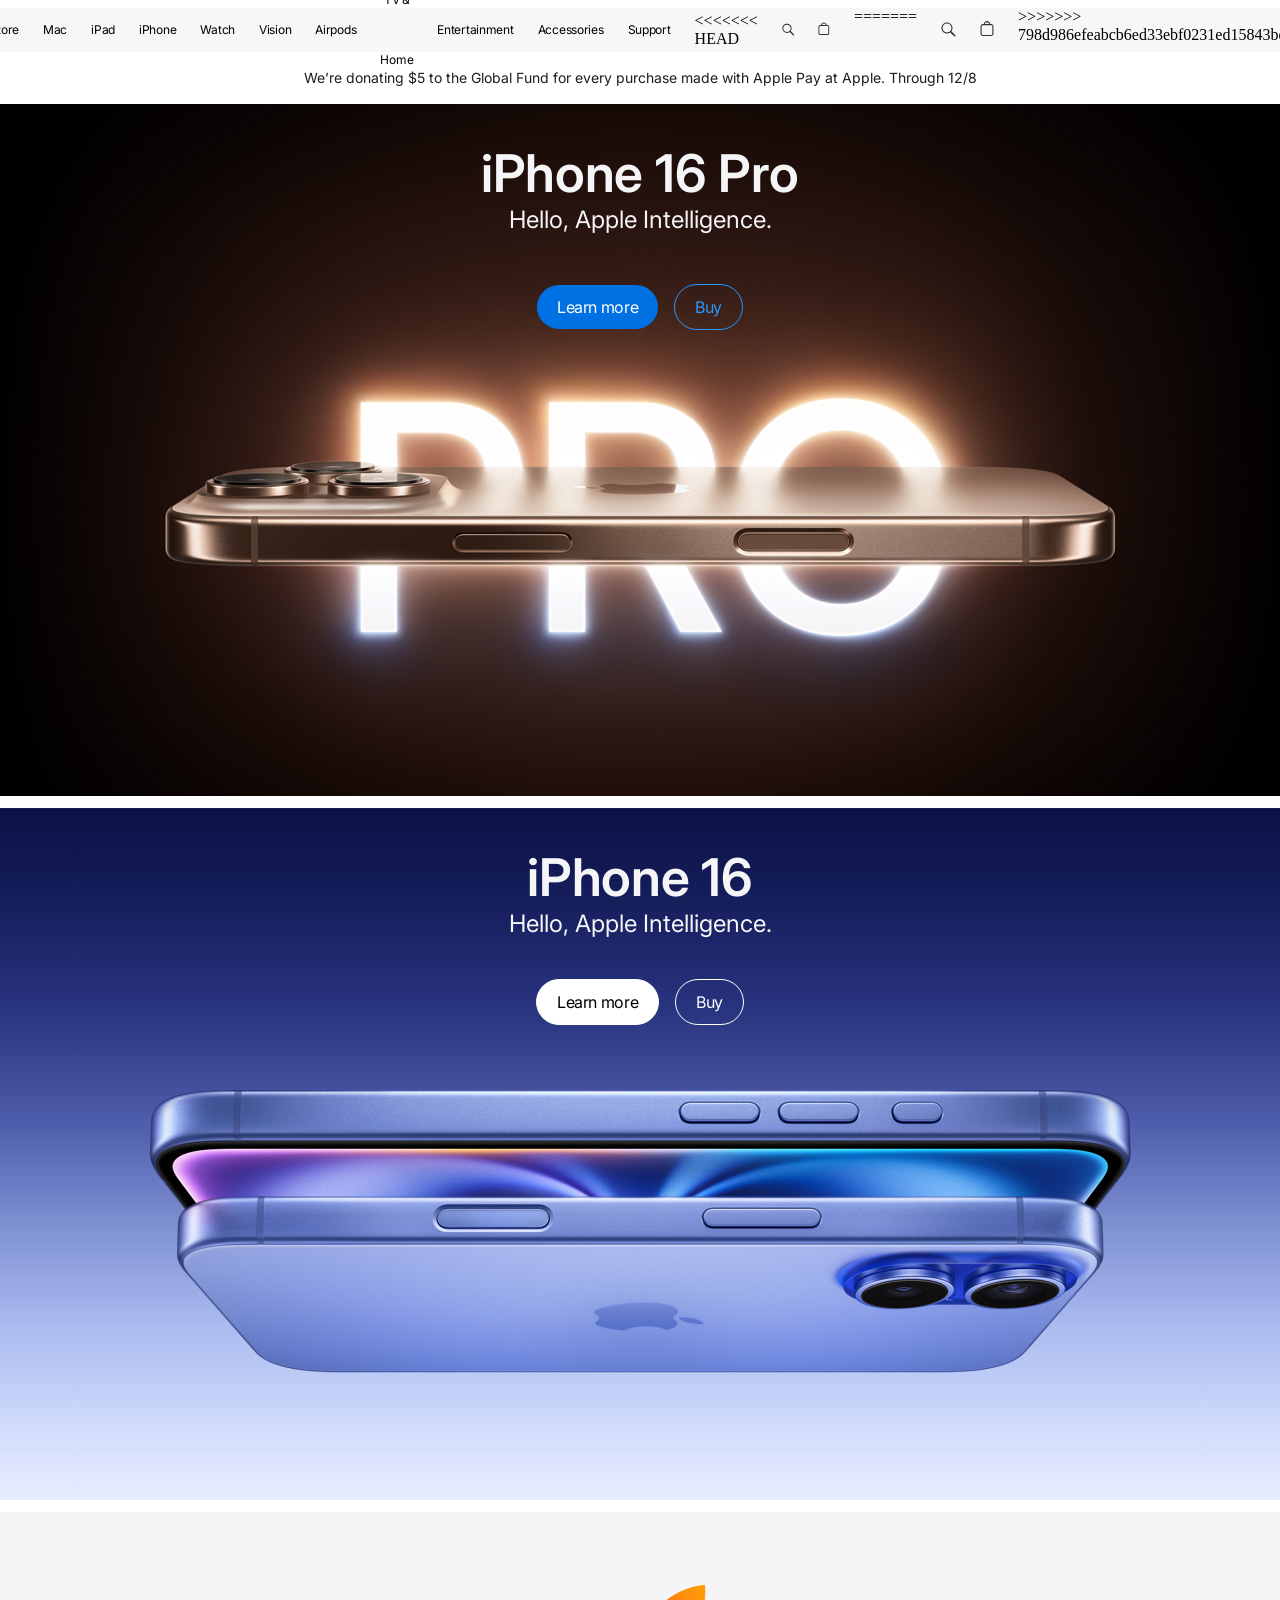
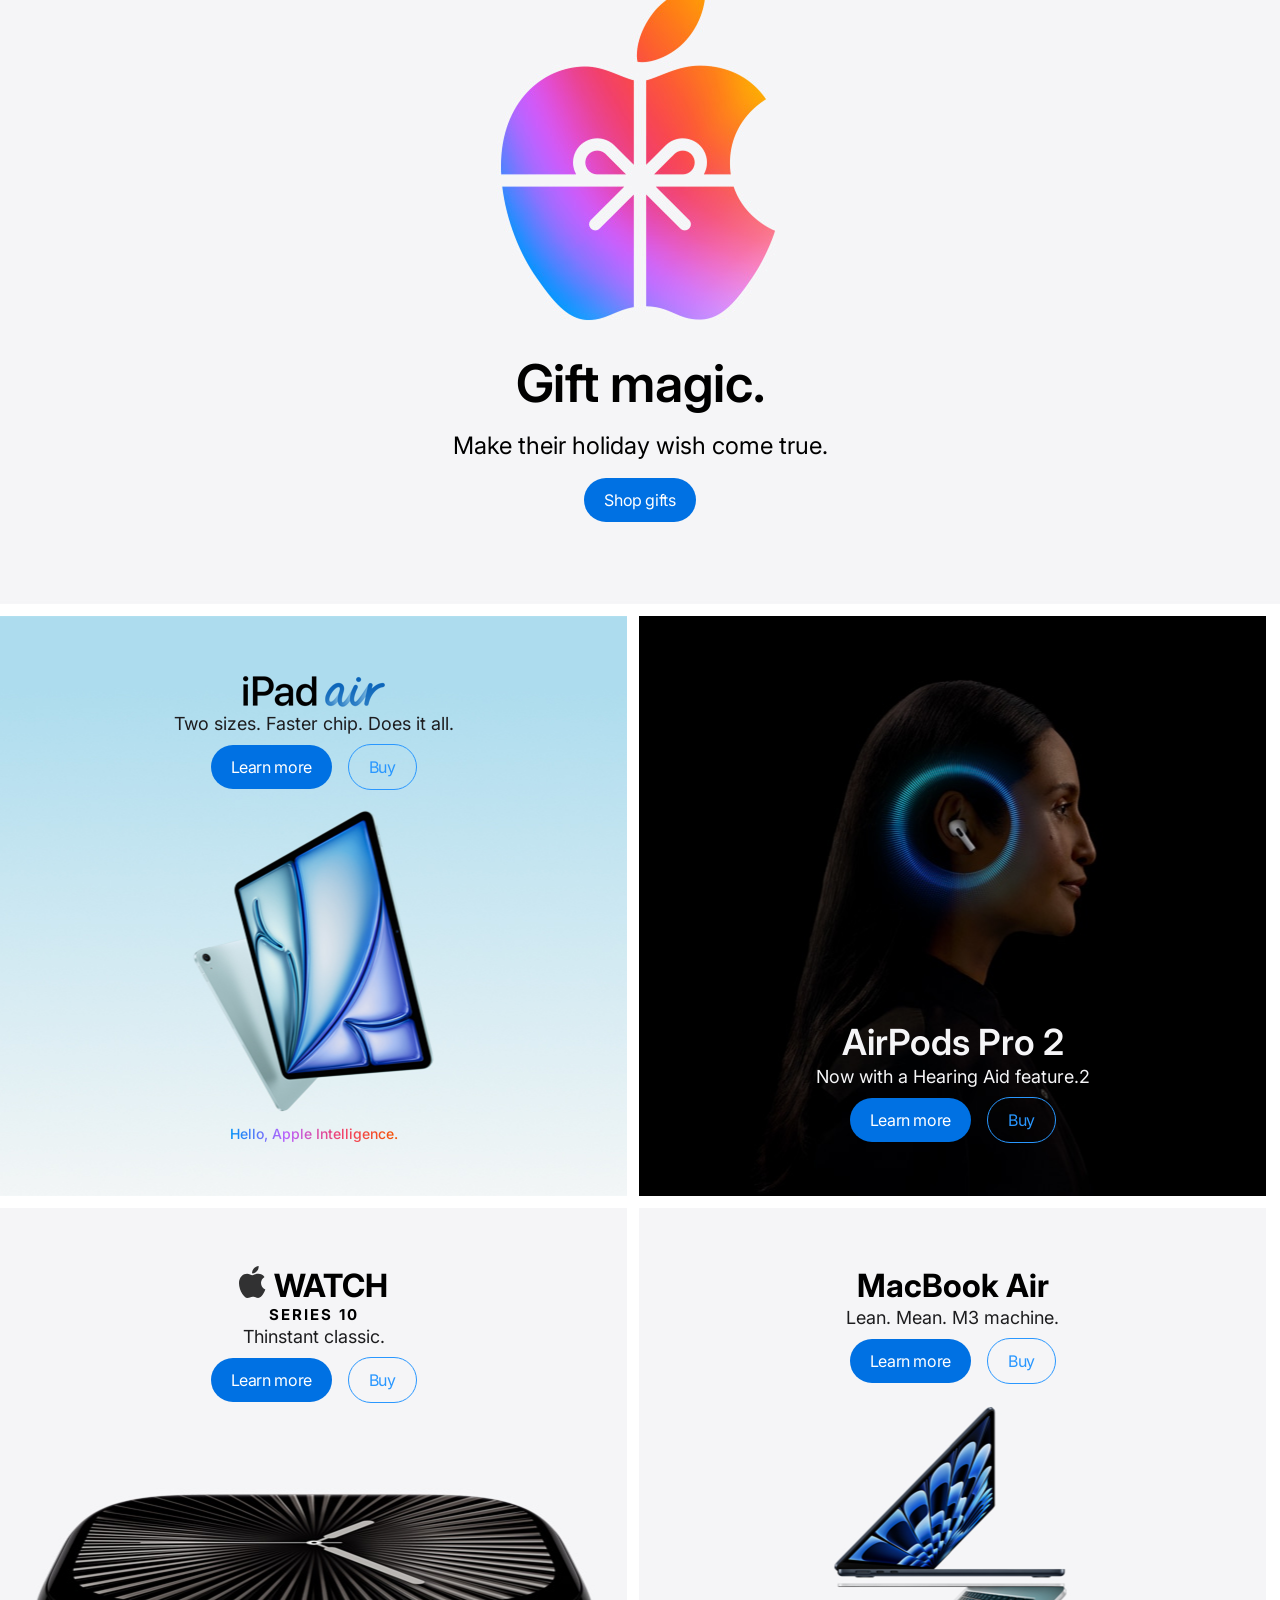
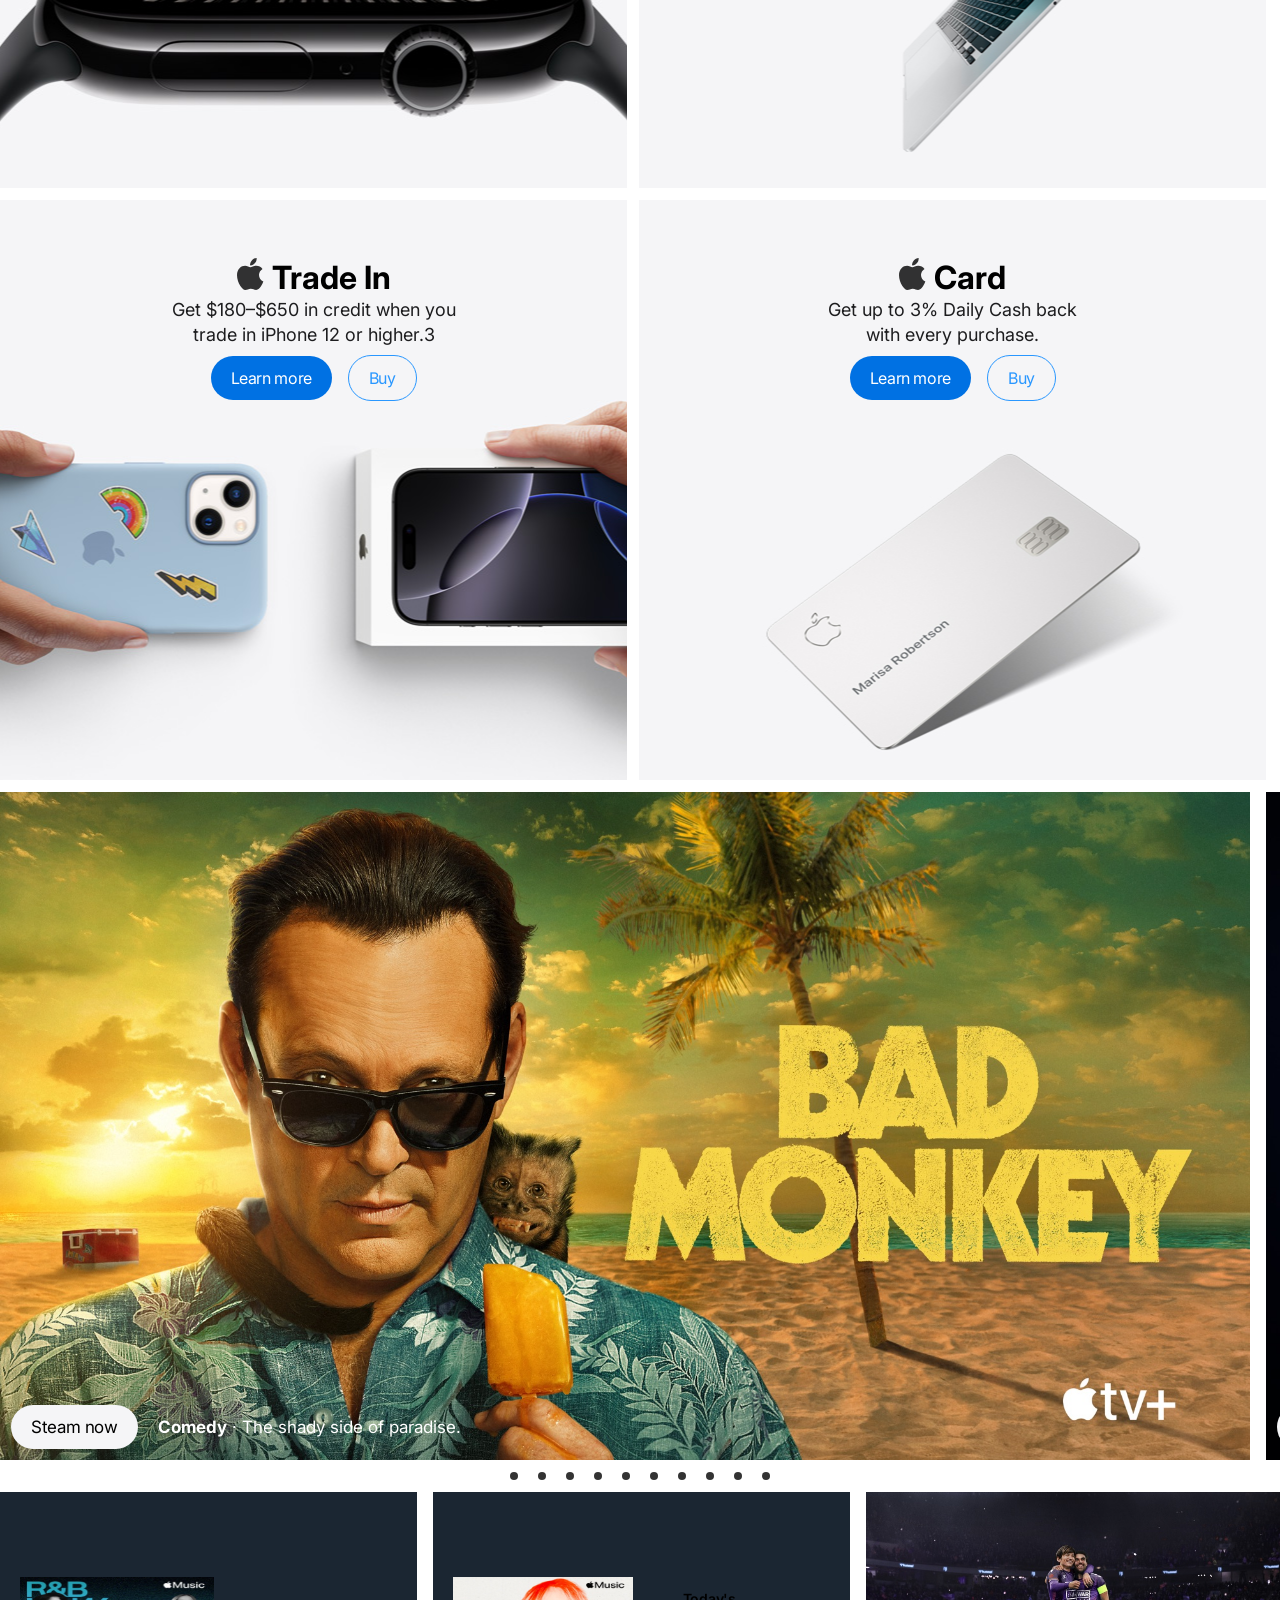
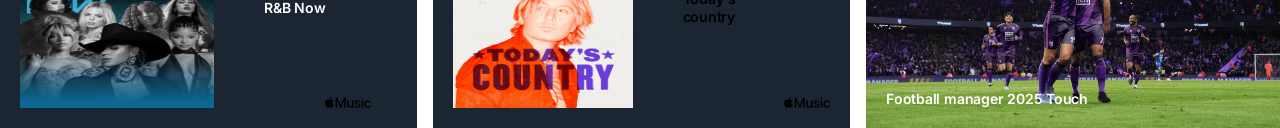
==== commit 648a4497: "sunday" ====
--- a/index.html
+++ b/index.html
@@ -45,6 +45,59 @@
             <a class="head-text" href="">Accessories</a>
             <a class="head-text" href="">Support</a>
           </div>
+<<<<<<< HEAD
+        </div>
+        <div class="headbar">
+          <svg
+            xmlns="http://www.w3.org/2000/svg"
+            width="15"
+            height="44px"
+            viewBox="0 0 15 44"
+            fill="none"
+          >
+            <path
+              d="M14.298 27.202L10.428 23.332C11.129 22.403 11.55 21.251 11.55 20C11.55 16.94 9.06095 14.45 5.99995 14.45C2.93995 14.45 0.449951 16.94 0.449951 20C0.449951 23.061 2.93995 25.55 5.99995 25.55C7.25095 25.55 8.40295 25.129 9.33195 24.428L13.202 28.298C13.353 28.449 13.552 28.526 13.75 28.526C13.948 28.526 14.146 28.45 14.298 28.298C14.601 27.995 14.601 27.505 14.298 27.202ZM1.54995 20C1.54995 17.546 3.54695 15.55 5.99995 15.55C8.45395 15.55 10.45 17.547 10.45 20C10.45 22.453 8.45395 24.45 5.99995 24.45C3.54595 24.45 1.54995 22.454 1.54995 20Z"
+              fill="black"
+              fill-opacity="0.8"
+            />
+          </svg>
+          <svg
+            xmlns="http://www.w3.org/2000/svg"
+            width="14"
+            height="44px"
+            viewBox="0 0 14 44"
+            fill="none"
+          >
+            <path
+              d="M11.3535 16.0283H10.333C10.2236 15.2173 9.82728 14.4723 9.21582 13.9284C8.60436 13.3845 7.81827 13.0776 7.00003 13.0635C6.18179 13.0776 5.3957 13.3845 4.78424 13.9284C4.17278 14.4723 3.77643 15.2173 3.66703 16.0283H2.64703C2.08582 16.0286 1.54769 16.2517 1.15078 16.6485C0.753865 17.0452 0.530612 17.5833 0.530029 18.1445V25.86C0.530532 26.4211 0.753634 26.9591 1.15038 27.356C1.54712 27.7528 2.08509 27.976 2.64623 27.9767H11.3532C11.9145 27.9762 12.4526 27.753 12.8495 27.3562C13.2463 26.9593 13.4695 26.4212 13.47 25.86V18.1445C13.4694 17.5834 13.2463 17.0454 12.8495 16.6486C12.4527 16.2519 11.9147 16.0288 11.3535 16.0283ZM7.00003 14.1631C7.52744 14.1745 8.03515 14.3656 8.43921 14.7048C8.84328 15.0439 9.11951 15.5108 9.22223 16.0283H4.77783C4.88055 15.5108 5.15678 15.0439 5.56085 14.7048C5.96491 14.3656 6.47262 14.1745 7.00003 14.1631ZM12.37 25.86C12.3697 26.1296 12.2626 26.388 12.072 26.5787C11.8814 26.7693 11.623 26.8767 11.3534 26.8771H2.64653C2.37697 26.8766 2.11859 26.7693 1.92804 26.5786C1.73749 26.388 1.63032 26.1295 1.63003 25.86V18.1445C1.63035 17.875 1.73755 17.6166 1.92814 17.426C2.11872 17.2354 2.37711 17.1282 2.64663 17.1279H11.3536C11.6231 17.1282 11.8815 17.2355 12.072 17.4261C12.2625 17.6166 12.3697 17.875 12.37 18.1445V25.86Z"
+              fill="black"
+              fill-opacity="0.8"
+            />
+          </svg>
+          <svg
+            class="menubar"
+            xmlns="http://www.w3.org/2000/svg"
+            width="18"
+            height="44"
+            viewBox="0 0 18 18"
+            fill="none"
+          >
+            <path
+              d="M2 12H16"
+              stroke="black"
+              stroke-width="1.2"
+              stroke-linecap="round"
+              stroke-linejoin="round"
+            />
+            <path
+              d="M2 5H16"
+              stroke="black"
+              stroke-width="1.2"
+              stroke-linecap="round"
+              stroke-linejoin="round"
+            />
+          </svg>
+=======
           <div class="headbar">
             <svg
               xmlns="http://www.w3.org/2000/svg"
@@ -96,6 +149,7 @@
               />
             </svg>
           </div>
+>>>>>>> 798d986efeabcb6ed33ebf0231ed15843bd4219f
         </div>
       </nav>
       <section class="headtitle">
--- a/style.css
+++ b/style.css
@@ -18,13 +18,18 @@
   display: flex;
   width: 100%;
   height: 44px;
-  justify-content: space-between;
+  justify-content: center;
   align-items: center;
   gap: 24px;
   background: rgba(245, 245, 247, 0.8);
   margin-top: 8px;
   padding: 15px;
 }
+.logo {
+  display: flex;
+  gap: 24px;
+  align-items: center;
+}
 .bars {
   display: flex;
   height: 44px;
@@ -51,7 +56,9 @@
 }
 .head-textnav {
   display: flex;
+  align-items: center;
   gap: 24px;
+  height: 44px;
 }
 .headtitle {
   display: flex;
@@ -279,6 +286,9 @@
   justify-content: flex-end;
   padding-bottom: 82px;
   margin-bottom: 12px;
+}
+.background31 {
+  display: none;
 }
 .frame3 {
   display: flex;
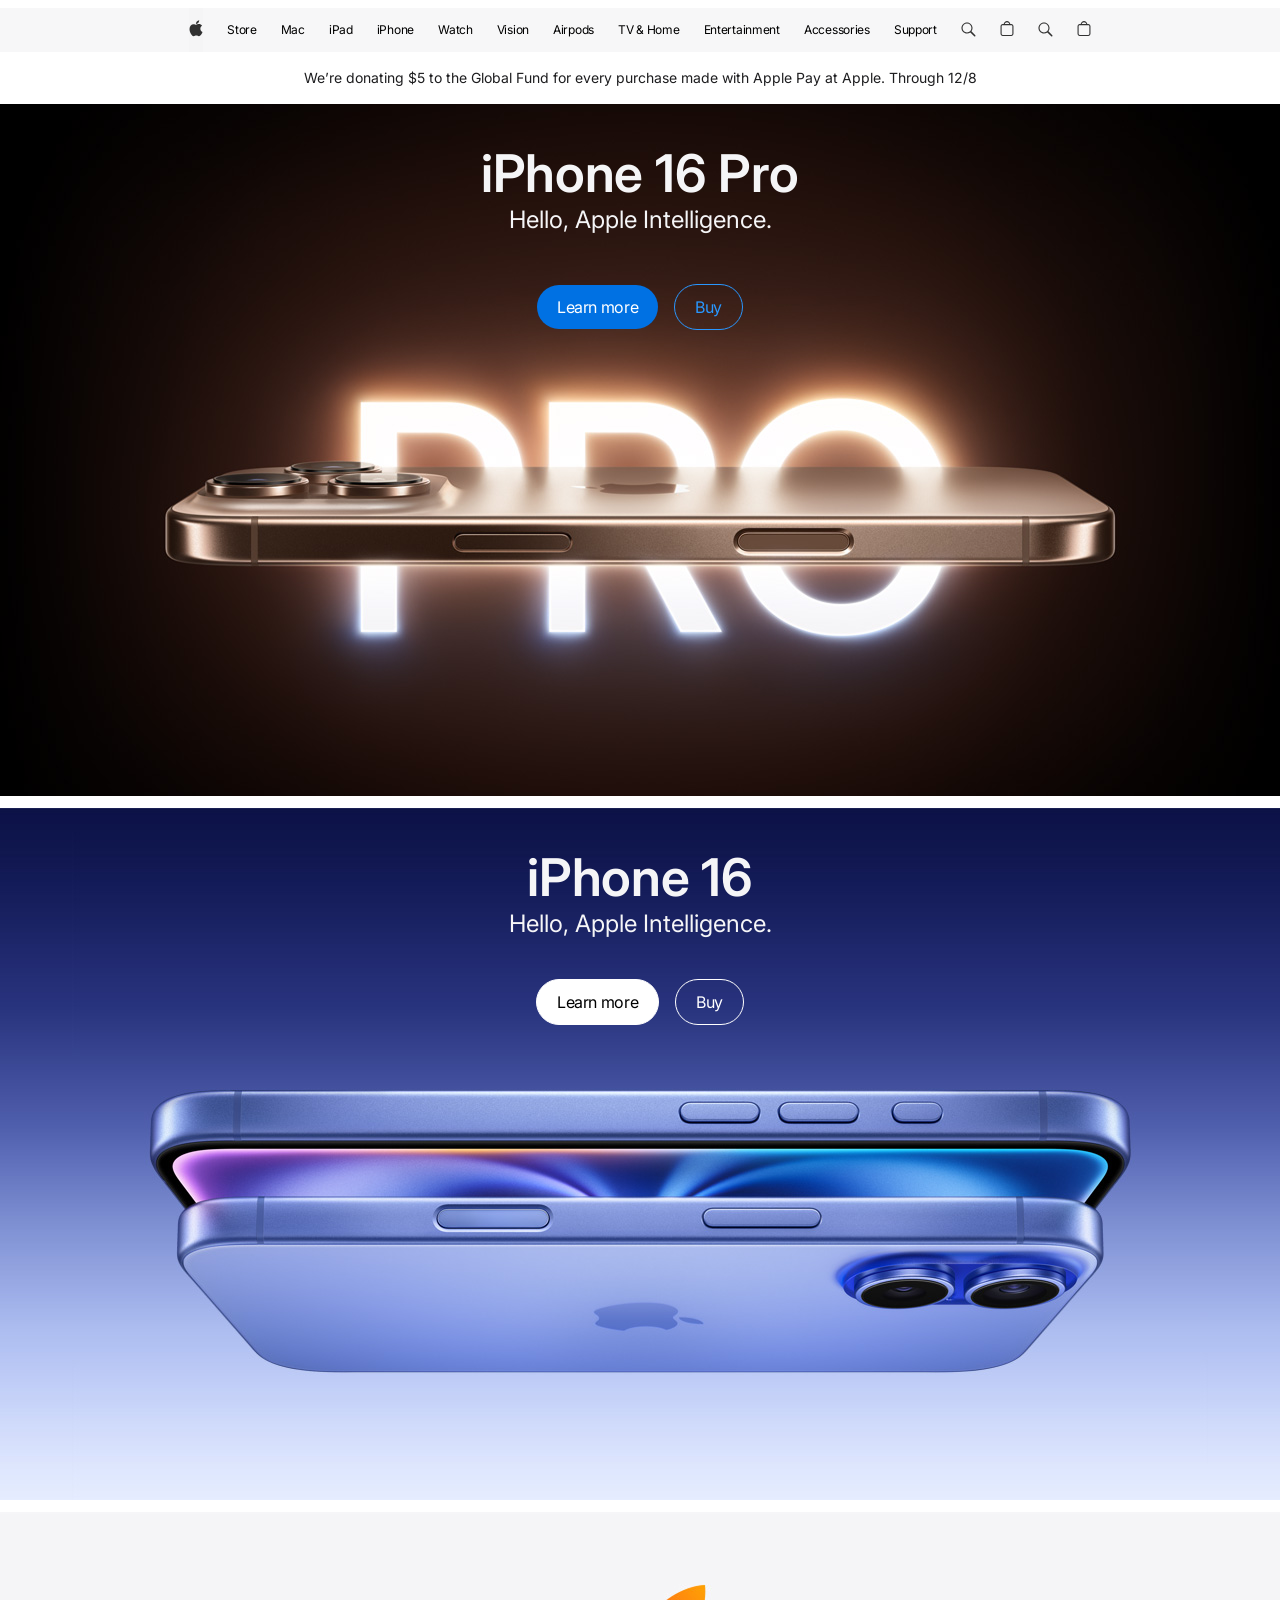
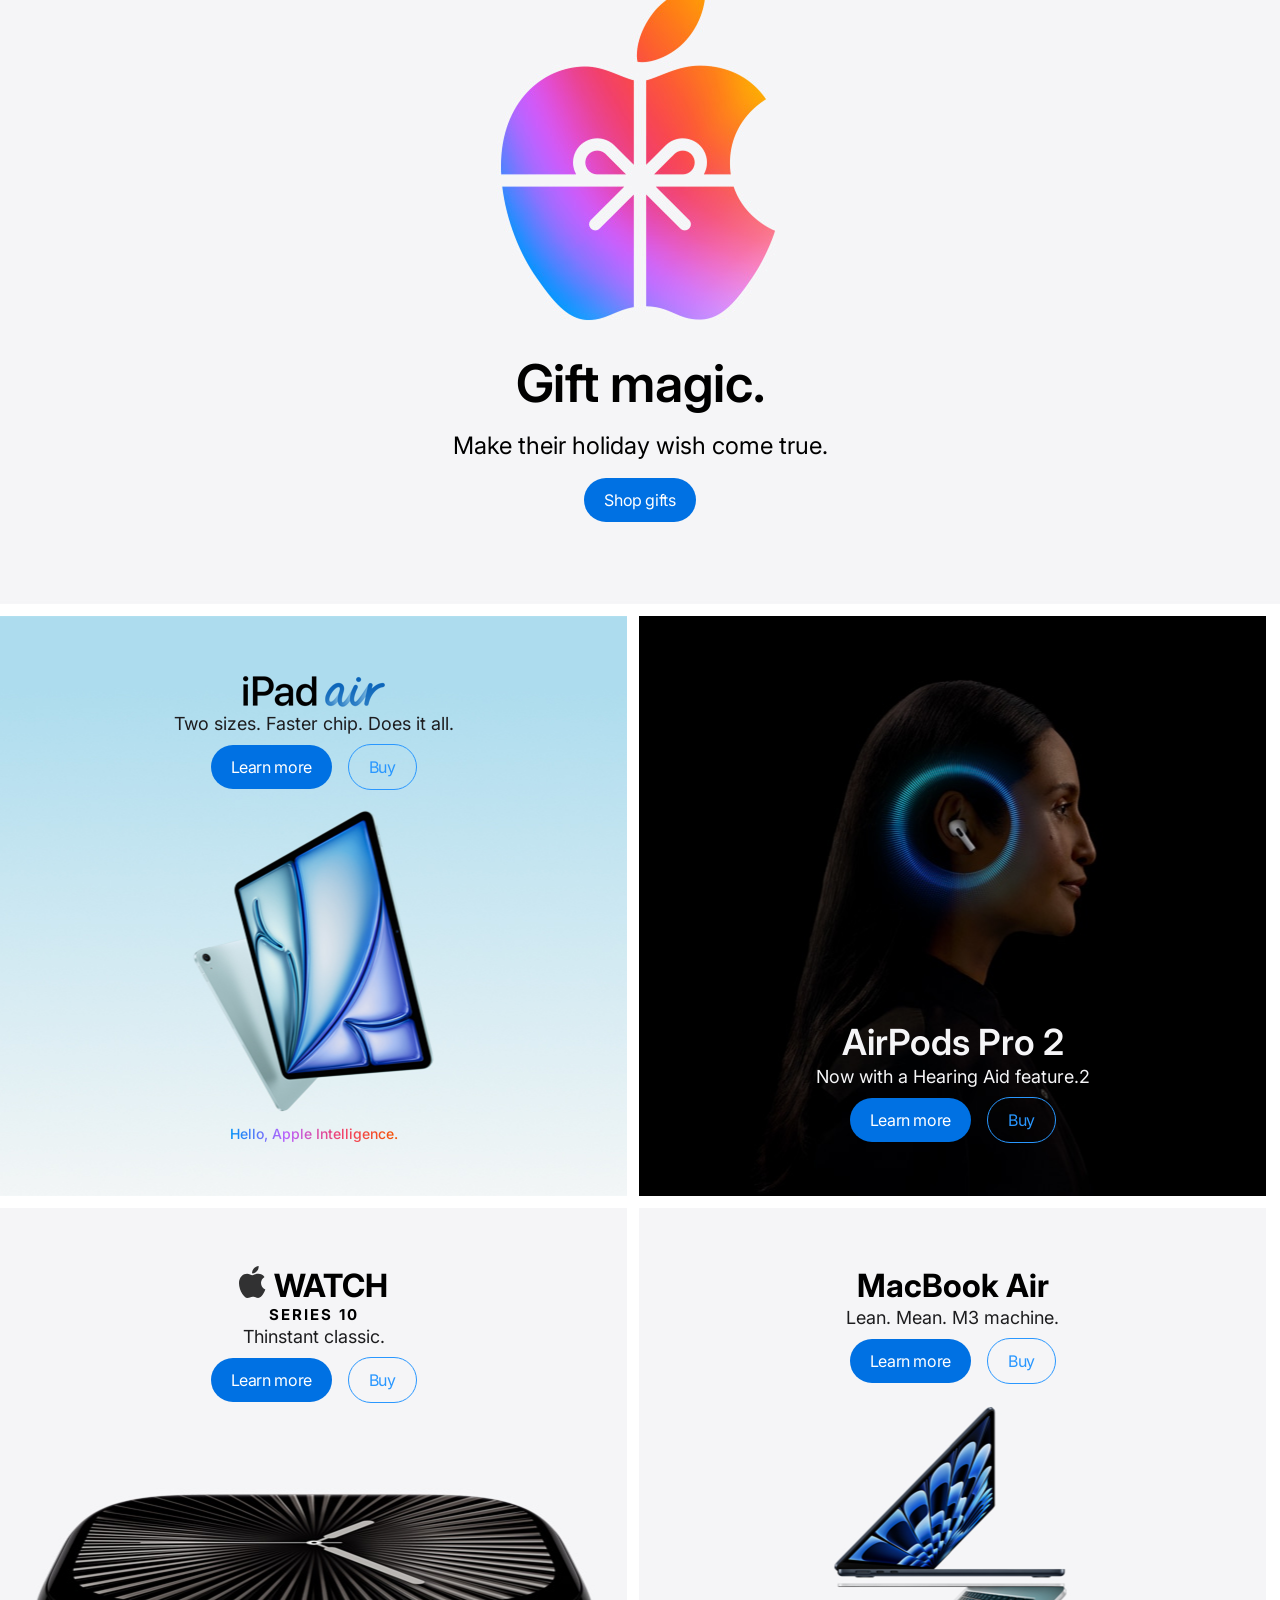
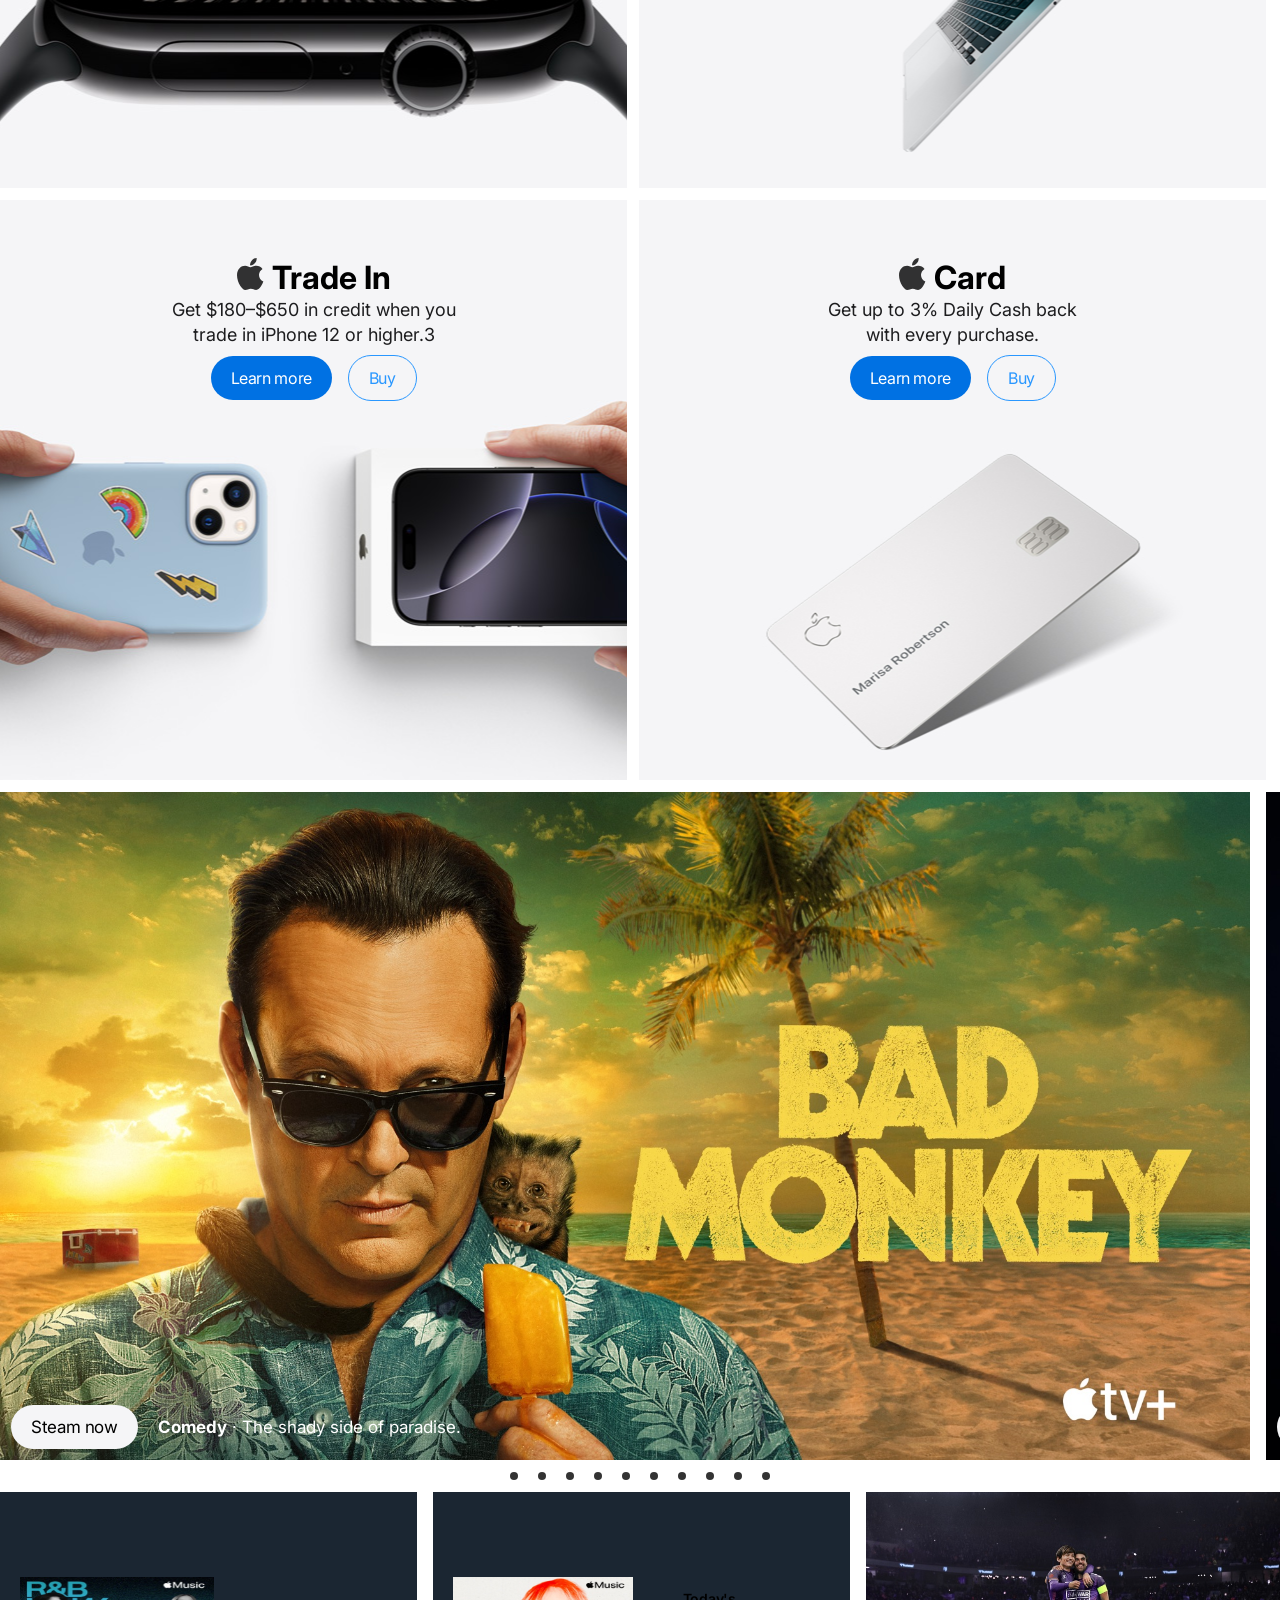
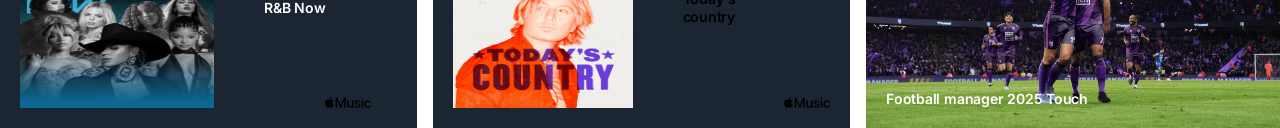
==== commit 54382381: "Fix merge conflicts in index.html Resolve merge conflicts in index.html" ====
--- a/index.html
+++ b/index.html
@@ -45,7 +45,7 @@
             <a class="head-text" href="">Accessories</a>
             <a class="head-text" href="">Support</a>
           </div>
-<<<<<<< HEAD
+
         </div>
         <div class="headbar">
           <svg
@@ -97,7 +97,7 @@
               stroke-linejoin="round"
             />
           </svg>
-=======
+
           <div class="headbar">
             <svg
               xmlns="http://www.w3.org/2000/svg"
@@ -149,7 +149,7 @@
               />
             </svg>
           </div>
->>>>>>> 798d986efeabcb6ed33ebf0231ed15843bd4219f
+
         </div>
       </nav>
       <section class="headtitle">
